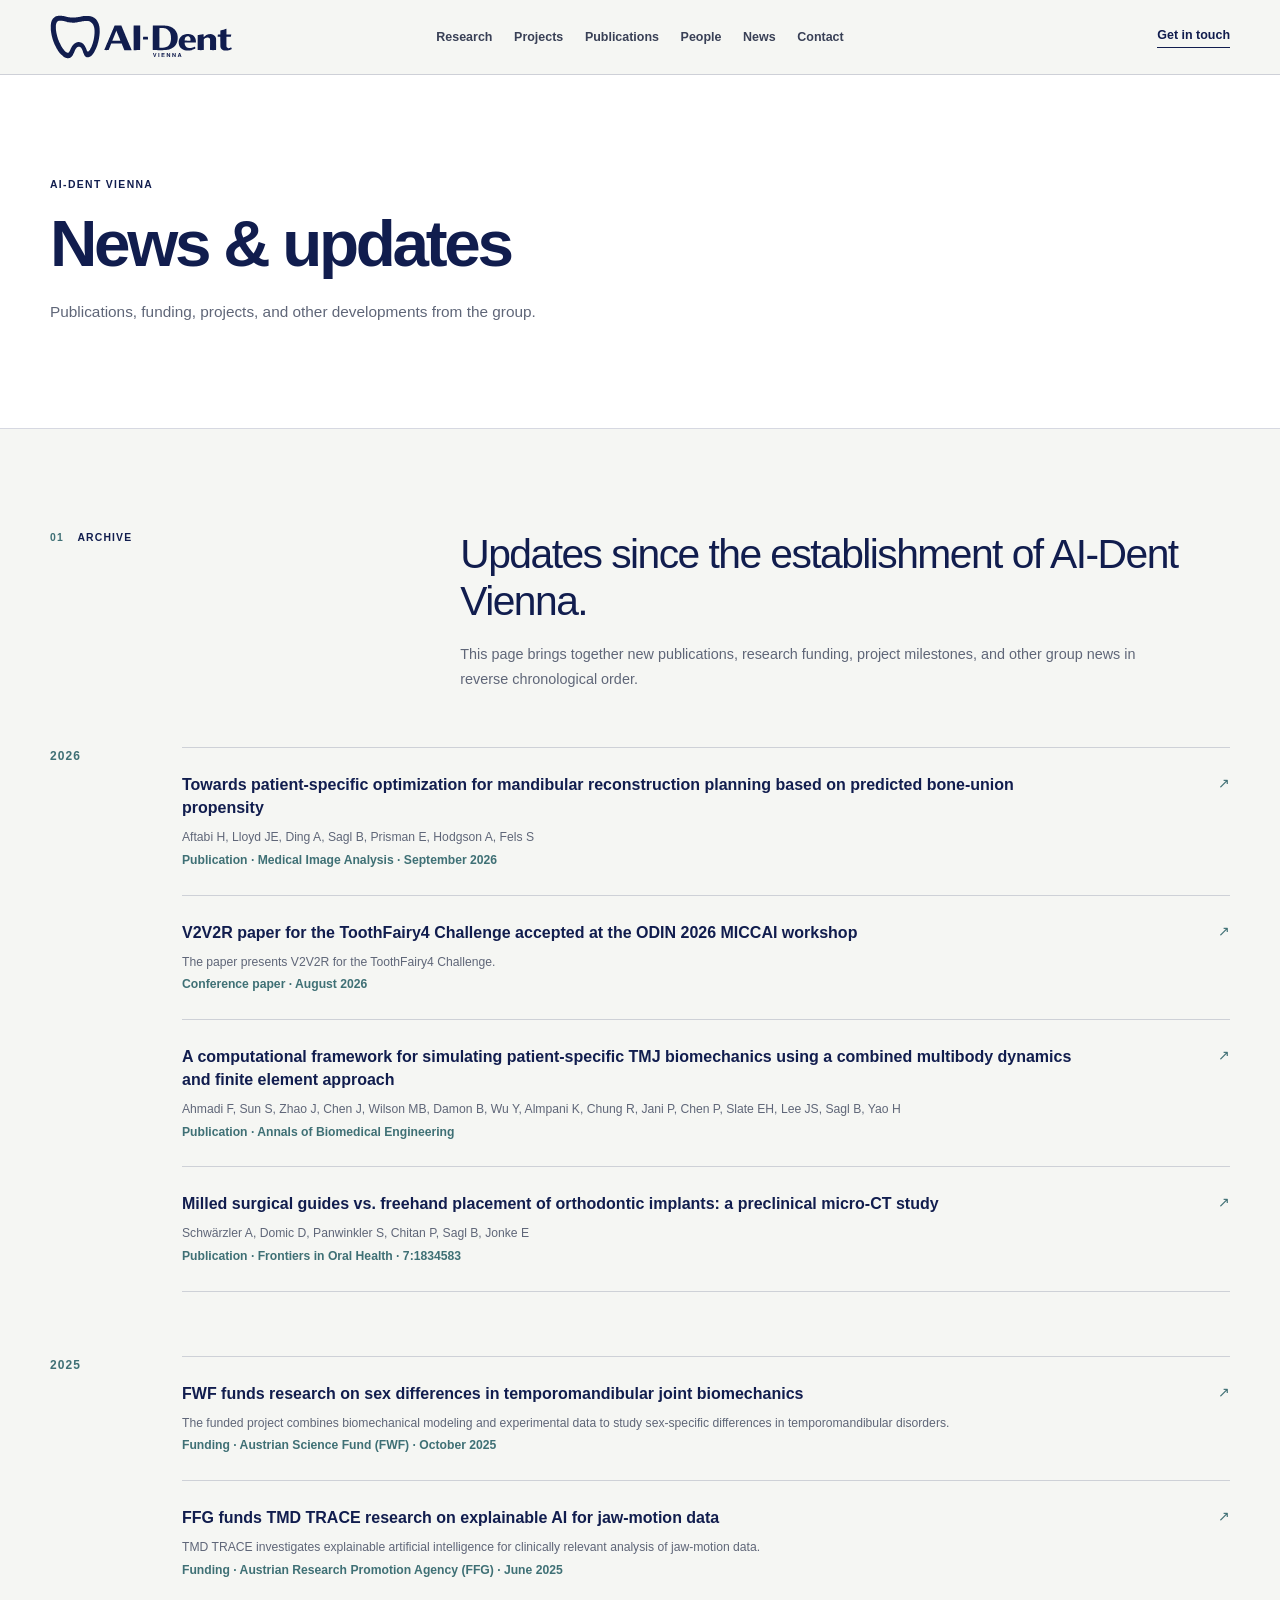
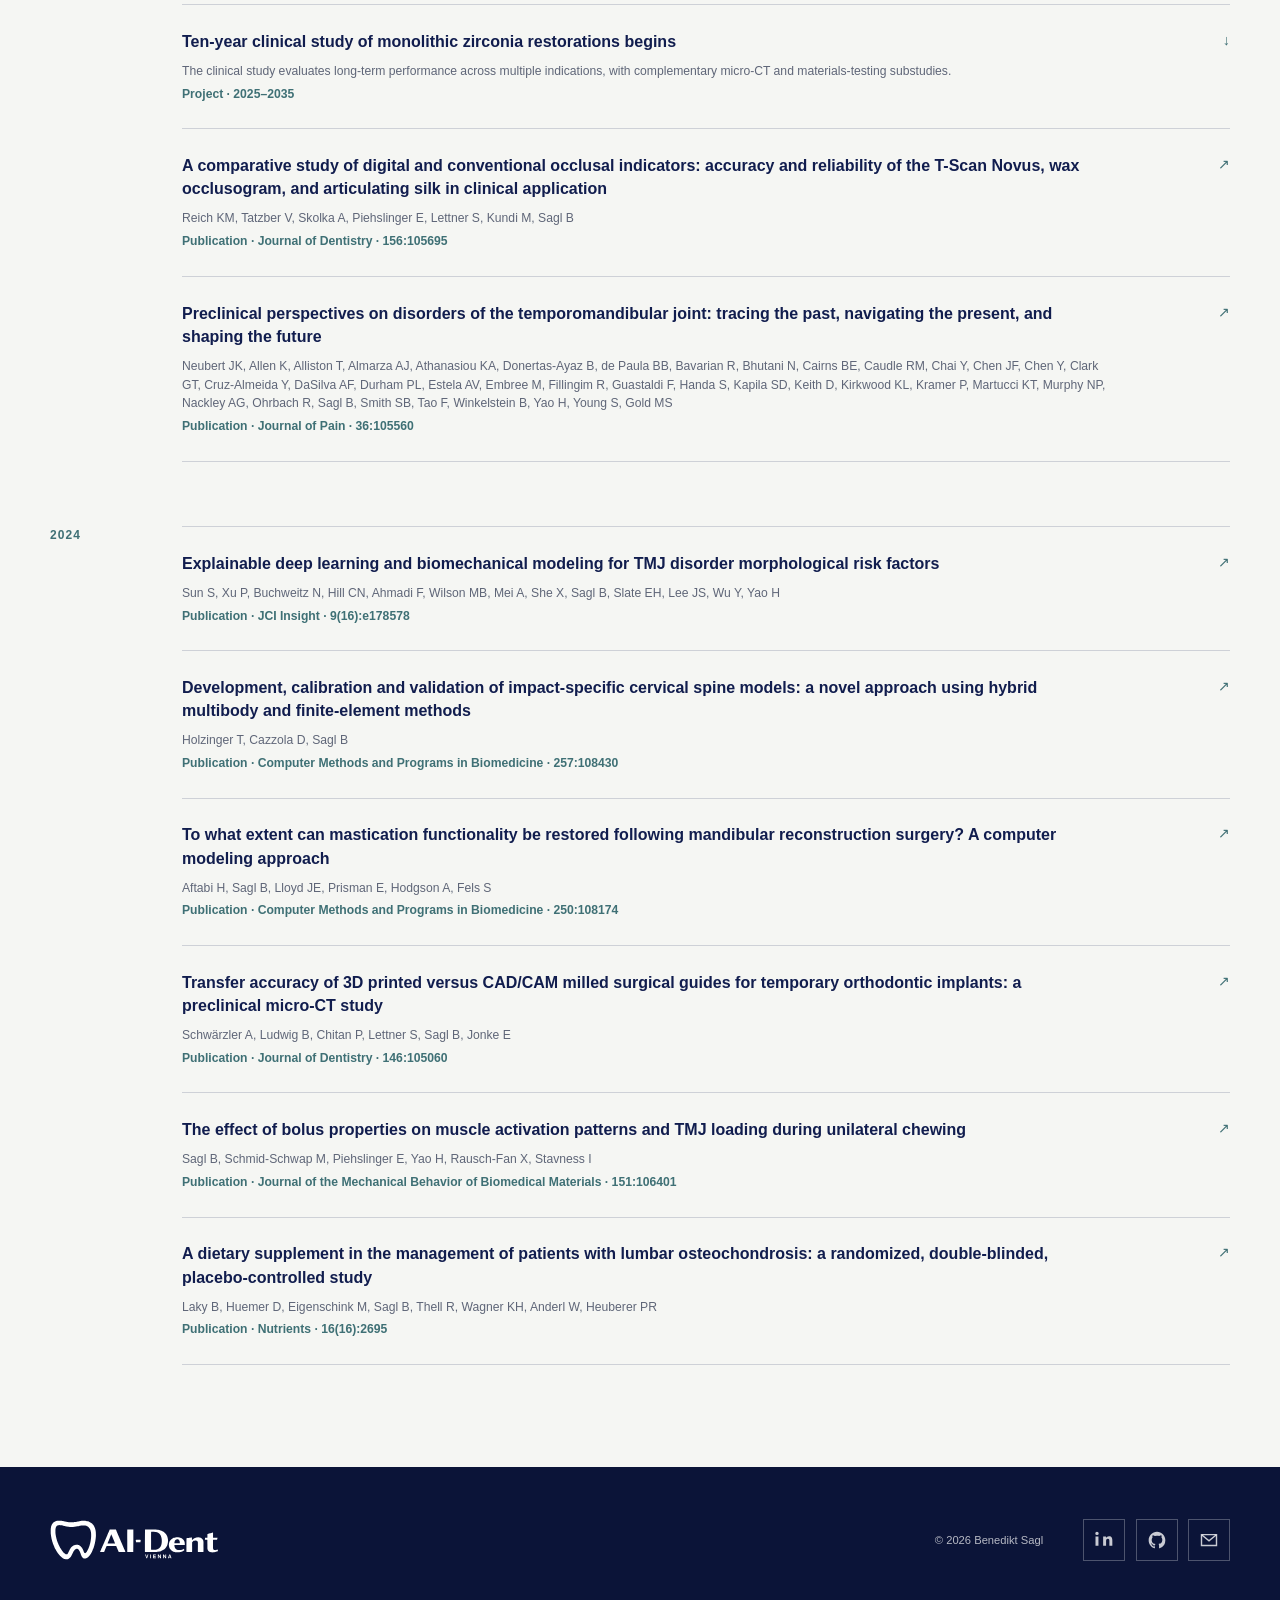
==== news/index.html @ 51242803 "Add files via upload" ====
<!DOCTYPE html>
<html lang="en">
  <head>
    <meta charset="utf-8">
    <meta name="viewport" content="width=device-width, initial-scale=1">
    <link rel="preload" href="../brand/ai-dent-vienna-horizontal-navy.svg" as="image">
    <link rel="preload" href="../brand/ai-dent-vienna-horizontal-white.svg" as="image">
    <link rel="stylesheet" href="../_next/static/chunks/0bwqcjxw25rd7.css">
    <title>News &amp; Updates | AI-Dent Vienna</title>
    <meta name="description" content="Publications, funding, projects, and other updates from AI-Dent Vienna.">
    <link rel="shortcut icon" href="../favicon.svg">
    <link rel="icon" href="../favicon.svg">
    <link rel="apple-touch-icon" href="../favicon.svg">
    <link rel="canonical" href="https://aidentvienna.org/news/">
  </head>
  <body class="antialiased">
    <a class="skip-link" href="#main-content">Skip to content</a>
    <header class="site-header">
      <div class="header-inner">
        <a class="brand-link" href="../" aria-label="AI-Dent Vienna home">
          <img src="../brand/ai-dent-vienna-horizontal-navy.svg" alt="AI-Dent Vienna" width="1260" height="300">
        </a>
        <nav class="desktop-nav" aria-label="Primary navigation">
          <a href="../#research">Research</a>
          <a href="../#projects">Projects</a>
          <a href="../publications/">Publications</a>
          <a href="../#team">People</a>
          <a href="./" aria-current="page">News</a>
          <a href="../#contact">Contact</a>
        </nav>
        <a class="header-contact" href="mailto:benedikt.sagl@meduniwien.ac.at">Get in touch</a>
      </div>
      <nav class="mobile-nav" aria-label="Mobile navigation">
        <a href="../#research">Research</a>
        <a href="../#projects">Projects</a>
        <a href="../publications/">Publications</a>
        <a href="../#team">People</a>
        <a href="./" aria-current="page">News</a>
        <a href="../#contact">Contact</a>
      </nav>
    </header>
    <main id="main-content">
      <section class="subpage-hero">
        <div>
          <p class="eyebrow">AI-Dent Vienna</p>
          <h1>News &amp; updates</h1>
          <p>Publications, funding, projects, and other developments from the group.</p>
        </div>
      </section>
      <section class="bibliography-section">
        <div class="bibliography-heading">
          <div class="section-label">
            <span>01</span>
            <p>Archive</p>
          </div>
          <div>
            <h2>Updates since the establishment of AI-Dent Vienna.</h2>
            <p>This page brings together new publications, research funding, project milestones, and other group news in reverse chronological order.</p>
          </div>
        </div>
        <div class="bibliography-groups">
          <section class="bibliography-year">
            <h2>2026</h2>
            <div>
              <a href="https://www.sciencedirect.com/science/article/pii/S1361841526003506" class="bibliography-item" target="_blank" rel="noreferrer">
                <div>
                  <h3>Towards patient-specific optimization for mandibular reconstruction planning based on predicted bone-union propensity</h3>
                  <p class="bibliography-authors">Aftabi H, Lloyd JE, Ding A, Sagl B, Prisman E, Hodgson A, Fels S</p>
                  <p class="bibliography-venue">Publication · Medical Image Analysis · September 2026</p>
                </div>
                <span aria-hidden="true">↗</span>
              </a>
              <a href="https://github.com/CC-AIDent-Vienna/v2v2R" class="bibliography-item" target="_blank" rel="noreferrer">
                <div>
                  <h3>V2V2R paper for the ToothFairy4 Challenge accepted at the ODIN 2026 MICCAI workshop</h3>
                  <p class="bibliography-authors">The paper presents V2V2R for the ToothFairy4 Challenge.</p>
                  <p class="bibliography-venue">Conference paper · August 2026</p>
                </div>
                <span aria-hidden="true">↗</span>
              </a>
              <a href="https://doi.org/10.1007/s10439-026-04020-0" class="bibliography-item" target="_blank" rel="noreferrer">
                <div>
                  <h3>A computational framework for simulating patient-specific TMJ biomechanics using a combined multibody dynamics and finite element approach</h3>
                  <p class="bibliography-authors">Ahmadi F, Sun S, Zhao J, Chen J, Wilson MB, Damon B, Wu Y, Almpani K, Chung R, Jani P, Chen P, Slate EH, Lee JS, Sagl B, Yao H</p>
                  <p class="bibliography-venue">Publication · Annals of Biomedical Engineering</p>
                </div>
                <span aria-hidden="true">↗</span>
              </a>
              <a href="https://doi.org/10.3389/froh.2026.1834583" class="bibliography-item" target="_blank" rel="noreferrer">
                <div>
                  <h3>Milled surgical guides vs. freehand placement of orthodontic implants: a preclinical micro-CT study</h3>
                  <p class="bibliography-authors">Schwärzler A, Domic D, Panwinkler S, Chitan P, Sagl B, Jonke E</p>
                  <p class="bibliography-venue">Publication · Frontiers in Oral Health · 7:1834583</p>
                </div>
                <span aria-hidden="true">↗</span>
              </a>
            </div>
          </section>
          <section class="bibliography-year">
            <h2>2025</h2>
            <div>
              <a href="https://www.meduniwien.ac.at/web/ueber-uns/news/2025/news-im-oktober-2025/fwf-foerdert-projekt-zu-geschlechterunterschieden-bei-kiefergelenkserkrankungen/" class="bibliography-item" target="_blank" rel="noreferrer">
                <div>
                  <h3>FWF funds research on sex differences in temporomandibular joint biomechanics</h3>
                  <p class="bibliography-authors">The funded project combines biomechanical modeling and experimental data to study sex-specific differences in temporomandibular disorders.</p>
                  <p class="bibliography-venue">Funding · Austrian Science Fund (FWF) · October 2025</p>
                </div>
                <span aria-hidden="true">↗</span>
              </a>
              <a href="https://www.meduniwien.ac.at/web/ueber-uns/news/2025/news-im-juni-2025/benedikt-sagl-erhaelt-foerderung-des-ffg/" class="bibliography-item" target="_blank" rel="noreferrer">
                <div>
                  <h3>FFG funds TMD TRACE research on explainable AI for jaw-motion data</h3>
                  <p class="bibliography-authors">TMD TRACE investigates explainable artificial intelligence for clinically relevant analysis of jaw-motion data.</p>
                  <p class="bibliography-venue">Funding · Austrian Research Promotion Agency (FFG) · June 2025</p>
                </div>
                <span aria-hidden="true">↗</span>
              </a>
              <a href="../#projects" class="bibliography-item">
                <div>
                  <h3>Ten-year clinical study of monolithic zirconia restorations begins</h3>
                  <p class="bibliography-authors">The clinical study evaluates long-term performance across multiple indications, with complementary micro-CT and materials-testing substudies.</p>
                  <p class="bibliography-venue">Project · 2025–2035</p>
                </div>
                <span aria-hidden="true">↓</span>
              </a>
              <a href="https://doi.org/10.1016/j.jdent.2025.105695" class="bibliography-item" target="_blank" rel="noreferrer">
                <div>
                  <h3>A comparative study of digital and conventional occlusal indicators: accuracy and reliability of the T-Scan Novus, wax occlusogram, and articulating silk in clinical application</h3>
                  <p class="bibliography-authors">Reich KM, Tatzber V, Skolka A, Piehslinger E, Lettner S, Kundi M, Sagl B</p>
                  <p class="bibliography-venue">Publication · Journal of Dentistry · 156:105695</p>
                </div>
                <span aria-hidden="true">↗</span>
              </a>
              <a href="https://doi.org/10.1016/j.jpain.2025.105560" class="bibliography-item" target="_blank" rel="noreferrer">
                <div>
                  <h3>Preclinical perspectives on disorders of the temporomandibular joint: tracing the past, navigating the present, and shaping the future</h3>
                  <p class="bibliography-authors">Neubert JK, Allen K, Alliston T, Almarza AJ, Athanasiou KA, Donertas-Ayaz B, de Paula BB, Bavarian R, Bhutani N, Cairns BE, Caudle RM, Chai Y, Chen JF, Chen Y, Clark GT, Cruz-Almeida Y, DaSilva AF, Durham PL, Estela AV, Embree M, Fillingim R, Guastaldi F, Handa S, Kapila SD, Keith D, Kirkwood KL, Kramer P, Martucci KT, Murphy NP, Nackley AG, Ohrbach R, Sagl B, Smith SB, Tao F, Winkelstein B, Yao H, Young S, Gold MS</p>
                  <p class="bibliography-venue">Publication · Journal of Pain · 36:105560</p>
                </div>
                <span aria-hidden="true">↗</span>
              </a>
            </div>
          </section>
          <section class="bibliography-year">
            <h2>2024</h2>
            <div>
              <a href="https://doi.org/10.1172/jci.insight.178578" class="bibliography-item" target="_blank" rel="noreferrer">
                <div>
                  <h3>Explainable deep learning and biomechanical modeling for TMJ disorder morphological risk factors</h3>
                  <p class="bibliography-authors">Sun S, Xu P, Buchweitz N, Hill CN, Ahmadi F, Wilson MB, Mei A, She X, Sagl B, Slate EH, Lee JS, Wu Y, Yao H</p>
                  <p class="bibliography-venue">Publication · JCI Insight · 9(16):e178578</p>
                </div>
                <span aria-hidden="true">↗</span>
              </a>
              <a href="https://doi.org/10.1016/j.cmpb.2024.108430" class="bibliography-item" target="_blank" rel="noreferrer">
                <div>
                  <h3>Development, calibration and validation of impact-specific cervical spine models: a novel approach using hybrid multibody and finite-element methods</h3>
                  <p class="bibliography-authors">Holzinger T, Cazzola D, Sagl B</p>
                  <p class="bibliography-venue">Publication · Computer Methods and Programs in Biomedicine · 257:108430</p>
                </div>
                <span aria-hidden="true">↗</span>
              </a>
              <a href="https://doi.org/10.1016/j.cmpb.2024.108174" class="bibliography-item" target="_blank" rel="noreferrer">
                <div>
                  <h3>To what extent can mastication functionality be restored following mandibular reconstruction surgery? A computer modeling approach</h3>
                  <p class="bibliography-authors">Aftabi H, Sagl B, Lloyd JE, Prisman E, Hodgson A, Fels S</p>
                  <p class="bibliography-venue">Publication · Computer Methods and Programs in Biomedicine · 250:108174</p>
                </div>
                <span aria-hidden="true">↗</span>
              </a>
              <a href="https://doi.org/10.1016/j.jdent.2024.105060" class="bibliography-item" target="_blank" rel="noreferrer">
                <div>
                  <h3>Transfer accuracy of 3D printed versus CAD/CAM milled surgical guides for temporary orthodontic implants: a preclinical micro-CT study</h3>
                  <p class="bibliography-authors">Schwärzler A, Ludwig B, Chitan P, Lettner S, Sagl B, Jonke E</p>
                  <p class="bibliography-venue">Publication · Journal of Dentistry · 146:105060</p>
                </div>
                <span aria-hidden="true">↗</span>
              </a>
              <a href="https://doi.org/10.1016/j.jmbbm.2024.106401" class="bibliography-item" target="_blank" rel="noreferrer">
                <div>
                  <h3>The effect of bolus properties on muscle activation patterns and TMJ loading during unilateral chewing</h3>
                  <p class="bibliography-authors">Sagl B, Schmid-Schwap M, Piehslinger E, Yao H, Rausch-Fan X, Stavness I</p>
                  <p class="bibliography-venue">Publication · Journal of the Mechanical Behavior of Biomedical Materials · 151:106401</p>
                </div>
                <span aria-hidden="true">↗</span>
              </a>
              <a href="https://doi.org/10.3390/nu16162695" class="bibliography-item" target="_blank" rel="noreferrer">
                <div>
                  <h3>A dietary supplement in the management of patients with lumbar osteochondrosis: a randomized, double-blinded, placebo-controlled study</h3>
                  <p class="bibliography-authors">Laky B, Huemer D, Eigenschink M, Sagl B, Thell R, Wagner KH, Anderl W, Heuberer PR</p>
                  <p class="bibliography-venue">Publication · Nutrients · 16(16):2695</p>
                </div>
                <span aria-hidden="true">↗</span>
              </a>
            </div>
          </section>
        </div>
      </section>
    </main>
    <footer class="site-footer">
      <div class="footer-inner">
        <img src="../brand/ai-dent-vienna-horizontal-white.svg" alt="AI-Dent Vienna" width="1260" height="300">
        <p>© 2026 Benedikt Sagl</p>
        <div class="social-links" aria-label="AI-Dent Vienna online">
          <a href="https://www.linkedin.com/in/benedikt-sagl/" class="social-link" target="_blank" rel="noreferrer">
            <svg viewBox="0 0 24 24" aria-hidden="true">
              <path fill="currentColor" d="M5.35 7.65H1.8V19h3.55V7.65ZM3.58 2A2.06 2.06 0 1 0 3.6 6.12 2.06 2.06 0 0 0 3.58 2ZM18.08 7.38a4.08 4.08 0 0 0-3.67 2.02h-.05V7.65h-3.4V19h3.54v-5.62c0-1.48.28-2.92 2.12-2.92 1.82 0 1.84 1.7 1.84 3.02V19H22v-6.23c0-3.06-.66-5.39-3.92-5.39Z"></path>
            </svg>
            <span class="sr-only">Benedikt Sagl on LinkedIn</span>
          </a>
          <a href="https://github.com/CC-AIDent-Vienna" class="social-link" target="_blank" rel="noreferrer">
            <svg viewBox="0 0 24 24" aria-hidden="true">
              <path fill="currentColor" d="M12 2C6.48 2 2 6.6 2 12.27c0 4.53 2.87 8.38 6.84 9.74.5.1.68-.22.68-.49v-1.91c-2.78.62-3.37-1.2-3.37-1.2-.45-1.18-1.11-1.5-1.11-1.5-.91-.64.07-.62.07-.62 1 .08 1.53 1.06 1.53 1.06.9 1.57 2.35 1.12 2.92.85.09-.67.35-1.12.64-1.38-2.22-.26-4.56-1.14-4.56-5.08 0-1.12.39-2.04 1.03-2.76-.1-.26-.45-1.31.1-2.72 0 0 .84-.28 2.75 1.05A9.34 9.34 0 0 1 12 6.97c.85 0 1.69.12 2.49.34 1.91-1.33 2.75-1.05 2.75-1.05.55 1.41.2 2.46.1 2.72.64.72 1.03 1.64 1.03 2.76 0 3.95-2.34 4.82-4.57 5.07.36.32.68.95.68 1.91v2.8c0 .27.18.59.69.49A10.25 10.25 0 0 0 22 12.27C22 6.6 17.52 2 12 2Z"></path>
            </svg>
            <span class="sr-only">AI-Dent Vienna on GitHub</span>
          </a>
          <a href="mailto:benedikt.sagl@meduniwien.ac.at" class="social-link">
            <svg viewBox="0 0 24 24" aria-hidden="true" fill="none">
              <path d="M3 5.5h18v13H3z" stroke="currentColor"></path>
              <path d="m3.5 6 8.5 7 8.5-7" stroke="currentColor"></path>
            </svg>
            <span class="sr-only">Email AI-Dent Vienna</span>
          </a>
        </div>
      </div>
    </footer>
  </body>
</html>
---- _next/static/chunks/0bwqcjxw25rd7.css ----
@layer properties {
  @supports (((-webkit-hyphens:none)) and (not (margin-trim:inline))) or ((-moz-orient:inline) and (not (color:rgb(from red r g b)))) {
    :root,:host {
      --shimmer-angle: 20deg
    }
    *,:before,:after,::backdrop {
      --tw-translate-x: 0;
      --tw-translate-y: 0;
      --tw-translate-z: 0;
      --tw-rotate-x: initial;
      --tw-rotate-y: initial;
      --tw-rotate-z: initial;
      --tw-skew-x: initial;
      --tw-skew-y: initial;
      --tw-scroll-snap-strictness: proximity;
      --tw-space-x-reverse: 0;
      --tw-border-style: solid;
      --tw-leading: initial;
      --tw-font-weight: initial;
      --tw-tracking: initial;
      --tw-ordinal: initial;
      --tw-slashed-zero: initial;
      --tw-numeric-figure: initial;
      --tw-numeric-spacing: initial;
      --tw-numeric-fraction: initial;
      --tw-shadow: 0 0 #0000;
      --tw-shadow-color: initial;
      --tw-shadow-alpha: 100%;
      --tw-inset-shadow: 0 0 #0000;
      --tw-inset-shadow-color: initial;
      --tw-inset-shadow-alpha: 100%;
      --tw-ring-color: initial;
      --tw-ring-shadow: 0 0 #0000;
      --tw-inset-ring-color: initial;
      --tw-inset-ring-shadow: 0 0 #0000;
      --tw-ring-inset: initial;
      --tw-ring-offset-width: 0px;
      --tw-ring-offset-color: #fff;
      --tw-ring-offset-shadow: 0 0 #0000;
      --tw-outline-style: solid;
      --tw-duration: initial;
      --tw-ease: initial;
      --tw-content: "";
      --tw-scale-x: 1;
      --tw-scale-y: 1;
      --tw-scale-z: 1;
      --tw-animation-delay: 0s;
      --tw-animation-direction: normal;
      --tw-animation-duration: initial;
      --tw-animation-fill-mode: none;
      --tw-animation-iteration-count: 1;
      --tw-enter-blur: 0;
      --tw-enter-opacity: 1;
      --tw-enter-rotate: 0;
      --tw-enter-scale: 1;
      --tw-enter-translate-x: 0;
      --tw-enter-translate-y: 0;
      --tw-exit-blur: 0;
      --tw-exit-opacity: 1;
      --tw-exit-rotate: 0;
      --tw-exit-scale: 1;
      --tw-exit-translate-x: 0;
      --tw-exit-translate-y: 0;
      --scroll-fade-t: 0px;
      --scroll-fade-b: 0px;
      --scroll-fade-s: 0px;
      --scroll-fade-e: 0px;
      --scroll-fade-mask: initial;
      --shimmer-image: initial;
      --shimmer-text-fill: initial
    }
  }
}
@layer theme {
  :root,:host {
    --font-sans: ui-sans-serif, system-ui, sans-serif, "Apple Color Emoji", "Segoe UI Emoji", "Segoe UI Symbol", "Noto Color Emoji";
    --font-mono: ui-monospace, SFMono-Regular, Menlo, Monaco, Consolas, "Liberation Mono", "Courier New", monospace;
    --color-black: #000;
    --color-white: #fff;
    --spacing: .25rem;
    --container-xs: 20rem;
    --container-sm: 24rem;
    --container-lg: 32rem;
    --text-xs: .75rem;
    --text-xs--line-height: calc(1 / .75);
    --text-sm: .875rem;
    --text-sm--line-height: calc(1.25 / .875);
    --text-base: 1rem;
    --text-base--line-height: calc(1.5 / 1);
    --text-lg: 1.125rem;
    --text-lg--line-height: calc(1.75 / 1.125);
    --font-weight-normal: 400;
    --font-weight-medium: 500;
    --font-weight-semibold: 600;
    --tracking-tight: -.025em;
    --tracking-widest: .1em;
    --leading-tight: 1.25;
    --leading-snug: 1.375;
    --leading-normal: 1.5;
    --leading-relaxed: 1.625;
    --radius-xs: .125rem;
    --radius-sm: .25rem;
    --radius-md: .375rem;
    --radius-lg: .5rem;
    --radius-xl: .75rem;
    --ease-in-out: cubic-bezier(.4, 0, .2, 1);
    --animate-spin: spin 1s linear infinite;
    --animate-pulse: pulse 2s cubic-bezier(.4, 0, .6, 1) infinite;
    --aspect-video: 16 / 9;
    --default-transition-duration: .15s;
    --default-transition-timing-function: cubic-bezier(.4, 0, .2, 1);
    --default-font-family: var(--font-sans);
    --default-mono-font-family: var(--font-mono)
  }
}
@layer base {
  *,:after,:before,::backdrop {
    box-sizing: border-box;
    border: 0 solid;
    margin: 0;
    padding: 0
  }
  ::file-selector-button {
    box-sizing: border-box;
    border: 0 solid;
    margin: 0;
    padding: 0
  }
  html,:host {
    -webkit-text-size-adjust: 100%;
    tab-size: 4;
    line-height: 1.5;
    font-family: var(--default-font-family,ui-sans-serif, system-ui, sans-serif, "Apple Color Emoji", "Segoe UI Emoji", "Segoe UI Symbol", "Noto Color Emoji");
    font-feature-settings: var(--default-font-feature-settings,normal);
    font-variation-settings: var(--default-font-variation-settings,normal);
    -webkit-tap-highlight-color: transparent
  }
  hr {
    height: 0;
    color: inherit;
    border-top-width: 1px
  }
  abbr:where([title]) {
    -webkit-text-decoration: underline dotted;
    text-decoration: underline dotted
  }
  h1,h2,h3,h4,h5,h6 {
    font-size: inherit;
    font-weight: inherit
  }
  a {
    color: inherit;
    -webkit-text-decoration: inherit;
    -webkit-text-decoration: inherit;
    -webkit-text-decoration: inherit;
    -webkit-text-decoration: inherit;
    text-decoration: inherit
  }
  b,strong {
    font-weight: bolder
  }
  code,kbd,samp,pre {
    font-family: var(--default-mono-font-family,ui-monospace, SFMono-Regular, Menlo, Monaco, Consolas, "Liberation Mono", "Courier New", monospace);
    font-feature-settings: var(--default-mono-font-feature-settings,normal);
    font-variation-settings: var(--default-mono-font-variation-settings,normal);
    font-size: 1em
  }
  small {
    font-size: 80%
  }
  sub,sup {
    vertical-align: baseline;
    font-size: 75%;
    line-height: 0;
    position: relative
  }
  sub {
    bottom: -.25em
  }
  sup {
    top: -.5em
  }
  table {
    text-indent: 0;
    border-color: inherit;
    border-collapse: collapse
  }
  :-moz-focusring {
    outline: auto
  }
  progress {
    vertical-align: baseline
  }
  summary {
    display: list-item
  }
  ol,ul,menu {
    list-style: none
  }
  img,svg,video,canvas,audio,iframe,embed,object {
    vertical-align: middle;
    display: block
  }
  img,video {
    max-width: 100%;
    height: auto
  }
  button,input,select,optgroup,textarea {
    font: inherit;
    font-feature-settings: inherit;
    font-variation-settings: inherit;
    letter-spacing: inherit;
    color: inherit;
    opacity: 1;
    background-color: #0000;
    border-radius: 0
  }
  ::file-selector-button {
    font: inherit;
    font-feature-settings: inherit;
    font-variation-settings: inherit;
    letter-spacing: inherit;
    color: inherit;
    opacity: 1;
    background-color: #0000;
    border-radius: 0
  }
  :where(select:is([multiple],[size])) optgroup {
    font-weight: bolder
  }
  :where(select:is([multiple],[size])) optgroup option {
    padding-inline-start: 20px
  }
  ::file-selector-button {
    margin-inline-end: 4px
  }
  ::placeholder {
    opacity: 1
  }
  @supports (not ((-webkit-appearance:-apple-pay-button))) or (contain-intrinsic-size:1px) {
    ::placeholder {
      color: currentColor
    }
    @supports (color:color-mix(in lab, red, red)) {
      ::placeholder {
        color: color-mix(in oklab, currentcolor 50%, transparent)
      }
    }
  }
  textarea {
    resize: vertical
  }
  ::-webkit-search-decoration {
    -webkit-appearance: none
  }
  ::-webkit-date-and-time-value {
    min-height: 1lh;
    text-align: inherit
  }
  ::-webkit-datetime-edit {
    display: inline-flex
  }
  ::-webkit-datetime-edit-fields-wrapper {
    padding: 0
  }
  ::-webkit-datetime-edit {
    padding-block: 0
  }
  ::-webkit-datetime-edit-year-field {
    padding-block: 0
  }
  ::-webkit-datetime-edit-month-field {
    padding-block: 0
  }
  ::-webkit-datetime-edit-day-field {
    padding-block: 0
  }
  ::-webkit-datetime-edit-hour-field {
    padding-block: 0
  }
  ::-webkit-datetime-edit-minute-field {
    padding-block: 0
  }
  ::-webkit-datetime-edit-second-field {
    padding-block: 0
  }
  ::-webkit-datetime-edit-millisecond-field {
    padding-block: 0
  }
  ::-webkit-datetime-edit-meridiem-field {
    padding-block: 0
  }
  ::-webkit-calendar-picker-indicator {
    line-height: 1
  }
  :-moz-ui-invalid {
    box-shadow: none
  }
  button,input:where([type=button],[type=reset],[type=submit]) {
    appearance: button
  }
  ::file-selector-button {
    appearance: button
  }
  ::-webkit-inner-spin-button {
    height: auto
  }
  ::-webkit-outer-spin-button {
    height: auto
  }
  [hidden]:where(:not([hidden=until-found])) {
    display: none!important
  }
}
@layer components;
@layer utilities {
  .\@container\/card-header {
    container: card-header/inline-size
  }
  .\@container\/field-group {
    container: field-group/inline-size
  }
  .pointer-events-none {
    pointer-events: none
  }
  .invisible {
    visibility: hidden
  }
  .visible {
    visibility: visible
  }
  .sr-only {
    clip-path: inset(50%);
    white-space: nowrap;
    border-width: 0;
    width: 1px;
    height: 1px;
    margin: -1px;
    padding: 0;
    position: absolute;
    overflow: hidden
  }
  .absolute {
    position: absolute
  }
  .fixed {
    position: fixed
  }
  .relative {
    position: relative
  }
  .inset-0 {
    inset: calc(var(--spacing) * 0)
  }
  .inset-x-0 {
    inset-inline: calc(var(--spacing) * 0)
  }
  .inset-y-0 {
    inset-block: calc(var(--spacing) * 0)
  }
  .inset-s-1\/2 {
    inset-inline-start: 50%
  }
  .start {
    inset-inline-start: var(--spacing)
  }
  .end {
    inset-inline-end: var(--spacing)
  }
  .-top-12 {
    top: calc(var(--spacing) * -12)
  }
  .top-0 {
    top: calc(var(--spacing) * 0)
  }
  .top-1\.5 {
    top: calc(var(--spacing) * 1.5)
  }
  .top-1\/2 {
    top: 50%
  }
  .top-3\.5 {
    top: calc(var(--spacing) * 3.5)
  }
  .top-4 {
    top: calc(var(--spacing) * 4)
  }
  .top-\[1px\] {
    top: 1px
  }
  .top-\[50\%\] {
    top: 50%
  }
  .top-\[60\%\] {
    top: 60%
  }
  .top-full {
    top: 100%
  }
  .-right-12 {
    right: calc(var(--spacing) * -12)
  }
  .right-0 {
    right: calc(var(--spacing) * 0)
  }
  .right-1 {
    right: calc(var(--spacing) * 1)
  }
  .right-2 {
    right: calc(var(--spacing) * 2)
  }
  .right-3 {
    right: calc(var(--spacing) * 3)
  }
  .right-3\.5 {
    right: calc(var(--spacing) * 3.5)
  }
  .right-4 {
    right: calc(var(--spacing) * 4)
  }
  .-bottom-12 {
    bottom: calc(var(--spacing) * -12)
  }
  .bottom-0 {
    bottom: calc(var(--spacing) * 0)
  }
  .-left-12 {
    left: calc(var(--spacing) * -12)
  }
  .left-0 {
    left: calc(var(--spacing) * 0)
  }
  .left-1\/2 {
    left: 50%
  }
  .left-2 {
    left: calc(var(--spacing) * 2)
  }
  .left-3 {
    left: calc(var(--spacing) * 3)
  }
  .left-\[50\%\] {
    left: 50%
  }
  .isolate {
    isolation: isolate
  }
  .z-10 {
    z-index: 10
  }
  .z-20 {
    z-index: 20
  }
  .z-50 {
    z-index: 50
  }
  .z-\[1\] {
    z-index: 1
  }
  .order-first {
    order: -9999
  }
  .order-last {
    order: 9999
  }
  .col-start-2 {
    grid-column-start: 2
  }
  .row-span-2 {
    grid-row: span 2/span 2
  }
  .row-start-1 {
    grid-row-start: 1
  }
  .m-0\! {
    margin: calc(var(--spacing) * 0)!important
  }
  .-mx-1 {
    margin-inline: calc(var(--spacing) * -1)
  }
  .mx-2 {
    margin-inline: calc(var(--spacing) * 2)
  }
  .mx-3\.5 {
    margin-inline: calc(var(--spacing) * 3.5)
  }
  .mx-auto {
    margin-inline: auto
  }
  .-my-2 {
    margin-block: calc(var(--spacing) * -2)
  }
  .my-0 {
    margin-block: calc(var(--spacing) * 0)
  }
  .my-0\.5 {
    margin-block: calc(var(--spacing) * .5)
  }
  .my-1 {
    margin-block: calc(var(--spacing) * 1)
  }
  .-mt-4 {
    margin-top: calc(var(--spacing) * -4)
  }
  .mt-0\.5 {
    margin-top: calc(var(--spacing) * .5)
  }
  .mt-1\.5 {
    margin-top: calc(var(--spacing) * 1.5)
  }
  .mt-2 {
    margin-top: calc(var(--spacing) * 2)
  }
  .mt-4 {
    margin-top: calc(var(--spacing) * 4)
  }
  .mt-auto {
    margin-top: auto
  }
  .mb-2 {
    margin-bottom: calc(var(--spacing) * 2)
  }
  .mb-3 {
    margin-bottom: calc(var(--spacing) * 3)
  }
  .-ml-1 {
    margin-left: calc(var(--spacing) * -1)
  }
  .-ml-4 {
    margin-left: calc(var(--spacing) * -4)
  }
  .ml-1 {
    margin-left: calc(var(--spacing) * 1)
  }
  .ml-4 {
    margin-left: calc(var(--spacing) * 4)
  }
  .ml-auto {
    margin-left: auto
  }
  .line-clamp-1 {
    -webkit-line-clamp: 1;
    -webkit-box-orient: vertical;
    display: -webkit-box;
    overflow: hidden
  }
  .line-clamp-2 {
    -webkit-line-clamp: 2;
    -webkit-box-orient: vertical;
    display: -webkit-box;
    overflow: hidden
  }
  .block {
    display: block
  }
  .contents {
    display: contents
  }
  .flex {
    display: flex
  }
  .grid {
    display: grid
  }
  .hidden {
    display: none
  }
  .inline-flex {
    display: inline-flex
  }
  .table {
    display: table
  }
  .table-caption {
    display: table-caption
  }
  .table-cell {
    display: table-cell
  }
  .table-row {
    display: table-row
  }
  .field-sizing-content {
    field-sizing: content
  }
  .aspect-square {
    aspect-ratio: 1
  }
  .aspect-video {
    aspect-ratio: var(--aspect-video)
  }
  .size-\(--cell-size\) {
    width: var(--cell-size);
    height: var(--cell-size)
  }
  .size-2 {
    width: calc(var(--spacing) * 2);
    height: calc(var(--spacing) * 2)
  }
  .size-2\.5 {
    width: calc(var(--spacing) * 2.5);
    height: calc(var(--spacing) * 2.5)
  }
  .size-3 {
    width: calc(var(--spacing) * 3);
    height: calc(var(--spacing) * 3)
  }
  .size-3\.5 {
    width: calc(var(--spacing) * 3.5);
    height: calc(var(--spacing) * 3.5)
  }
  .size-4 {
    width: calc(var(--spacing) * 4);
    height: calc(var(--spacing) * 4)
  }
  .size-6 {
    width: calc(var(--spacing) * 6);
    height: calc(var(--spacing) * 6)
  }
  .size-7 {
    width: calc(var(--spacing) * 7);
    height: calc(var(--spacing) * 7)
  }
  .size-8 {
    width: calc(var(--spacing) * 8);
    height: calc(var(--spacing) * 8)
  }
  .size-9 {
    width: calc(var(--spacing) * 9);
    height: calc(var(--spacing) * 9)
  }
  .size-10 {
    width: calc(var(--spacing) * 10);
    height: calc(var(--spacing) * 10)
  }
  .size-16 {
    width: calc(var(--spacing) * 16);
    height: calc(var(--spacing) * 16)
  }
  .size-auto {
    width: auto;
    height: auto
  }
  .size-full {
    width: 100%;
    height: 100%
  }
  .h-\(--cell-size\) {
    height: var(--cell-size)
  }
  .h-1\.5 {
    height: calc(var(--spacing) * 1.5)
  }
  .h-2 {
    height: calc(var(--spacing) * 2)
  }
  .h-2\.5 {
    height: calc(var(--spacing) * 2.5)
  }
  .h-4 {
    height: calc(var(--spacing) * 4)
  }
  .h-5 {
    height: calc(var(--spacing) * 5)
  }
  .h-6 {
    height: calc(var(--spacing) * 6)
  }
  .h-7 {
    height: calc(var(--spacing) * 7)
  }
  .h-8 {
    height: calc(var(--spacing) * 8)
  }
  .h-9 {
    height: calc(var(--spacing) * 9)
  }
  .h-10 {
    height: calc(var(--spacing) * 10)
  }
  .h-12 {
    height: calc(var(--spacing) * 12)
  }
  .h-\[calc\(--spacing\(5\.5\)\)\] {
    height: calc(calc(var(--spacing) * 5.5))
  }
  .h-\[calc\(100\%-1px\)\] {
    height: calc(100% - 1px)
  }
  .h-\[var\(--radix-navigation-menu-viewport-height\)\] {
    height: var(--radix-navigation-menu-viewport-height)
  }
  .h-\[var\(--radix-select-trigger-height\)\] {
    height: var(--radix-select-trigger-height)
  }
  .h-auto {
    height: auto
  }
  .h-full {
    height: 100%
  }
  .h-max {
    height: max-content
  }
  .h-px {
    height: 1px
  }
  .h-svh {
    height: 100svh
  }
  .max-h-\(--radix-context-menu-content-available-height\) {
    max-height: var(--radix-context-menu-content-available-height)
  }
  .max-h-\(--radix-dropdown-menu-content-available-height\) {
    max-height: var(--radix-dropdown-menu-content-available-height)
  }
  .max-h-\(--radix-select-content-available-height\) {
    max-height: var(--radix-select-content-available-height)
  }
  .max-h-96 {
    max-height: calc(var(--spacing) * 96)
  }
  .max-h-\[300px\] {
    max-height: 300px
  }
  .max-h-\[min\(calc\(--spacing\(96\)---spacing\(9\)\)\,calc\(var\(--available-height\)---spacing\(9\)\)\)\] {
    max-height: min(calc(calc(var(--spacing) * 96) - calc(var(--spacing) * 9)), calc(var(--available-height) - calc(var(--spacing) * 9)))
  }
  .min-h-0 {
    min-height: calc(var(--spacing) * 0)
  }
  .min-h-4 {
    min-height: calc(var(--spacing) * 4)
  }
  .min-h-9 {
    min-height: calc(var(--spacing) * 9)
  }
  .min-h-16 {
    min-height: calc(var(--spacing) * 16)
  }
  .min-h-full {
    min-height: 100%
  }
  .min-h-svh {
    min-height: 100svh
  }
  .w-\(--anchor-width\) {
    width: var(--anchor-width)
  }
  .w-\(--cell-size\) {
    width: var(--cell-size)
  }
  .w-\(--sidebar-width\) {
    width: var(--sidebar-width)
  }
  .w-0 {
    width: calc(var(--spacing) * 0)
  }
  .w-1 {
    width: calc(var(--spacing) * 1)
  }
  .w-2 {
    width: calc(var(--spacing) * 2)
  }
  .w-2\.5 {
    width: calc(var(--spacing) * 2.5)
  }
  .w-3 {
    width: calc(var(--spacing) * 3)
  }
  .w-3\/4 {
    width: 75%
  }
  .w-4 {
    width: calc(var(--spacing) * 4)
  }
  .w-5 {
    width: calc(var(--spacing) * 5)
  }
  .w-9 {
    width: calc(var(--spacing) * 9)
  }
  .w-10 {
    width: calc(var(--spacing) * 10)
  }
  .w-24 {
    width: calc(var(--spacing) * 24)
  }
  .w-64 {
    width: calc(var(--spacing) * 64)
  }
  .w-72 {
    width: calc(var(--spacing) * 72)
  }
  .w-\[100px\] {
    width: 100px
  }
  .w-auto {
    width: auto
  }
  .w-fit {
    width: fit-content
  }
  .w-full {
    width: 100%
  }
  .w-max {
    width: max-content
  }
  .w-px {
    width: 1px
  }
  .max-w-\(--available-width\) {
    max-width: var(--available-width)
  }
  .max-w-\(--skeleton-width\) {
    max-width: var(--skeleton-width)
  }
  .max-w-\[80\%\] {
    max-width: 80%
  }
  .max-w-\[calc\(100\%-2rem\)\] {
    max-width: calc(100% - 2rem)
  }
  .max-w-full {
    max-width: 100%
  }
  .max-w-max {
    max-width: max-content
  }
  .max-w-sm {
    max-width: var(--container-sm)
  }
  .min-w-\(--cell-size\) {
    min-width: var(--cell-size)
  }
  .min-w-0 {
    min-width: calc(var(--spacing) * 0)
  }
  .min-w-5 {
    min-width: calc(var(--spacing) * 5)
  }
  .min-w-8 {
    min-width: calc(var(--spacing) * 8)
  }
  .min-w-9 {
    min-width: calc(var(--spacing) * 9)
  }
  .min-w-10 {
    min-width: calc(var(--spacing) * 10)
  }
  .min-w-16 {
    min-width: calc(var(--spacing) * 16)
  }
  .min-w-40 {
    min-width: calc(var(--spacing) * 40)
  }
  .min-w-\[8rem\] {
    min-width: 8rem
  }
  .min-w-\[12rem\] {
    min-width: 12rem
  }
  .min-w-\[calc\(var\(--anchor-width\)\+--spacing\(7\)\)\] {
    min-width: calc(var(--anchor-width) + calc(var(--spacing) * 7))
  }
  .min-w-\[var\(--radix-select-trigger-width\)\] {
    min-width: var(--radix-select-trigger-width)
  }
  .flex-1 {
    flex: 1
  }
  .shrink-0 {
    flex-shrink: 0
  }
  .grow {
    flex-grow: 1
  }
  .grow-0 {
    flex-grow: 0
  }
  .basis-full {
    flex-basis: 100%
  }
  .caption-bottom {
    caption-side: bottom
  }
  .border-collapse {
    border-collapse: collapse
  }
  .origin-\(--radix-context-menu-content-transform-origin\) {
    transform-origin: var(--radix-context-menu-content-transform-origin)
  }
  .origin-\(--radix-dropdown-menu-content-transform-origin\) {
    transform-origin: var(--radix-dropdown-menu-content-transform-origin)
  }
  .origin-\(--radix-hover-card-content-transform-origin\) {
    transform-origin: var(--radix-hover-card-content-transform-origin)
  }
  .origin-\(--radix-menubar-content-transform-origin\) {
    transform-origin: var(--radix-menubar-content-transform-origin)
  }
  .origin-\(--radix-popover-content-transform-origin\) {
    transform-origin: var(--radix-popover-content-transform-origin)
  }
  .origin-\(--radix-select-content-transform-origin\) {
    transform-origin: var(--radix-select-content-transform-origin)
  }
  .origin-\(--radix-tooltip-content-transform-origin\) {
    transform-origin: var(--radix-tooltip-content-transform-origin)
  }
  .origin-\(--transform-origin\) {
    transform-origin: var(--transform-origin)
  }
  .-translate-x-1\/2 {
    --tw-translate-x: calc(calc(1 / 2 * 100%) * -1);
    translate: var(--tw-translate-x) var(--tw-translate-y)
  }
  .-translate-x-px {
    --tw-translate-x: -1px;
    translate: var(--tw-translate-x) var(--tw-translate-y)
  }
  .translate-x-\[-50\%\] {
    --tw-translate-x: -50%;
    translate: var(--tw-translate-x) var(--tw-translate-y)
  }
  .translate-x-px {
    --tw-translate-x: 1px;
    translate: var(--tw-translate-x) var(--tw-translate-y)
  }
  .-translate-y-1\/2 {
    --tw-translate-y: calc(calc(1 / 2 * 100%) * -1);
    translate: var(--tw-translate-x) var(--tw-translate-y)
  }
  .-translate-y-3\/4 {
    --tw-translate-y: calc(calc(3 / 4 * 100%) * -1);
    translate: var(--tw-translate-x) var(--tw-translate-y)
  }
  .translate-y-0\.5 {
    --tw-translate-y: calc(var(--spacing) * .5);
    translate: var(--tw-translate-x) var(--tw-translate-y)
  }
  .translate-y-3\/4 {
    --tw-translate-y: calc(3 / 4 * 100%);
    translate: var(--tw-translate-x) var(--tw-translate-y)
  }
  .translate-y-\[-50\%\] {
    --tw-translate-y: -50%;
    translate: var(--tw-translate-x) var(--tw-translate-y)
  }
  .translate-y-\[calc\(-50\%_-_2px\)\] {
    --tw-translate-y: calc(-50% - 2px);
    translate: var(--tw-translate-x) var(--tw-translate-y)
  }
  .rotate-45 {
    rotate: 45deg
  }
  .rotate-90 {
    rotate: 90deg
  }
  .transform {
    transform: var(--tw-rotate-x,) var(--tw-rotate-y,) var(--tw-rotate-z,) var(--tw-skew-x,) var(--tw-skew-y,)
  }
  .scroll-fade-x {
    --_scroll-fade-size-s: var(--scroll-fade-s-size,var(--scroll-fade-size,min(12%, calc(var(--spacing) * 10))));
    --_scroll-fade-size-e: var(--scroll-fade-e-size,var(--scroll-fade-size,min(12%, calc(var(--spacing) * 10))));
    --scroll-fade-inline: linear-gradient(to right, transparent 0, #000 var(--scroll-fade-s,0px), #000 calc(100% - var(--scroll-fade-e,0px)), transparent 100%)
  }
  .scroll-fade-x:where([dir=rtl],[dir=rtl] *) {
    --scroll-fade-inline: linear-gradient(to left, transparent 0, #000 var(--scroll-fade-s,0px), #000 calc(100% - var(--scroll-fade-e,0px)), transparent 100%)
  }
  .scroll-fade-x {
    -webkit-mask-image: var(--scroll-fade-mask,var(--scroll-fade-inline));
    -webkit-mask-image: var(--scroll-fade-mask,var(--scroll-fade-inline));
    -webkit-mask-image: var(--scroll-fade-mask,var(--scroll-fade-inline));
    -webkit-mask-image: var(--scroll-fade-mask,var(--scroll-fade-inline));
    mask-image: var(--scroll-fade-mask,var(--scroll-fade-inline));
    -webkit-mask-composite: source-in;
    -webkit-mask-composite: source-in;
    -webkit-mask-composite: source-in;
    -webkit-mask-repeat: no-repeat;
    mask-repeat: no-repeat;
    -webkit-mask-composite: source-in;
    mask-composite: intersect
  }
  @supports (animation-timeline:scroll()) {
    .scroll-fade-x {
      animation: 1ms ease-in-out scroll-fade-reveal-s,1ms ease-in-out scroll-fade-reveal-e;
      animation-timeline: scroll(self inline),scroll(self inline);
      animation-range: 0 var(--scroll-fade-reveal,calc(var(--spacing) * 24)), calc(100% - var(--scroll-fade-reveal,calc(var(--spacing) * 24))) 100%;
      animation-fill-mode: both
    }
  }
  @supports not (animation-timeline:scroll()) {
    .scroll-fade-x {
      --scroll-fade-s: var(--_scroll-fade-size-s);
      --scroll-fade-e: var(--_scroll-fade-size-e)
    }
  }
  .scroll-fade-b {
    --_scroll-fade-size-b: var(--scroll-fade-b-size,var(--scroll-fade-size,min(12%, calc(var(--spacing) * 10))));
    --scroll-fade-mask: linear-gradient(to bottom, #000 0, #000 calc(100% - var(--scroll-fade-b,0px)), transparent 100%);
    -webkit-mask-image: var(--scroll-fade-mask);
    -webkit-mask-image: var(--scroll-fade-mask);
    -webkit-mask-image: var(--scroll-fade-mask);
    -webkit-mask-image: var(--scroll-fade-mask);
    mask-image: var(--scroll-fade-mask);
    -webkit-mask-composite: source-in;
    -webkit-mask-composite: source-in;
    -webkit-mask-composite: source-in;
    -webkit-mask-repeat: no-repeat;
    mask-repeat: no-repeat;
    -webkit-mask-composite: source-in;
    mask-composite: intersect
  }
  @supports (animation-timeline:scroll()) {
    .scroll-fade-b {
      animation: 1ms ease-in-out scroll-fade-reveal-b;
      animation-timeline: scroll(self y);
      animation-range: calc(100% - var(--scroll-fade-reveal,calc(var(--spacing) * 24))) 100%;
      animation-fill-mode: both
    }
  }
  @supports not (animation-timeline:scroll()) {
    .scroll-fade-b {
      --scroll-fade-b: var(--_scroll-fade-size-b)
    }
  }
  .animate-caret-blink {
    animation: 1.25s ease-out infinite caret-blink
  }
  .animate-in {
    animation: enter var(--tw-animation-duration,var(--tw-duration,.15s))var(--tw-ease,ease)var(--tw-animation-delay,0s)var(--tw-animation-iteration-count,1)var(--tw-animation-direction,normal)var(--tw-animation-fill-mode,none)
  }
  .animate-pulse {
    animation: var(--animate-pulse)
  }
  .animate-spin {
    animation: var(--animate-spin)
  }
  .cursor-default {
    cursor: default
  }
  .cursor-text {
    cursor: text
  }
  .touch-none {
    touch-action: none
  }
  .resize-none {
    resize: none
  }
  .snap-x {
    scroll-snap-type: x var(--tw-scroll-snap-strictness)
  }
  .snap-mandatory {
    --tw-scroll-snap-strictness: mandatory
  }
  .scroll-my-1 {
    scroll-margin-block: calc(var(--spacing) * 1)
  }
  .scroll-px-1 {
    scroll-padding-inline: calc(var(--spacing) * 1)
  }
  .scroll-py-1 {
    scroll-padding-block: calc(var(--spacing) * 1)
  }
  .list-disc {
    list-style-type: disc
  }
  .list-none {
    list-style-type: none
  }
  .appearance-none {
    appearance: none
  }
  .auto-rows-min {
    grid-auto-rows: min-content
  }
  .grid-cols-\[0_1fr\] {
    grid-template-columns: 0 1fr
  }
  .grid-rows-\[auto_1fr\] {
    grid-template-rows: auto 1fr
  }
  .grid-rows-\[auto_auto\] {
    grid-template-rows: auto auto
  }
  .flex-col {
    flex-direction: column
  }
  .flex-col-reverse {
    flex-direction: column-reverse
  }
  .flex-row {
    flex-direction: row
  }
  .flex-wrap {
    flex-wrap: wrap
  }
  .place-content-center {
    place-content: center
  }
  .place-items-center {
    place-items: center
  }
  .items-center {
    align-items: center
  }
  .items-end {
    align-items: flex-end
  }
  .items-start {
    align-items: flex-start
  }
  .items-stretch {
    align-items: stretch
  }
  .justify-between {
    justify-content: space-between
  }
  .justify-center {
    justify-content: center
  }
  .justify-start {
    justify-content: flex-start
  }
  .justify-items-start {
    justify-items: start
  }
  .gap-0\.5 {
    gap: calc(var(--spacing) * .5)
  }
  .gap-1 {
    gap: calc(var(--spacing) * 1)
  }
  .gap-1\.5 {
    gap: calc(var(--spacing) * 1.5)
  }
  .gap-2 {
    gap: calc(var(--spacing) * 2)
  }
  .gap-2\.5 {
    gap: calc(var(--spacing) * 2.5)
  }
  .gap-3 {
    gap: calc(var(--spacing) * 3)
  }
  .gap-4 {
    gap: calc(var(--spacing) * 4)
  }
  .gap-6 {
    gap: calc(var(--spacing) * 6)
  }
  .gap-7 {
    gap: calc(var(--spacing) * 7)
  }
  .gap-8 {
    gap: calc(var(--spacing) * 8)
  }
  .gap-\[--spacing\(var\(--gap\)\)\] {
    gap: calc(var(--spacing) * var(--gap))
  }
  :where(.-space-x-2>:not(:last-child)) {
    --tw-space-x-reverse: 0;
    margin-inline-start: calc(calc(var(--spacing) * -2) * var(--tw-space-x-reverse));
    margin-inline-end: calc(calc(var(--spacing) * -2) * calc(1 - var(--tw-space-x-reverse)))
  }
  .gap-y-0\.5 {
    row-gap: calc(var(--spacing) * .5)
  }
  .self-end {
    align-self: flex-end
  }
  .self-start {
    align-self: flex-start
  }
  .self-stretch {
    align-self: stretch
  }
  .justify-self-end {
    justify-self: flex-end
  }
  .truncate {
    text-overflow: ellipsis;
    white-space: nowrap;
    overflow: hidden
  }
  .overflow-auto {
    overflow: auto
  }
  .overflow-hidden {
    overflow: hidden
  }
  .overflow-x-auto {
    overflow-x: auto
  }
  .overflow-x-hidden {
    overflow-x: hidden
  }
  .overflow-y-auto {
    overflow-y: auto
  }
  .overscroll-contain {
    overscroll-behavior: contain
  }
  .overscroll-x-contain {
    overscroll-behavior-x: contain
  }
  .rounded-\[2px\] {
    border-radius: 2px
  }
  .rounded-\[4px\] {
    border-radius: 4px
  }
  .rounded-\[calc\(var\(--radius\)-5px\)\] {
    border-radius: calc(var(--radius) - 5px)
  }
  .rounded-\[inherit\] {
    border-radius: inherit
  }
  .rounded-full {
    border-radius: 3.40282e38px
  }
  .rounded-lg {
    border-radius: var(--radius-lg)
  }
  .rounded-md {
    border-radius: var(--radius-md)
  }
  .rounded-none {
    border-radius: 0
  }
  .rounded-sm {
    border-radius: var(--radius-sm)
  }
  .rounded-xl {
    border-radius: var(--radius-xl)
  }
  .rounded-xs {
    border-radius: var(--radius-xs)
  }
  .rounded-l-md {
    border-top-left-radius: var(--radius-md);
    border-bottom-left-radius: var(--radius-md)
  }
  .rounded-tl-sm {
    border-top-left-radius: var(--radius-sm)
  }
  .rounded-r-md {
    border-top-right-radius: var(--radius-md);
    border-bottom-right-radius: var(--radius-md)
  }
  .border {
    border-style: var(--tw-border-style);
    border-width: 1px
  }
  .border-0 {
    border-style: var(--tw-border-style);
    border-width: 0
  }
  .border-\[1\.5px\] {
    border-style: var(--tw-border-style);
    border-width: 1.5px
  }
  .border-y {
    border-block-style: var(--tw-border-style);
    border-block-width: 1px
  }
  .border-t {
    border-top-style: var(--tw-border-style);
    border-top-width: 1px
  }
  .border-r {
    border-right-style: var(--tw-border-style);
    border-right-width: 1px
  }
  .border-b {
    border-bottom-style: var(--tw-border-style);
    border-bottom-width: 1px
  }
  .border-l {
    border-left-style: var(--tw-border-style);
    border-left-width: 1px
  }
  .border-dashed {
    --tw-border-style: dashed;
    border-style: dashed
  }
  .border-none {
    --tw-border-style: none;
    border-style: none
  }
  .border-\(--color-border\) {
    border-color: var(--color-border)
  }
  .border-transparent {
    border-color: #0000
  }
  .border-t-transparent {
    border-top-color: #0000
  }
  .border-l-transparent {
    border-left-color: #0000
  }
  .bg-\(--color-bg\) {
    background-color: var(--color-bg)
  }
  .bg-\[Canvas\] {
    background-color: canvas
  }
  .bg-black\/50 {
    background-color: #00000080
  }
  @supports (color:color-mix(in lab, red, red)) {
    .bg-black\/50 {
      background-color: color-mix(in oklab, var(--color-black) 50%, transparent)
    }
  }
  .bg-transparent {
    background-color: #0000
  }
  .bg-white {
    background-color: var(--color-white)
  }
  .bg-clip-padding {
    background-clip: padding-box
  }
  .fill-current {
    fill: currentColor
  }
  .p-0 {
    padding: calc(var(--spacing) * 0)
  }
  .p-1 {
    padding: calc(var(--spacing) * 1)
  }
  .p-2 {
    padding: calc(var(--spacing) * 2)
  }
  .p-3 {
    padding: calc(var(--spacing) * 3)
  }
  .p-4 {
    padding: calc(var(--spacing) * 4)
  }
  .p-6 {
    padding: calc(var(--spacing) * 6)
  }
  .p-\[3px\] {
    padding: 3px
  }
  .p-px {
    padding: 1px
  }
  .px-\(--cell-size\) {
    padding-inline: var(--cell-size)
  }
  .px-1 {
    padding-inline: calc(var(--spacing) * 1)
  }
  .px-1\.5 {
    padding-inline: calc(var(--spacing) * 1.5)
  }
  .px-2 {
    padding-inline: calc(var(--spacing) * 2)
  }
  .px-2\.5 {
    padding-inline: calc(var(--spacing) * 2.5)
  }
  .px-3 {
    padding-inline: calc(var(--spacing) * 3)
  }
  .px-4 {
    padding-inline: calc(var(--spacing) * 4)
  }
  .px-6 {
    padding-inline: calc(var(--spacing) * 6)
  }
  .py-0\.5 {
    padding-block: calc(var(--spacing) * .5)
  }
  .py-1 {
    padding-block: calc(var(--spacing) * 1)
  }
  .py-1\.5 {
    padding-block: calc(var(--spacing) * 1.5)
  }
  .py-2 {
    padding-block: calc(var(--spacing) * 2)
  }
  .py-3 {
    padding-block: calc(var(--spacing) * 3)
  }
  .py-4 {
    padding-block: calc(var(--spacing) * 4)
  }
  .py-6 {
    padding-block: calc(var(--spacing) * 6)
  }
  .pt-0 {
    padding-top: calc(var(--spacing) * 0)
  }
  .pt-3 {
    padding-top: calc(var(--spacing) * 3)
  }
  .pt-4 {
    padding-top: calc(var(--spacing) * 4)
  }
  .pr-1 {
    padding-right: calc(var(--spacing) * 1)
  }
  .pr-2 {
    padding-right: calc(var(--spacing) * 2)
  }
  .pr-2\.5 {
    padding-right: calc(var(--spacing) * 2.5)
  }
  .pr-3 {
    padding-right: calc(var(--spacing) * 3)
  }
  .pr-8 {
    padding-right: calc(var(--spacing) * 8)
  }
  .pr-9 {
    padding-right: calc(var(--spacing) * 9)
  }
  .pb-2 {
    padding-bottom: calc(var(--spacing) * 2)
  }
  .pb-3 {
    padding-bottom: calc(var(--spacing) * 3)
  }
  .pb-4 {
    padding-bottom: calc(var(--spacing) * 4)
  }
  .pl-2 {
    padding-left: calc(var(--spacing) * 2)
  }
  .pl-3 {
    padding-left: calc(var(--spacing) * 3)
  }
  .pl-4 {
    padding-left: calc(var(--spacing) * 4)
  }
  .pl-8 {
    padding-left: calc(var(--spacing) * 8)
  }
  .text-center {
    text-align: center
  }
  .text-left {
    text-align: left
  }
  .align-middle {
    vertical-align: middle
  }
  .font-mono {
    font-family: var(--font-mono)
  }
  .font-sans {
    font-family: var(--font-sans)
  }
  .text-base {
    font-size: var(--text-base);
    line-height: var(--tw-leading,var(--text-base--line-height))
  }
  .text-lg {
    font-size: var(--text-lg);
    line-height: var(--tw-leading,var(--text-lg--line-height))
  }
  .text-sm {
    font-size: var(--text-sm);
    line-height: var(--tw-leading,var(--text-sm--line-height))
  }
  .text-sm\/relaxed {
    font-size: var(--text-sm);
    line-height: var(--leading-relaxed)
  }
  .text-xs {
    font-size: var(--text-xs);
    line-height: var(--tw-leading,var(--text-xs--line-height))
  }
  .text-\[0\.8rem\] {
    font-size: .8rem
  }
  .leading-none {
    --tw-leading: 1;
    line-height: 1
  }
  .leading-normal {
    --tw-leading: var(--leading-normal);
    line-height: var(--leading-normal)
  }
  .leading-relaxed {
    --tw-leading: var(--leading-relaxed);
    line-height: var(--leading-relaxed)
  }
  .leading-snug {
    --tw-leading: var(--leading-snug);
    line-height: var(--leading-snug)
  }
  .leading-tight {
    --tw-leading: var(--leading-tight);
    line-height: var(--leading-tight)
  }
  .font-medium {
    --tw-font-weight: var(--font-weight-medium);
    font-weight: var(--font-weight-medium)
  }
  .font-normal {
    --tw-font-weight: var(--font-weight-normal);
    font-weight: var(--font-weight-normal)
  }
  .font-semibold {
    --tw-font-weight: var(--font-weight-semibold);
    font-weight: var(--font-weight-semibold)
  }
  .tracking-tight {
    --tw-tracking: var(--tracking-tight);
    letter-spacing: var(--tracking-tight)
  }
  .tracking-widest {
    --tw-tracking: var(--tracking-widest);
    letter-spacing: var(--tracking-widest)
  }
  .text-balance {
    text-wrap: balance
  }
  .break-words,.wrap-break-word {
    overflow-wrap: break-word
  }
  .whitespace-nowrap {
    white-space: nowrap
  }
  .text-\[CanvasText\] {
    color: canvastext
  }
  .text-current {
    color: currentColor
  }
  .text-white {
    color: var(--color-white)
  }
  .tabular-nums {
    --tw-numeric-spacing: tabular-nums;
    font-variant-numeric: var(--tw-ordinal,) var(--tw-slashed-zero,) var(--tw-numeric-figure,) var(--tw-numeric-spacing,) var(--tw-numeric-fraction,)
  }
  .underline-offset-4 {
    text-underline-offset: 4px
  }
  .antialiased {
    -webkit-font-smoothing: antialiased;
    -moz-osx-font-smoothing: grayscale
  }
  .opacity-0 {
    opacity: 0
  }
  .opacity-50 {
    opacity: .5
  }
  .opacity-60 {
    opacity: .6
  }
  .opacity-70 {
    opacity: .7
  }
  .shadow {
    --tw-shadow: 0 1px 3px 0 var(--tw-shadow-color,#0000001a), 0 1px 2px -1px var(--tw-shadow-color,#0000001a);
    box-shadow: var(--tw-inset-shadow), var(--tw-inset-ring-shadow), var(--tw-ring-offset-shadow), var(--tw-ring-shadow), var(--tw-shadow)
  }
  .shadow-\[0_0_0_1px_var\(--sidebar-border\)\] {
    --tw-shadow: 0 0 0 1px var(--tw-shadow-color,var(--sidebar-border));
    box-shadow: var(--tw-inset-shadow), var(--tw-inset-ring-shadow), var(--tw-ring-offset-shadow), var(--tw-ring-shadow), var(--tw-shadow)
  }
  .shadow-lg {
    --tw-shadow: 0 10px 15px -3px var(--tw-shadow-color,#0000001a), 0 4px 6px -4px var(--tw-shadow-color,#0000001a);
    box-shadow: var(--tw-inset-shadow), var(--tw-inset-ring-shadow), var(--tw-ring-offset-shadow), var(--tw-ring-shadow), var(--tw-shadow)
  }
  .shadow-md {
    --tw-shadow: 0 4px 6px -1px var(--tw-shadow-color,#0000001a), 0 2px 4px -2px var(--tw-shadow-color,#0000001a);
    box-shadow: var(--tw-inset-shadow), var(--tw-inset-ring-shadow), var(--tw-ring-offset-shadow), var(--tw-ring-shadow), var(--tw-shadow)
  }
  .shadow-none {
    --tw-shadow: 0 0 #0000;
    box-shadow: var(--tw-inset-shadow), var(--tw-inset-ring-shadow), var(--tw-ring-offset-shadow), var(--tw-ring-shadow), var(--tw-shadow)
  }
  .shadow-sm {
    --tw-shadow: 0 1px 3px 0 var(--tw-shadow-color,#0000001a), 0 1px 2px -1px var(--tw-shadow-color,#0000001a);
    box-shadow: var(--tw-inset-shadow), var(--tw-inset-ring-shadow), var(--tw-ring-offset-shadow), var(--tw-ring-shadow), var(--tw-shadow)
  }
  .shadow-xl {
    --tw-shadow: 0 20px 25px -5px var(--tw-shadow-color,#0000001a), 0 8px 10px -6px var(--tw-shadow-color,#0000001a);
    box-shadow: var(--tw-inset-shadow), var(--tw-inset-ring-shadow), var(--tw-ring-offset-shadow), var(--tw-ring-shadow), var(--tw-shadow)
  }
  .shadow-xs {
    --tw-shadow: 0 1px 2px 0 var(--tw-shadow-color,#0000000d);
    box-shadow: var(--tw-inset-shadow), var(--tw-inset-ring-shadow), var(--tw-ring-offset-shadow), var(--tw-ring-shadow), var(--tw-shadow)
  }
  .ring-0 {
    --tw-ring-shadow: var(--tw-ring-inset,) 0 0 0 calc(0px + var(--tw-ring-offset-width)) var(--tw-ring-color,currentcolor);
    box-shadow: var(--tw-inset-shadow), var(--tw-inset-ring-shadow), var(--tw-ring-offset-shadow), var(--tw-ring-shadow), var(--tw-shadow)
  }
  .ring-1 {
    --tw-ring-shadow: var(--tw-ring-inset,) 0 0 0 calc(1px + var(--tw-ring-offset-width)) var(--tw-ring-color,currentcolor);
    box-shadow: var(--tw-inset-shadow), var(--tw-inset-ring-shadow), var(--tw-ring-offset-shadow), var(--tw-ring-shadow), var(--tw-shadow)
  }
  .ring-2 {
    --tw-ring-shadow: var(--tw-ring-inset,) 0 0 0 calc(2px + var(--tw-ring-offset-width)) var(--tw-ring-color,currentcolor);
    box-shadow: var(--tw-inset-shadow), var(--tw-inset-ring-shadow), var(--tw-ring-offset-shadow), var(--tw-ring-shadow), var(--tw-shadow)
  }
  .ring-3 {
    --tw-ring-shadow: var(--tw-ring-inset,) 0 0 0 calc(3px + var(--tw-ring-offset-width)) var(--tw-ring-color,currentcolor);
    box-shadow: var(--tw-inset-shadow), var(--tw-inset-ring-shadow), var(--tw-ring-offset-shadow), var(--tw-ring-shadow), var(--tw-shadow)
  }
  .outline-hidden {
    --tw-outline-style: none;
    outline-style: none
  }
  @media (forced-colors:active) {
    .outline-hidden {
      outline-offset: 2px;
      outline: 2px solid #0000
    }
  }
  .outline {
    outline-style: var(--tw-outline-style);
    outline-width: 1px
  }
  .transition {
    transition-property: color,background-color,border-color,outline-color,text-decoration-color,fill,stroke,--tw-gradient-from,--tw-gradient-via,--tw-gradient-to,opacity,box-shadow,transform,translate,scale,rotate,filter,-webkit-backdrop-filter,backdrop-filter,display,content-visibility,overlay,pointer-events;
    transition-timing-function: var(--tw-ease,var(--default-transition-timing-function));
    transition-duration: var(--tw-duration,var(--default-transition-duration))
  }
  .transition-\[color\,box-shadow\] {
    transition-property: color,box-shadow;
    transition-timing-function: var(--tw-ease,var(--default-transition-timing-function));
    transition-duration: var(--tw-duration,var(--default-transition-duration))
  }
  .transition-\[left\,right\,width\] {
    transition-property: left,right,width;
    transition-timing-function: var(--tw-ease,var(--default-transition-timing-function));
    transition-duration: var(--tw-duration,var(--default-transition-duration))
  }
  .transition-\[margin\,opacity\] {
    transition-property: margin,opacity;
    transition-timing-function: var(--tw-ease,var(--default-transition-timing-function));
    transition-duration: var(--tw-duration,var(--default-transition-duration))
  }
  .transition-\[translate\,scale\,opacity\] {
    transition-property: translate,scale,opacity;
    transition-timing-function: var(--tw-ease,var(--default-transition-timing-function));
    transition-duration: var(--tw-duration,var(--default-transition-duration))
  }
  .transition-\[width\,height\,padding\] {
    transition-property: width,height,padding;
    transition-timing-function: var(--tw-ease,var(--default-transition-timing-function));
    transition-duration: var(--tw-duration,var(--default-transition-duration))
  }
  .transition-\[width\] {
    transition-property: width;
    transition-timing-function: var(--tw-ease,var(--default-transition-timing-function));
    transition-duration: var(--tw-duration,var(--default-transition-duration))
  }
  .transition-all {
    transition-property: all;
    transition-timing-function: var(--tw-ease,var(--default-transition-timing-function));
    transition-duration: var(--tw-duration,var(--default-transition-duration))
  }
  .transition-colors {
    transition-property: color,background-color,border-color,outline-color,text-decoration-color,fill,stroke,--tw-gradient-from,--tw-gradient-via,--tw-gradient-to;
    transition-timing-function: var(--tw-ease,var(--default-transition-timing-function));
    transition-duration: var(--tw-duration,var(--default-transition-duration))
  }
  .transition-opacity {
    transition-property: opacity;
    transition-timing-function: var(--tw-ease,var(--default-transition-timing-function));
    transition-duration: var(--tw-duration,var(--default-transition-duration))
  }
  .transition-shadow {
    transition-property: box-shadow;
    transition-timing-function: var(--tw-ease,var(--default-transition-timing-function));
    transition-duration: var(--tw-duration,var(--default-transition-duration))
  }
  .transition-transform {
    transition-property: transform,translate,scale,rotate;
    transition-timing-function: var(--tw-ease,var(--default-transition-timing-function));
    transition-duration: var(--tw-duration,var(--default-transition-duration))
  }
  .transition-none {
    transition-property: none
  }
  .duration-100 {
    --tw-duration: .1s;
    transition-duration: .1s
  }
  .duration-200 {
    --tw-duration: .2s;
    transition-duration: .2s
  }
  .duration-300 {
    --tw-duration: .3s;
    transition-duration: .3s
  }
  .duration-1000 {
    --tw-duration: 1s;
    transition-duration: 1s
  }
  .ease-in-out {
    --tw-ease: var(--ease-in-out);
    transition-timing-function: var(--ease-in-out)
  }
  .ease-linear {
    --tw-ease: linear;
    transition-timing-function: linear
  }
  .contain-content {
    contain: content
  }
  .fade-in-0 {
    --tw-enter-opacity: 0
  }
  .outline-none {
    --tw-outline-style: none;
    outline-style: none
  }
  .select-none {
    -webkit-user-select: none;
    user-select: none
  }
  .zoom-in-95 {
    --tw-enter-scale: .95
  }
  .\[--cell-size\:--spacing\(8\)\] {
    --cell-size: calc(var(--spacing) * 8)
  }
  .\[contain-intrinsic-size\:auto_10rem\] {
    contain-intrinsic-size: auto 10rem
  }
  .\[content-visibility\:auto\] {
    content-visibility: auto
  }
  .running {
    animation-play-state: running
  }
  .group-focus-within\/menu-item\:opacity-100:is(:where(.group\/menu-item):focus-within *) {
    opacity: 1
  }
  @media (hover:hover) {
    .group-hover\/menu-item\:opacity-100:is(:where(.group\/menu-item):hover *) {
      opacity: 1
    }
  }
  .group-has-data-\[sidebar\=menu-action\]\/menu-item\:pr-8:is(:where(.group\/menu-item):has([data-sidebar=menu-action]) *) {
    padding-right: calc(var(--spacing) * 8)
  }
  .group-has-data-\[size\=lg\]\/avatar-group\:size-10:is(:where(.group\/avatar-group):has([data-size=lg]) *) {
    width: calc(var(--spacing) * 10);
    height: calc(var(--spacing) * 10)
  }
  .group-has-data-\[size\=sm\]\/avatar-group\:size-6:is(:where(.group\/avatar-group):has([data-size=sm]) *) {
    width: calc(var(--spacing) * 6);
    height: calc(var(--spacing) * 6)
  }
  .group-has-data-\[slot\=combobox-clear\]\/input-group\:hidden:is(:where(.group\/input-group):has([data-slot=combobox-clear]) *) {
    display: none
  }
  .group-has-data-\[slot\=message-footer\]\/message\:-translate-y-8:is(:where(.group\/message):has([data-slot=message-footer]) *) {
    --tw-translate-y: calc(var(--spacing) * -8);
    translate: var(--tw-translate-x) var(--tw-translate-y)
  }
  .group-has-data-\[variant\=ghost\]\/message\:px-0:is(:where(.group\/message):has([data-variant=ghost]) *) {
    padding-inline: calc(var(--spacing) * 0)
  }
  .group-has-\[\[data-orientation\=horizontal\]\]\/field\:text-balance:is(:where(.group\/field):has([data-orientation=horizontal]) *) {
    text-wrap: balance
  }
  .group-has-\[\[data-slot\=item-description\]\]\/item\:translate-y-0\.5:is(:where(.group\/item):has([data-slot=item-description]) *) {
    --tw-translate-y: calc(var(--spacing) * .5);
    translate: var(--tw-translate-x) var(--tw-translate-y)
  }
  .group-has-\[\[data-slot\=item-description\]\]\/item\:self-start:is(:where(.group\/item):has([data-slot=item-description]) *) {
    align-self: flex-start
  }
  .group-has-\[\>input\]\/input-group\:pt-2\.5:is(:where(.group\/input-group):has(>input) *) {
    padding-top: calc(var(--spacing) * 2.5)
  }
  .group-has-\[\>input\]\/input-group\:pb-2\.5:is(:where(.group\/input-group):has(>input) *) {
    padding-bottom: calc(var(--spacing) * 2.5)
  }
  .group-data-empty\/combobox-content\:flex:is(:where(.group\/combobox-content)[data-empty] *) {
    display: flex
  }
  .group-data-\[align\=end\]\/bubble\:self-end:is(:where(.group\/bubble)[data-align=end] *) {
    align-self: flex-end
  }
  .group-data-\[align\=end\]\/message\:justify-end:is(:where(.group\/message)[data-align=end] *) {
    justify-content: flex-end
  }
  .group-data-\[align\=end\]\/message\:self-end:is(:where(.group\/message)[data-align=end] *) {
    align-self: flex-end
  }
  .group-data-\[collapsible\=icon\]\:-mt-8:is(:where(.group)[data-collapsible=icon] *) {
    margin-top: calc(var(--spacing) * -8)
  }
  .group-data-\[collapsible\=icon\]\:hidden:is(:where(.group)[data-collapsible=icon] *) {
    display: none
  }
  .group-data-\[collapsible\=icon\]\:size-8\!:is(:where(.group)[data-collapsible=icon] *) {
    width: calc(var(--spacing) * 8)!important;
    height: calc(var(--spacing) * 8)!important
  }
  .group-data-\[collapsible\=icon\]\:w-\(--sidebar-width-icon\):is(:where(.group)[data-collapsible=icon] *) {
    width: var(--sidebar-width-icon)
  }
  .group-data-\[collapsible\=icon\]\:w-\[calc\(var\(--sidebar-width-icon\)\+\(--spacing\(4\)\)\)\]:is(:where(.group)[data-collapsible=icon] *) {
    width: calc(var(--sidebar-width-icon) + (calc(var(--spacing) * 4)))
  }
  .group-data-\[collapsible\=icon\]\:w-\[calc\(var\(--sidebar-width-icon\)\+\(--spacing\(4\)\)\+2px\)\]:is(:where(.group)[data-collapsible=icon] *) {
    width: calc(var(--sidebar-width-icon) + (calc(var(--spacing) * 4)) + 2px)
  }
  .group-data-\[collapsible\=icon\]\:overflow-hidden:is(:where(.group)[data-collapsible=icon] *) {
    overflow: hidden
  }
  .group-data-\[collapsible\=icon\]\:p-0\!:is(:where(.group)[data-collapsible=icon] *) {
    padding: calc(var(--spacing) * 0)!important
  }
  .group-data-\[collapsible\=icon\]\:p-2\!:is(:where(.group)[data-collapsible=icon] *) {
    padding: calc(var(--spacing) * 2)!important
  }
  .group-data-\[collapsible\=icon\]\:opacity-0:is(:where(.group)[data-collapsible=icon] *) {
    opacity: 0
  }
  .group-data-\[collapsible\=offcanvas\]\:right-\[calc\(var\(--sidebar-width\)\*-1\)\]:is(:where(.group)[data-collapsible=offcanvas] *) {
    right: calc(var(--sidebar-width) * -1)
  }
  .group-data-\[collapsible\=offcanvas\]\:left-\[calc\(var\(--sidebar-width\)\*-1\)\]:is(:where(.group)[data-collapsible=offcanvas] *) {
    left: calc(var(--sidebar-width) * -1)
  }
  .group-data-\[collapsible\=offcanvas\]\:w-0:is(:where(.group)[data-collapsible=offcanvas] *) {
    width: calc(var(--spacing) * 0)
  }
  .group-data-\[collapsible\=offcanvas\]\:translate-x-0:is(:where(.group)[data-collapsible=offcanvas] *) {
    --tw-translate-x: calc(var(--spacing) * 0);
    translate: var(--tw-translate-x) var(--tw-translate-y)
  }
  .group-data-\[disabled\=true\]\:pointer-events-none:is(:where(.group)[data-disabled=true] *) {
    pointer-events: none
  }
  .group-data-\[disabled\=true\]\:opacity-50:is(:where(.group)[data-disabled=true] *),.group-data-\[disabled\=true\]\/field\:opacity-50:is(:where(.group\/field)[data-disabled=true] *),.group-data-\[disabled\=true\]\/input-group\:opacity-50:is(:where(.group\/input-group)[data-disabled=true] *) {
    opacity: .5
  }
  .group-data-\[focused\=true\]\/day\:relative:is(:where(.group\/day)[data-focused=true] *) {
    position: relative
  }
  .group-data-\[focused\=true\]\/day\:z-10:is(:where(.group\/day)[data-focused=true] *) {
    z-index: 10
  }
  .group-data-\[focused\=true\]\/day\:ring-\[3px\]:is(:where(.group\/day)[data-focused=true] *) {
    --tw-ring-shadow: var(--tw-ring-inset,) 0 0 0 calc(3px + var(--tw-ring-offset-width)) var(--tw-ring-color,currentcolor);
    box-shadow: var(--tw-inset-shadow), var(--tw-inset-ring-shadow), var(--tw-ring-offset-shadow), var(--tw-ring-shadow), var(--tw-shadow)
  }
  .group-data-\[orientation\=horizontal\]\/tabs\:h-9:is(:where(.group\/tabs)[data-orientation=horizontal] *) {
    height: calc(var(--spacing) * 9)
  }
  .group-data-\[orientation\=vertical\]\/attachment\:absolute:is(:where(.group\/attachment)[data-orientation=vertical] *) {
    position: absolute
  }
  .group-data-\[orientation\=vertical\]\/attachment\:top-3:is(:where(.group\/attachment)[data-orientation=vertical] *) {
    top: calc(var(--spacing) * 3)
  }
  .group-data-\[orientation\=vertical\]\/attachment\:right-3:is(:where(.group\/attachment)[data-orientation=vertical] *) {
    right: calc(var(--spacing) * 3)
  }
  .group-data-\[orientation\=vertical\]\/attachment\:w-full:is(:where(.group\/attachment)[data-orientation=vertical] *) {
    width: 100%
  }
  .group-data-\[orientation\=vertical\]\/attachment\:gap-1:is(:where(.group\/attachment)[data-orientation=vertical] *) {
    gap: calc(var(--spacing) * 1)
  }
  .group-data-\[orientation\=vertical\]\/attachment\:px-1:is(:where(.group\/attachment)[data-orientation=vertical] *) {
    padding-inline: calc(var(--spacing) * 1)
  }
  .group-data-\[orientation\=vertical\]\/tabs\:h-fit:is(:where(.group\/tabs)[data-orientation=vertical] *) {
    height: fit-content
  }
  .group-data-\[orientation\=vertical\]\/tabs\:w-full:is(:where(.group\/tabs)[data-orientation=vertical] *) {
    width: 100%
  }
  .group-data-\[orientation\=vertical\]\/tabs\:flex-col:is(:where(.group\/tabs)[data-orientation=vertical] *) {
    flex-direction: column
  }
  .group-data-\[orientation\=vertical\]\/tabs\:justify-start:is(:where(.group\/tabs)[data-orientation=vertical] *) {
    justify-content: flex-start
  }
  .group-data-\[side\=left\]\:-right-4:is(:where(.group)[data-side=left] *) {
    right: calc(var(--spacing) * -4)
  }
  .group-data-\[side\=left\]\:border-r:is(:where(.group)[data-side=left] *) {
    border-right-style: var(--tw-border-style);
    border-right-width: 1px
  }
  .group-data-\[side\=right\]\:left-0:is(:where(.group)[data-side=right] *) {
    left: calc(var(--spacing) * 0)
  }
  .group-data-\[side\=right\]\:rotate-180:is(:where(.group)[data-side=right] *) {
    rotate: 180deg
  }
  .group-data-\[side\=right\]\:border-l:is(:where(.group)[data-side=right] *) {
    border-left-style: var(--tw-border-style);
    border-left-width: 1px
  }
  .group-data-\[size\=default\]\/avatar\:size-2\.5:is(:where(.group\/avatar)[data-size=default] *) {
    width: calc(var(--spacing) * 2.5);
    height: calc(var(--spacing) * 2.5)
  }
  .group-data-\[size\=default\]\/switch\:size-4:is(:where(.group\/switch)[data-size=default] *) {
    width: calc(var(--spacing) * 4);
    height: calc(var(--spacing) * 4)
  }
  .group-data-\[size\=lg\]\/avatar\:size-3:is(:where(.group\/avatar)[data-size=lg] *) {
    width: calc(var(--spacing) * 3);
    height: calc(var(--spacing) * 3)
  }
  .group-data-\[size\=sm\]\/alert-dialog-content\:grid:is(:where(.group\/alert-dialog-content)[data-size=sm] *) {
    display: grid
  }
  .group-data-\[size\=sm\]\/alert-dialog-content\:grid-cols-2:is(:where(.group\/alert-dialog-content)[data-size=sm] *) {
    grid-template-columns: repeat(2,minmax(0,1fr))
  }
  .group-data-\[size\=sm\]\/attachment\:w-8:is(:where(.group\/attachment)[data-size=sm] *) {
    width: calc(var(--spacing) * 8)
  }
  .group-data-\[size\=sm\]\/avatar\:size-2:is(:where(.group\/avatar)[data-size=sm] *) {
    width: calc(var(--spacing) * 2);
    height: calc(var(--spacing) * 2)
  }
  .group-data-\[size\=sm\]\/avatar\:text-xs:is(:where(.group\/avatar)[data-size=sm] *) {
    font-size: var(--text-xs);
    line-height: var(--tw-leading,var(--text-xs--line-height))
  }
  .group-data-\[size\=sm\]\/switch\:size-3:is(:where(.group\/switch)[data-size=sm] *) {
    width: calc(var(--spacing) * 3);
    height: calc(var(--spacing) * 3)
  }
  .group-data-\[size\=xs\]\/attachment\:w-7:is(:where(.group\/attachment)[data-size=xs] *) {
    width: calc(var(--spacing) * 7)
  }
  .group-data-\[size\=xs\]\/attachment\:rounded-md:is(:where(.group\/attachment)[data-size=xs] *) {
    border-radius: var(--radius-md)
  }
  .group-data-\[state\=done\]\/attachment\:opacity-100:is(:where(.group\/attachment)[data-state=done] *),.group-data-\[state\=idle\]\/attachment\:opacity-100:is(:where(.group\/attachment)[data-state=idle] *) {
    opacity: 1
  }
  .group-data-\[state\=open\]\:rotate-180:is(:where(.group)[data-state=open] *) {
    rotate: 180deg
  }
  .group-data-\[state\=processing\]\/attachment\:shimmer:is(:where(.group\/attachment)[data-state=processing] *) {
    --_spread: var(--shimmer-spread,calc(3ch + 40px));
    --_base: currentColor;
    --_highlight: var(--shimmer-color,oklch(from currentColor l c h / calc(alpha* .2)));
    background-image: var(--shimmer-image,linear-gradient(calc(90deg + var(--shimmer-angle)), var(--_base) calc(50% - var(--_spread)), var(--_highlight) calc(50% - var(--_spread) * .5), var(--_highlight) 50%, var(--_highlight) calc(50% + var(--_spread) * .5), var(--_base) calc(50% + var(--_spread))))
  }
  @supports (color:color-mix(in lab, red, red)) {
    .group-data-\[state\=processing\]\/attachment\:shimmer:is(:where(.group\/attachment)[data-state=processing] *) {
      background-image: var(--shimmer-image,linear-gradient(calc(90deg + var(--shimmer-angle)), var(--_base) calc(50% - var(--_spread)), color-mix(in oklch, var(--_highlight), var(--_base) 50%) calc(50% - var(--_spread) * .5), var(--_highlight) 50%, color-mix(in oklch, var(--_highlight), var(--_base) 50%) calc(50% + var(--_spread) * .5), var(--_base) calc(50% + var(--_spread))))
    }
  }
  .group-data-\[state\=processing\]\/attachment\:shimmer:is(:where(.group\/attachment)[data-state=processing] *) {
    background-repeat: no-repeat;
    background-size: calc(200% + var(--_spread) * 2) 100%;
    -webkit-text-fill-color: var(--shimmer-text-fill,transparent);
    animation: tw-shimmer var(--shimmer-duration,2s) linear infinite;
    background-position: 0 0;
    -webkit-background-clip: text;
    background-clip: text
  }
  @media (prefers-color-scheme:dark) {
    .group-data-\[state\=processing\]\/attachment\:shimmer:is(:where(.group\/attachment)[data-state=processing] *) {
      --_highlight: var(--shimmer-color,oklch(from currentColor max(.8, calc(l + .4)) c h / calc(alpha + .4)))
    }
  }
  .group-data-\[state\=processing\]\/attachment\:shimmer:is(:where(.group\/attachment)[data-state=processing] *):where([dir=rtl],[dir=rtl] *) {
    animation-direction: reverse
  }
  .group-data-\[state\=uploading\]\/attachment\:shimmer:is(:where(.group\/attachment)[data-state=uploading] *) {
    --_spread: var(--shimmer-spread,calc(3ch + 40px));
    --_base: currentColor;
    --_highlight: var(--shimmer-color,oklch(from currentColor l c h / calc(alpha* .2)));
    background-image: var(--shimmer-image,linear-gradient(calc(90deg + var(--shimmer-angle)), var(--_base) calc(50% - var(--_spread)), var(--_highlight) calc(50% - var(--_spread) * .5), var(--_highlight) 50%, var(--_highlight) calc(50% + var(--_spread) * .5), var(--_base) calc(50% + var(--_spread))))
  }
  @supports (color:color-mix(in lab, red, red)) {
    .group-data-\[state\=uploading\]\/attachment\:shimmer:is(:where(.group\/attachment)[data-state=uploading] *) {
      background-image: var(--shimmer-image,linear-gradient(calc(90deg + var(--shimmer-angle)), var(--_base) calc(50% - var(--_spread)), color-mix(in oklch, var(--_highlight), var(--_base) 50%) calc(50% - var(--_spread) * .5), var(--_highlight) 50%, color-mix(in oklch, var(--_highlight), var(--_base) 50%) calc(50% + var(--_spread) * .5), var(--_base) calc(50% + var(--_spread))))
    }
  }
  .group-data-\[state\=uploading\]\/attachment\:shimmer:is(:where(.group\/attachment)[data-state=uploading] *) {
    background-repeat: no-repeat;
    background-size: calc(200% + var(--_spread) * 2) 100%;
    -webkit-text-fill-color: var(--shimmer-text-fill,transparent);
    animation: tw-shimmer var(--shimmer-duration,2s) linear infinite;
    background-position: 0 0;
    -webkit-background-clip: text;
    background-clip: text
  }
  @media (prefers-color-scheme:dark) {
    .group-data-\[state\=uploading\]\/attachment\:shimmer:is(:where(.group\/attachment)[data-state=uploading] *) {
      --_highlight: var(--shimmer-color,oklch(from currentColor max(.8, calc(l + .4)) c h / calc(alpha + .4)))
    }
  }
  .group-data-\[state\=uploading\]\/attachment\:shimmer:is(:where(.group\/attachment)[data-state=uploading] *):where([dir=rtl],[dir=rtl] *) {
    animation-direction: reverse
  }
  .group-data-\[variant\=floating\]\:rounded-lg:is(:where(.group)[data-variant=floating] *) {
    border-radius: var(--radius-lg)
  }
  .group-data-\[variant\=floating\]\:border:is(:where(.group)[data-variant=floating] *) {
    border-style: var(--tw-border-style);
    border-width: 1px
  }
  .group-data-\[variant\=floating\]\:shadow-sm:is(:where(.group)[data-variant=floating] *) {
    --tw-shadow: 0 1px 3px 0 var(--tw-shadow-color,#0000001a), 0 1px 2px -1px var(--tw-shadow-color,#0000001a);
    box-shadow: var(--tw-inset-shadow), var(--tw-inset-ring-shadow), var(--tw-ring-offset-shadow), var(--tw-ring-shadow), var(--tw-shadow)
  }
  .group-data-\[variant\=line\]\/tabs-list\:bg-transparent:is(:where(.group\/tabs-list)[data-variant=line] *) {
    background-color: #0000
  }
  .group-data-\[variant\=outline\]\/field-group\:-mb-2:is(:where(.group\/field-group)[data-variant=outline] *) {
    margin-bottom: calc(var(--spacing) * -2)
  }
  .group-data-\[variant\=separator\]\/marker\:flex-none:is(:where(.group\/marker)[data-variant=separator] *) {
    flex: none
  }
  .group-data-\[variant\=separator\]\/marker\:text-center:is(:where(.group\/marker)[data-variant=separator] *) {
    text-align: center
  }
  .group-data-\[vaul-drawer-direction\=bottom\]\/drawer-content\:block:is(:where(.group\/drawer-content)[data-vaul-drawer-direction=bottom] *) {
    display: block
  }
  .group-data-\[vaul-drawer-direction\=bottom\]\/drawer-content\:text-center:is(:where(.group\/drawer-content)[data-vaul-drawer-direction=bottom] *),.group-data-\[vaul-drawer-direction\=top\]\/drawer-content\:text-center:is(:where(.group\/drawer-content)[data-vaul-drawer-direction=top] *) {
    text-align: center
  }
  .group-data-\[viewport\=false\]\/navigation-menu\:top-full:is(:where(.group\/navigation-menu)[data-viewport=false] *) {
    top: 100%
  }
  .group-data-\[viewport\=false\]\/navigation-menu\:mt-1\.5:is(:where(.group\/navigation-menu)[data-viewport=false] *) {
    margin-top: calc(var(--spacing) * 1.5)
  }
  .group-data-\[viewport\=false\]\/navigation-menu\:overflow-hidden:is(:where(.group\/navigation-menu)[data-viewport=false] *) {
    overflow: hidden
  }
  .group-data-\[viewport\=false\]\/navigation-menu\:rounded-md:is(:where(.group\/navigation-menu)[data-viewport=false] *) {
    border-radius: var(--radius-md)
  }
  .group-data-\[viewport\=false\]\/navigation-menu\:border:is(:where(.group\/navigation-menu)[data-viewport=false] *) {
    border-style: var(--tw-border-style);
    border-width: 1px
  }
  .group-data-\[viewport\=false\]\/navigation-menu\:shadow:is(:where(.group\/navigation-menu)[data-viewport=false] *) {
    --tw-shadow: 0 1px 3px 0 var(--tw-shadow-color,#0000001a), 0 1px 2px -1px var(--tw-shadow-color,#0000001a);
    box-shadow: var(--tw-inset-shadow), var(--tw-inset-ring-shadow), var(--tw-ring-offset-shadow), var(--tw-ring-shadow), var(--tw-shadow)
  }
  .group-data-\[viewport\=false\]\/navigation-menu\:duration-200:is(:where(.group\/navigation-menu)[data-viewport=false] *) {
    --tw-duration: .2s;
    transition-duration: .2s
  }
  .peer-disabled\:cursor-not-allowed:is(:where(.peer):disabled~*) {
    cursor: not-allowed
  }
  .peer-disabled\:opacity-50:is(:where(.peer):disabled~*) {
    opacity: .5
  }
  .peer-data-\[size\=default\]\/menu-button\:top-1\.5:is(:where(.peer\/menu-button)[data-size=default]~*) {
    top: calc(var(--spacing) * 1.5)
  }
  .peer-data-\[size\=lg\]\/menu-button\:top-2\.5:is(:where(.peer\/menu-button)[data-size=lg]~*) {
    top: calc(var(--spacing) * 2.5)
  }
  .peer-data-\[size\=sm\]\/menu-button\:top-1:is(:where(.peer\/menu-button)[data-size=sm]~*) {
    top: calc(var(--spacing) * 1)
  }
  .file\:inline-flex::file-selector-button {
    display: inline-flex
  }
  .file\:h-7::file-selector-button {
    height: calc(var(--spacing) * 7)
  }
  .file\:border-0::file-selector-button {
    border-style: var(--tw-border-style);
    border-width: 0
  }
  .file\:bg-transparent::file-selector-button {
    background-color: #0000
  }
  .file\:text-sm::file-selector-button {
    font-size: var(--text-sm);
    line-height: var(--tw-leading,var(--text-sm--line-height))
  }
  .file\:font-medium::file-selector-button {
    --tw-font-weight: var(--font-weight-medium);
    font-weight: var(--font-weight-medium)
  }
  .before\:mr-1:before {
    content: var(--tw-content);
    margin-right: calc(var(--spacing) * 1)
  }
  .before\:h-px:before {
    content: var(--tw-content);
    height: 1px
  }
  .before\:min-w-0:before {
    content: var(--tw-content);
    min-width: calc(var(--spacing) * 0)
  }
  .before\:flex-1:before {
    content: var(--tw-content);
    flex: 1
  }
  .after\:absolute:after {
    content: var(--tw-content);
    position: absolute
  }
  .after\:-inset-2:after {
    content: var(--tw-content);
    inset: calc(var(--spacing) * -2)
  }
  .after\:inset-y-0:after {
    content: var(--tw-content);
    inset-block: calc(var(--spacing) * 0)
  }
  .after\:left-1\/2:after {
    content: var(--tw-content);
    left: 50%
  }
  .after\:ml-1:after {
    content: var(--tw-content);
    margin-left: calc(var(--spacing) * 1)
  }
  .after\:h-px:after {
    content: var(--tw-content);
    height: 1px
  }
  .after\:w-1:after {
    content: var(--tw-content);
    width: calc(var(--spacing) * 1)
  }
  .after\:w-\[2px\]:after {
    content: var(--tw-content);
    width: 2px
  }
  .after\:min-w-0:after {
    content: var(--tw-content);
    min-width: calc(var(--spacing) * 0)
  }
  .after\:flex-1:after {
    content: var(--tw-content);
    flex: 1
  }
  .after\:-translate-x-1\/2:after {
    content: var(--tw-content);
    --tw-translate-x: calc(calc(1 / 2 * 100%) * -1);
    translate: var(--tw-translate-x) var(--tw-translate-y)
  }
  .after\:opacity-0:after {
    content: var(--tw-content);
    opacity: 0
  }
  .after\:transition-opacity:after {
    content: var(--tw-content);
    transition-property: opacity;
    transition-timing-function: var(--tw-ease,var(--default-transition-timing-function));
    transition-duration: var(--tw-duration,var(--default-transition-duration))
  }
  .group-data-\[collapsible\=offcanvas\]\:after\:left-full:is(:where(.group)[data-collapsible=offcanvas] *):after {
    content: var(--tw-content);
    left: 100%
  }
  .group-data-\[orientation\=horizontal\]\/tabs\:after\:inset-x-0:is(:where(.group\/tabs)[data-orientation=horizontal] *):after {
    content: var(--tw-content);
    inset-inline: calc(var(--spacing) * 0)
  }
  .group-data-\[orientation\=horizontal\]\/tabs\:after\:bottom-\[-5px\]:is(:where(.group\/tabs)[data-orientation=horizontal] *):after {
    content: var(--tw-content);
    bottom: -5px
  }
  .group-data-\[orientation\=horizontal\]\/tabs\:after\:h-0\.5:is(:where(.group\/tabs)[data-orientation=horizontal] *):after {
    content: var(--tw-content);
    height: calc(var(--spacing) * .5)
  }
  .group-data-\[orientation\=vertical\]\/tabs\:after\:inset-y-0:is(:where(.group\/tabs)[data-orientation=vertical] *):after {
    content: var(--tw-content);
    inset-block: calc(var(--spacing) * 0)
  }
  .group-data-\[orientation\=vertical\]\/tabs\:after\:-right-1:is(:where(.group\/tabs)[data-orientation=vertical] *):after {
    content: var(--tw-content);
    right: calc(var(--spacing) * -1)
  }
  .group-data-\[orientation\=vertical\]\/tabs\:after\:w-0\.5:is(:where(.group\/tabs)[data-orientation=vertical] *):after {
    content: var(--tw-content);
    width: calc(var(--spacing) * .5)
  }
  .first\:rounded-l-md:first-child {
    border-top-left-radius: var(--radius-md);
    border-bottom-left-radius: var(--radius-md)
  }
  .first\:border-l:first-child {
    border-left-style: var(--tw-border-style);
    border-left-width: 1px
  }
  .last\:mt-0:last-child {
    margin-top: calc(var(--spacing) * 0)
  }
  .last\:rounded-r-md:last-child {
    border-top-right-radius: var(--radius-md);
    border-bottom-right-radius: var(--radius-md)
  }
  .last\:border-b-0:last-child {
    border-bottom-style: var(--tw-border-style);
    border-bottom-width: 0
  }
  .focus-within\:ring-1:focus-within {
    --tw-ring-shadow: var(--tw-ring-inset,) 0 0 0 calc(1px + var(--tw-ring-offset-width)) var(--tw-ring-color,currentcolor);
    box-shadow: var(--tw-inset-shadow), var(--tw-inset-ring-shadow), var(--tw-ring-offset-shadow), var(--tw-ring-shadow), var(--tw-shadow)
  }
  .focus-within\:ring-\[3px\]:focus-within {
    --tw-ring-shadow: var(--tw-ring-inset,) 0 0 0 calc(3px + var(--tw-ring-offset-width)) var(--tw-ring-color,currentcolor);
    box-shadow: var(--tw-inset-shadow), var(--tw-inset-ring-shadow), var(--tw-ring-offset-shadow), var(--tw-ring-shadow), var(--tw-shadow)
  }
  @media (hover:hover) {
    .hover\:underline:hover {
      text-decoration-line: underline
    }
    .hover\:opacity-100:hover {
      opacity: 1
    }
    .hover\:shadow-\[0_0_0_1px_var\(--sidebar-accent\)\]:hover {
      --tw-shadow: 0 0 0 1px var(--tw-shadow-color,var(--sidebar-accent));
      box-shadow: var(--tw-inset-shadow), var(--tw-inset-ring-shadow), var(--tw-ring-offset-shadow), var(--tw-ring-shadow), var(--tw-shadow)
    }
    .hover\:ring-4:hover {
      --tw-ring-shadow: var(--tw-ring-inset,) 0 0 0 calc(4px + var(--tw-ring-offset-width)) var(--tw-ring-color,currentcolor);
      box-shadow: var(--tw-inset-shadow), var(--tw-inset-ring-shadow), var(--tw-ring-offset-shadow), var(--tw-ring-shadow), var(--tw-shadow)
    }
  }
  .focus\:z-10:focus {
    z-index: 10
  }
  .focus\:ring-2:focus {
    --tw-ring-shadow: var(--tw-ring-inset,) 0 0 0 calc(2px + var(--tw-ring-offset-width)) var(--tw-ring-color,currentcolor);
    box-shadow: var(--tw-inset-shadow), var(--tw-inset-ring-shadow), var(--tw-ring-offset-shadow), var(--tw-ring-shadow), var(--tw-shadow)
  }
  .focus\:ring-offset-2:focus {
    --tw-ring-offset-width: 2px;
    --tw-ring-offset-shadow: var(--tw-ring-inset,) 0 0 0 var(--tw-ring-offset-width) var(--tw-ring-offset-color)
  }
  .focus\:outline-hidden:focus {
    --tw-outline-style: none;
    outline-style: none
  }
  @media (forced-colors:active) {
    .focus\:outline-hidden:focus {
      outline-offset: 2px;
      outline: 2px solid #0000
    }
  }
  .focus-visible\:z-10:focus-visible {
    z-index: 10
  }
  .focus-visible\:ring-0:focus-visible {
    --tw-ring-shadow: var(--tw-ring-inset,) 0 0 0 calc(0px + var(--tw-ring-offset-width)) var(--tw-ring-color,currentcolor);
    box-shadow: var(--tw-inset-shadow), var(--tw-inset-ring-shadow), var(--tw-ring-offset-shadow), var(--tw-ring-shadow), var(--tw-shadow)
  }
  .focus-visible\:ring-1:focus-visible {
    --tw-ring-shadow: var(--tw-ring-inset,) 0 0 0 calc(1px + var(--tw-ring-offset-width)) var(--tw-ring-color,currentcolor);
    box-shadow: var(--tw-inset-shadow), var(--tw-inset-ring-shadow), var(--tw-ring-offset-shadow), var(--tw-ring-shadow), var(--tw-shadow)
  }
  .focus-visible\:ring-2:focus-visible {
    --tw-ring-shadow: var(--tw-ring-inset,) 0 0 0 calc(2px + var(--tw-ring-offset-width)) var(--tw-ring-color,currentcolor);
    box-shadow: var(--tw-inset-shadow), var(--tw-inset-ring-shadow), var(--tw-ring-offset-shadow), var(--tw-ring-shadow), var(--tw-shadow)
  }
  .focus-visible\:ring-4:focus-visible {
    --tw-ring-shadow: var(--tw-ring-inset,) 0 0 0 calc(4px + var(--tw-ring-offset-width)) var(--tw-ring-color,currentcolor);
    box-shadow: var(--tw-inset-shadow), var(--tw-inset-ring-shadow), var(--tw-ring-offset-shadow), var(--tw-ring-shadow), var(--tw-shadow)
  }
  .focus-visible\:ring-\[3px\]:focus-visible {
    --tw-ring-shadow: var(--tw-ring-inset,) 0 0 0 calc(3px + var(--tw-ring-offset-width)) var(--tw-ring-color,currentcolor);
    box-shadow: var(--tw-inset-shadow), var(--tw-inset-ring-shadow), var(--tw-ring-offset-shadow), var(--tw-ring-shadow), var(--tw-shadow)
  }
  .focus-visible\:ring-offset-1:focus-visible {
    --tw-ring-offset-width: 1px;
    --tw-ring-offset-shadow: var(--tw-ring-inset,) 0 0 0 var(--tw-ring-offset-width) var(--tw-ring-offset-color)
  }
  .focus-visible\:outline-hidden:focus-visible {
    --tw-outline-style: none;
    outline-style: none
  }
  @media (forced-colors:active) {
    .focus-visible\:outline-hidden:focus-visible {
      outline-offset: 2px;
      outline: 2px solid #0000
    }
  }
  .focus-visible\:outline-1:focus-visible {
    outline-style: var(--tw-outline-style);
    outline-width: 1px
  }
  .disabled\:pointer-events-none:disabled {
    pointer-events: none
  }
  .disabled\:cursor-not-allowed:disabled {
    cursor: not-allowed
  }
  .disabled\:opacity-50:disabled {
    opacity: .5
  }
  :where([data-side=left]) .in-data-\[side\=left\]\:cursor-w-resize {
    cursor: w-resize
  }
  :where([data-side=right]) .in-data-\[side\=right\]\:cursor-e-resize {
    cursor: e-resize
  }
  .has-focus\:ring-\[3px\]:has(:focus) {
    --tw-ring-shadow: var(--tw-ring-inset,) 0 0 0 calc(3px + var(--tw-ring-offset-width)) var(--tw-ring-color,currentcolor);
    box-shadow: var(--tw-inset-shadow), var(--tw-inset-ring-shadow), var(--tw-ring-offset-shadow), var(--tw-ring-shadow), var(--tw-shadow)
  }
  .has-disabled\:pointer-events-none:has(:disabled) {
    pointer-events: none
  }
  .has-disabled\:cursor-not-allowed:has(:disabled) {
    cursor: not-allowed
  }
  .has-disabled\:opacity-50:has(:disabled) {
    opacity: .5
  }
  .has-aria-invalid\:ring-\[3px\]:has([aria-invalid=true]) {
    --tw-ring-shadow: var(--tw-ring-inset,) 0 0 0 calc(3px + var(--tw-ring-offset-width)) var(--tw-ring-color,currentcolor);
    box-shadow: var(--tw-inset-shadow), var(--tw-inset-ring-shadow), var(--tw-ring-offset-shadow), var(--tw-ring-shadow), var(--tw-shadow)
  }
  .has-data-\[slot\=alert-dialog-media\]\:grid-rows-\[auto_auto_1fr\]:has([data-slot=alert-dialog-media]) {
    grid-template-rows: auto auto 1fr
  }
  .has-data-\[slot\=alert-dialog-media\]\:gap-x-6:has([data-slot=alert-dialog-media]) {
    column-gap: calc(var(--spacing) * 6)
  }
  .has-data-\[slot\=attachment-content\]\:w-30:has([data-slot=attachment-content]) {
    width: calc(var(--spacing) * 30)
  }
  .has-data-\[slot\=attachment-content\]\:px-1\.5:has([data-slot=attachment-content]) {
    padding-inline: calc(var(--spacing) * 1.5)
  }
  .has-data-\[slot\=attachment-content\]\:px-2:has([data-slot=attachment-content]) {
    padding-inline: calc(var(--spacing) * 2)
  }
  .has-data-\[slot\=attachment-content\]\:px-2\.5:has([data-slot=attachment-content]) {
    padding-inline: calc(var(--spacing) * 2.5)
  }
  .has-data-\[slot\=attachment-content\]\:py-1:has([data-slot=attachment-content]) {
    padding-block: calc(var(--spacing) * 1)
  }
  .has-data-\[slot\=attachment-content\]\:py-1\.5:has([data-slot=attachment-content]) {
    padding-block: calc(var(--spacing) * 1.5)
  }
  .has-data-\[slot\=attachment-content\]\:py-2:has([data-slot=attachment-content]) {
    padding-block: calc(var(--spacing) * 2)
  }
  .has-data-\[slot\=attachment-media\]\:p-1:has([data-slot=attachment-media]) {
    padding: calc(var(--spacing) * 1)
  }
  .has-data-\[slot\=attachment-media\]\:p-1\.5:has([data-slot=attachment-media]) {
    padding: calc(var(--spacing) * 1.5)
  }
  .has-data-\[slot\=attachment-media\]\:p-2:has([data-slot=attachment-media]) {
    padding: calc(var(--spacing) * 2)
  }
  .has-data-\[slot\=card-action\]\:grid-cols-\[1fr_auto\]:has([data-slot=card-action]) {
    grid-template-columns: 1fr auto
  }
  .has-data-\[slot\=combobox-chip\]\:px-1\.5:has([data-slot=combobox-chip]) {
    padding-inline: calc(var(--spacing) * 1.5)
  }
  .has-data-\[slot\=combobox-chip-remove\]\:pr-0:has([data-slot=combobox-chip-remove]) {
    padding-right: calc(var(--spacing) * 0)
  }
  .has-\[\[data-slot\=input-group-control\]\:focus-visible\]\:ring-\[3px\]:has([data-slot=input-group-control]:focus-visible) {
    --tw-ring-shadow: var(--tw-ring-inset,) 0 0 0 calc(3px + var(--tw-ring-offset-width)) var(--tw-ring-color,currentcolor);
    box-shadow: var(--tw-inset-shadow), var(--tw-inset-ring-shadow), var(--tw-ring-offset-shadow), var(--tw-ring-shadow), var(--tw-shadow)
  }
  .has-\[button\]\:p-0:has(:is(button)) {
    padding: calc(var(--spacing) * 0)
  }
  .has-\[select\:disabled\]\:opacity-50:has(:is(select:disabled)) {
    opacity: .5
  }
  .has-\[\>\[data-align\=block-end\]\]\:h-auto:has(>[data-align=block-end]) {
    height: auto
  }
  .has-\[\>\[data-align\=block-end\]\]\:flex-col:has(>[data-align=block-end]) {
    flex-direction: column
  }
  .has-\[\>\[data-align\=block-start\]\]\:h-auto:has(>[data-align=block-start]) {
    height: auto
  }
  .has-\[\>\[data-align\=block-start\]\]\:flex-col:has(>[data-align=block-start]) {
    flex-direction: column
  }
  .has-\[\>\[data-slot\=button-group\]\]\:gap-2:has(>[data-slot=button-group]) {
    gap: calc(var(--spacing) * 2)
  }
  .has-\[\>\[data-slot\=checkbox-group\]\]\:gap-3:has(>[data-slot=checkbox-group]) {
    gap: calc(var(--spacing) * 3)
  }
  .has-\[\>\[data-slot\=field-content\]\]\:items-start:has(>[data-slot=field-content]) {
    align-items: flex-start
  }
  .has-\[\>\[data-slot\=field\]\]\:w-full:has(>[data-slot=field]) {
    width: 100%
  }
  .has-\[\>\[data-slot\=field\]\]\:flex-col:has(>[data-slot=field]) {
    flex-direction: column
  }
  .has-\[\>\[data-slot\=field\]\]\:rounded-md:has(>[data-slot=field]) {
    border-radius: var(--radius-md)
  }
  .has-\[\>\[data-slot\=field\]\]\:border:has(>[data-slot=field]) {
    border-style: var(--tw-border-style);
    border-width: 1px
  }
  .has-\[\>\[data-slot\=radio-group\]\]\:gap-3:has(>[data-slot=radio-group]) {
    gap: calc(var(--spacing) * 3)
  }
  .has-\[\>button\]\:mr-\[-0\.45rem\]:has(>button) {
    margin-right: -.45rem
  }
  .has-\[\>button\]\:ml-\[-0\.45rem\]:has(>button) {
    margin-left: -.45rem
  }
  .has-\[\>kbd\]\:mr-\[-0\.35rem\]:has(>kbd) {
    margin-right: -.35rem
  }
  .has-\[\>kbd\]\:ml-\[-0\.35rem\]:has(>kbd) {
    margin-left: -.35rem
  }
  .has-\[\>svg\]\:grid-cols-\[calc\(var\(--spacing\)\*4\)_1fr\]:has(>svg) {
    grid-template-columns: calc(var(--spacing) * 4) 1fr
  }
  .has-\[\>svg\]\:gap-x-3:has(>svg) {
    column-gap: calc(var(--spacing) * 3)
  }
  .has-\[\>svg\]\:p-0:has(>svg) {
    padding: calc(var(--spacing) * 0)
  }
  .has-\[\>svg\]\:px-1\.5:has(>svg) {
    padding-inline: calc(var(--spacing) * 1.5)
  }
  .has-\[\>svg\]\:px-2:has(>svg) {
    padding-inline: calc(var(--spacing) * 2)
  }
  .has-\[\>svg\]\:px-2\.5:has(>svg) {
    padding-inline: calc(var(--spacing) * 2.5)
  }
  .has-\[\>svg\]\:px-3:has(>svg) {
    padding-inline: calc(var(--spacing) * 3)
  }
  .has-\[\>svg\]\:px-4:has(>svg) {
    padding-inline: calc(var(--spacing) * 4)
  }
  .has-\[\>textarea\]\:h-auto:has(>textarea) {
    height: auto
  }
  .aria-disabled\:pointer-events-none[aria-disabled=true] {
    pointer-events: none
  }
  .aria-disabled\:opacity-50[aria-disabled=true] {
    opacity: .5
  }
  .aria-\[orientation\=horizontal\]\:h-px[aria-orientation=horizontal] {
    height: 1px
  }
  .aria-\[orientation\=horizontal\]\:w-full[aria-orientation=horizontal] {
    width: 100%
  }
  .aria-\[orientation\=horizontal\]\:after\:left-0[aria-orientation=horizontal]:after {
    content: var(--tw-content);
    left: calc(var(--spacing) * 0)
  }
  .aria-\[orientation\=horizontal\]\:after\:h-1[aria-orientation=horizontal]:after {
    content: var(--tw-content);
    height: calc(var(--spacing) * 1)
  }
  .aria-\[orientation\=horizontal\]\:after\:w-full[aria-orientation=horizontal]:after {
    content: var(--tw-content);
    width: 100%
  }
  .aria-\[orientation\=horizontal\]\:after\:translate-x-0[aria-orientation=horizontal]:after {
    content: var(--tw-content);
    --tw-translate-x: calc(var(--spacing) * 0);
    translate: var(--tw-translate-x) var(--tw-translate-y)
  }
  .aria-\[orientation\=horizontal\]\:after\:-translate-y-1\/2[aria-orientation=horizontal]:after {
    content: var(--tw-content);
    --tw-translate-y: calc(calc(1 / 2 * 100%) * -1);
    translate: var(--tw-translate-x) var(--tw-translate-y)
  }
  .aria-\[orientation\=vertical\]\:flex-col[aria-orientation=vertical] {
    flex-direction: column
  }
  .data-empty\:p-0[data-empty] {
    padding: calc(var(--spacing) * 0)
  }
  .data-pressed\:bg-transparent[data-pressed] {
    background-color: #0000
  }
  :is(.group-data-\[align\=end\]\/message\:\*\:data-slot\:self-end:is(:where(.group\/message)[data-align=end] *)>*)[data-slot] {
    align-self: flex-end
  }
  .data-\[active\=false\]\:pointer-events-none[data-active=false] {
    pointer-events: none
  }
  .data-\[active\=false\]\:scale-95[data-active=false] {
    --tw-scale-x: 95%;
    --tw-scale-y: 95%;
    --tw-scale-z: 95%;
    scale: var(--tw-scale-x) var(--tw-scale-y)
  }
  .data-\[active\=false\]\:opacity-0[data-active=false] {
    opacity: 0
  }
  .data-\[active\=false\]\:duration-400[data-active=false] {
    --tw-duration: .4s;
    transition-duration: .4s
  }
  .data-\[active\=false\]\:ease-\[cubic-bezier\(0\.7\,0\,0\.84\,0\)\][data-active=false] {
    --tw-ease: cubic-bezier(.7,0,.84,0);
    transition-timing-function: cubic-bezier(.7,0,.84,0)
  }
  .data-\[active\=true\]\:z-10[data-active=true] {
    z-index: 10
  }
  .data-\[active\=true\]\:translate-y-0[data-active=true] {
    --tw-translate-y: calc(var(--spacing) * 0);
    translate: var(--tw-translate-x) var(--tw-translate-y)
  }
  .data-\[active\=true\]\:scale-100[data-active=true] {
    --tw-scale-x: 100%;
    --tw-scale-y: 100%;
    --tw-scale-z: 100%;
    scale: var(--tw-scale-x) var(--tw-scale-y)
  }
  .data-\[active\=true\]\:font-medium[data-active=true] {
    --tw-font-weight: var(--font-weight-medium);
    font-weight: var(--font-weight-medium)
  }
  .data-\[active\=true\]\:opacity-100[data-active=true] {
    opacity: 1
  }
  .data-\[active\=true\]\:ring-\[3px\][data-active=true] {
    --tw-ring-shadow: var(--tw-ring-inset,) 0 0 0 calc(3px + var(--tw-ring-offset-width)) var(--tw-ring-color,currentcolor);
    box-shadow: var(--tw-inset-shadow), var(--tw-inset-ring-shadow), var(--tw-ring-offset-shadow), var(--tw-ring-shadow), var(--tw-shadow)
  }
  .data-\[active\=true\]\:ease-\[cubic-bezier\(0\.23\,1\,0\.32\,1\)\][data-active=true] {
    --tw-ease: cubic-bezier(.23,1,.32,1);
    transition-timing-function: cubic-bezier(.23,1,.32,1)
  }
  .data-\[align\=end\]\:flex-row-reverse[data-align=end] {
    flex-direction: row-reverse
  }
  .data-\[align\=end\]\:self-end[data-align=end] {
    align-self: flex-end
  }
  .data-\[chips\=true\]\:min-w-\(--anchor-width\)[data-chips=true] {
    min-width: var(--anchor-width)
  }
  .data-\[direction\=end\]\:bottom-4[data-direction=end] {
    bottom: calc(var(--spacing) * 4)
  }
  .data-\[direction\=end\]\:data-\[active\=false\]\:translate-y-full[data-direction=end][data-active=false] {
    --tw-translate-y: 100%;
    translate: var(--tw-translate-x) var(--tw-translate-y)
  }
  .data-\[direction\=start\]\:top-4[data-direction=start] {
    top: calc(var(--spacing) * 4)
  }
  .data-\[direction\=start\]\:data-\[active\=false\]\:-translate-y-full[data-direction=start][data-active=false] {
    --tw-translate-y: -100%;
    translate: var(--tw-translate-x) var(--tw-translate-y)
  }
  .data-\[disabled\]\:pointer-events-none[data-disabled] {
    pointer-events: none
  }
  .data-\[disabled\]\:opacity-50[data-disabled] {
    opacity: .5
  }
  .data-\[disabled\=true\]\:pointer-events-none[data-disabled=true] {
    pointer-events: none
  }
  .data-\[disabled\=true\]\:opacity-50[data-disabled=true] {
    opacity: .5
  }
  .data-\[inset\]\:pl-8[data-inset] {
    padding-left: calc(var(--spacing) * 8)
  }
  .data-\[motion\=from-end\]\:slide-in-from-right-52[data-motion=from-end] {
    --tw-enter-translate-x: calc(52*var(--spacing))
  }
  .data-\[motion\=from-start\]\:slide-in-from-left-52[data-motion=from-start] {
    --tw-enter-translate-x: calc(52*var(--spacing)*-1)
  }
  .data-\[motion\=to-end\]\:slide-out-to-right-52[data-motion=to-end] {
    --tw-exit-translate-x: calc(52*var(--spacing))
  }
  .data-\[motion\=to-start\]\:slide-out-to-left-52[data-motion=to-start] {
    --tw-exit-translate-x: calc(52*var(--spacing)*-1)
  }
  .data-\[motion\^\=from-\]\:animate-in[data-motion^=from-] {
    animation: enter var(--tw-animation-duration,var(--tw-duration,.15s))var(--tw-ease,ease)var(--tw-animation-delay,0s)var(--tw-animation-iteration-count,1)var(--tw-animation-direction,normal)var(--tw-animation-fill-mode,none)
  }
  .data-\[motion\^\=from-\]\:fade-in[data-motion^=from-] {
    --tw-enter-opacity: 0
  }
  .data-\[motion\^\=to-\]\:animate-out[data-motion^=to-] {
    animation: exit var(--tw-animation-duration,var(--tw-duration,.15s))var(--tw-ease,ease)var(--tw-animation-delay,0s)var(--tw-animation-iteration-count,1)var(--tw-animation-direction,normal)var(--tw-animation-fill-mode,none)
  }
  .data-\[motion\^\=to-\]\:fade-out[data-motion^=to-] {
    --tw-exit-opacity: 0
  }
  .data-\[orientation\=horizontal\]\:h-1\.5[data-orientation=horizontal] {
    height: calc(var(--spacing) * 1.5)
  }
  .data-\[orientation\=horizontal\]\:h-full[data-orientation=horizontal] {
    height: 100%
  }
  .data-\[orientation\=horizontal\]\:h-px[data-orientation=horizontal] {
    height: 1px
  }
  .data-\[orientation\=horizontal\]\:w-full[data-orientation=horizontal] {
    width: 100%
  }
  .data-\[orientation\=horizontal\]\:flex-col[data-orientation=horizontal] {
    flex-direction: column
  }
  .data-\[orientation\=vertical\]\:h-auto[data-orientation=vertical] {
    height: auto
  }
  .data-\[orientation\=vertical\]\:h-full[data-orientation=vertical] {
    height: 100%
  }
  .data-\[orientation\=vertical\]\:min-h-44[data-orientation=vertical] {
    min-height: calc(var(--spacing) * 44)
  }
  .data-\[orientation\=vertical\]\:w-1\.5[data-orientation=vertical] {
    width: calc(var(--spacing) * 1.5)
  }
  .data-\[orientation\=vertical\]\:w-auto[data-orientation=vertical] {
    width: auto
  }
  .data-\[orientation\=vertical\]\:w-full[data-orientation=vertical] {
    width: 100%
  }
  .data-\[orientation\=vertical\]\:w-px[data-orientation=vertical] {
    width: 1px
  }
  .data-\[orientation\=vertical\]\:flex-col[data-orientation=vertical] {
    flex-direction: column
  }
  .data-\[range-end\=true\]\:rounded-md[data-range-end=true] {
    border-radius: var(--radius-md)
  }
  .data-\[range-end\=true\]\:rounded-r-md[data-range-end=true] {
    border-top-right-radius: var(--radius-md);
    border-bottom-right-radius: var(--radius-md)
  }
  .data-\[range-middle\=true\]\:rounded-none[data-range-middle=true] {
    border-radius: 0
  }
  .data-\[range-start\=true\]\:rounded-md[data-range-start=true] {
    border-radius: var(--radius-md)
  }
  .data-\[range-start\=true\]\:rounded-l-md[data-range-start=true] {
    border-top-left-radius: var(--radius-md);
    border-bottom-left-radius: var(--radius-md)
  }
  .data-\[selected\=true\]\:rounded-none[data-selected=true] {
    border-radius: 0
  }
  .data-\[side\=bottom\]\:translate-y-1[data-side=bottom] {
    --tw-translate-y: calc(var(--spacing) * 1);
    translate: var(--tw-translate-x) var(--tw-translate-y)
  }
  .data-\[side\=bottom\]\:slide-in-from-top-2[data-side=bottom] {
    --tw-enter-translate-y: calc(2*var(--spacing)*-1)
  }
  .data-\[side\=left\]\:-translate-x-1[data-side=left] {
    --tw-translate-x: calc(var(--spacing) * -1);
    translate: var(--tw-translate-x) var(--tw-translate-y)
  }
  .data-\[side\=left\]\:slide-in-from-right-2[data-side=left] {
    --tw-enter-translate-x: calc(2*var(--spacing))
  }
  .data-\[side\=right\]\:translate-x-1[data-side=right] {
    --tw-translate-x: calc(var(--spacing) * 1);
    translate: var(--tw-translate-x) var(--tw-translate-y)
  }
  .data-\[side\=right\]\:slide-in-from-left-2[data-side=right] {
    --tw-enter-translate-x: calc(2*var(--spacing)*-1)
  }
  .data-\[side\=top\]\:-translate-y-1[data-side=top] {
    --tw-translate-y: calc(var(--spacing) * -1);
    translate: var(--tw-translate-x) var(--tw-translate-y)
  }
  .data-\[side\=top\]\:slide-in-from-bottom-2[data-side=top] {
    --tw-enter-translate-y: calc(2*var(--spacing))
  }
  .data-\[size\=default\]\:h-9[data-size=default] {
    height: calc(var(--spacing) * 9)
  }
  .data-\[size\=default\]\:h-\[1\.15rem\][data-size=default] {
    height: 1.15rem
  }
  .data-\[size\=default\]\:w-8[data-size=default] {
    width: calc(var(--spacing) * 8)
  }
  .data-\[size\=lg\]\:size-10[data-size=lg] {
    width: calc(var(--spacing) * 10);
    height: calc(var(--spacing) * 10)
  }
  .data-\[size\=sm\]\:size-6[data-size=sm] {
    width: calc(var(--spacing) * 6);
    height: calc(var(--spacing) * 6)
  }
  .data-\[size\=sm\]\:h-3\.5[data-size=sm] {
    height: calc(var(--spacing) * 3.5)
  }
  .data-\[size\=sm\]\:h-8[data-size=sm] {
    height: calc(var(--spacing) * 8)
  }
  .data-\[size\=sm\]\:w-6[data-size=sm] {
    width: calc(var(--spacing) * 6)
  }
  .data-\[size\=sm\]\:max-w-xs[data-size=sm] {
    max-width: var(--container-xs)
  }
  .data-\[size\=sm\]\:py-1[data-size=sm] {
    padding-block: calc(var(--spacing) * 1)
  }
  :is(.\*\:data-\[slot\=attachment\]\:flex-none>*)[data-slot=attachment] {
    flex: none
  }
  :is(.\*\:data-\[slot\=attachment\]\:snap-start>*)[data-slot=attachment] {
    scroll-snap-align: start
  }
  :is(.\*\:data-\[slot\=avatar\]\:ring-2>*)[data-slot=avatar] {
    --tw-ring-shadow: var(--tw-ring-inset,) 0 0 0 calc(2px + var(--tw-ring-offset-width)) var(--tw-ring-color,currentcolor);
    box-shadow: var(--tw-inset-shadow), var(--tw-inset-ring-shadow), var(--tw-ring-offset-shadow), var(--tw-ring-shadow), var(--tw-shadow)
  }
  :is(.\*\:data-\[slot\=bubble-content\]\:rounded-none>*)[data-slot=bubble-content] {
    border-radius: 0
  }
  :is(.\*\:data-\[slot\=bubble-content\]\:bg-\[oklch\(from_var\(--primary\)_0\.93_calc\(c\*0\.4\)_h\)\]>*)[data-slot=bubble-content] {
    background-color: oklch(from var(--primary) .93 calc(c * .4) h)
  }
  :is(.\*\:data-\[slot\=bubble-content\]\:bg-transparent>*)[data-slot=bubble-content] {
    background-color: #0000
  }
  :is(.\*\:data-\[slot\=bubble-content\]\:p-0>*)[data-slot=bubble-content] {
    padding: calc(var(--spacing) * 0)
  }
  .data-\[slot\=checkbox-group\]\:gap-3[data-slot=checkbox-group] {
    gap: calc(var(--spacing) * 3)
  }
  :is(.\*\*\:data-\[slot\=command-input-wrapper\]\:h-12 *)[data-slot=command-input-wrapper] {
    height: calc(var(--spacing) * 12)
  }
  :is(.\*\:data-\[slot\=input-group\]\:m-1>*)[data-slot=input-group] {
    margin: calc(var(--spacing) * 1)
  }
  :is(.\*\:data-\[slot\=input-group\]\:mb-0>*)[data-slot=input-group] {
    margin-bottom: calc(var(--spacing) * 0)
  }
  :is(.\*\:data-\[slot\=input-group\]\:h-8>*)[data-slot=input-group] {
    height: calc(var(--spacing) * 8)
  }
  :is(.\*\:data-\[slot\=input-group\]\:shadow-none>*)[data-slot=input-group] {
    --tw-shadow: 0 0 #0000;
    box-shadow: var(--tw-inset-shadow), var(--tw-inset-ring-shadow), var(--tw-ring-offset-shadow), var(--tw-ring-shadow), var(--tw-shadow)
  }
  :is(.\*\*\:data-\[slot\=navigation-menu-link\]\:focus\:ring-0 *)[data-slot=navigation-menu-link]:focus {
    --tw-ring-shadow: var(--tw-ring-inset,) 0 0 0 calc(0px + var(--tw-ring-offset-width)) var(--tw-ring-color,currentcolor);
    box-shadow: var(--tw-inset-shadow), var(--tw-inset-ring-shadow), var(--tw-ring-offset-shadow), var(--tw-ring-shadow), var(--tw-shadow)
  }
  :is(.\*\*\:data-\[slot\=navigation-menu-link\]\:focus\:outline-none *)[data-slot=navigation-menu-link]:focus {
    --tw-outline-style: none;
    outline-style: none
  }
  :is(.\*\:data-\[slot\=select-value\]\:line-clamp-1>*)[data-slot=select-value] {
    -webkit-line-clamp: 1;
    -webkit-box-orient: vertical;
    display: -webkit-box;
    overflow: hidden
  }
  :is(.\*\:data-\[slot\=select-value\]\:flex>*)[data-slot=select-value] {
    display: flex
  }
  :is(.\*\:data-\[slot\=select-value\]\:items-center>*)[data-slot=select-value] {
    align-items: center
  }
  :is(.\*\:data-\[slot\=select-value\]\:gap-2>*)[data-slot=select-value] {
    gap: calc(var(--spacing) * 2)
  }
  :is(.group-data-\[orientation\=vertical\]\/attachment\:\*\:data-\[slot\=spinner\]\:size-6\!:is(:where(.group\/attachment)[data-orientation=vertical] *)>*)[data-slot=spinner] {
    width: calc(var(--spacing) * 6)!important;
    height: calc(var(--spacing) * 6)!important
  }
  .data-\[spacing\=0\]\:rounded-none[data-spacing="0"] {
    border-radius: 0
  }
  .data-\[spacing\=0\]\:shadow-none[data-spacing="0"] {
    --tw-shadow: 0 0 #0000;
    box-shadow: var(--tw-inset-shadow), var(--tw-inset-ring-shadow), var(--tw-ring-offset-shadow), var(--tw-ring-shadow), var(--tw-shadow)
  }
  .data-\[spacing\=0\]\:first\:rounded-l-md[data-spacing="0"]:first-child {
    border-top-left-radius: var(--radius-md);
    border-bottom-left-radius: var(--radius-md)
  }
  .data-\[spacing\=0\]\:last\:rounded-r-md[data-spacing="0"]:last-child {
    border-top-right-radius: var(--radius-md);
    border-bottom-right-radius: var(--radius-md)
  }
  .group-data-\[variant\=default\]\/tabs-list\:data-\[state\=active\]\:shadow-sm:is(:where(.group\/tabs-list)[data-variant=default] *)[data-state=active] {
    --tw-shadow: 0 1px 3px 0 var(--tw-shadow-color,#0000001a), 0 1px 2px -1px var(--tw-shadow-color,#0000001a);
    box-shadow: var(--tw-inset-shadow), var(--tw-inset-ring-shadow), var(--tw-ring-offset-shadow), var(--tw-ring-shadow), var(--tw-shadow)
  }
  .group-data-\[variant\=line\]\/tabs-list\:data-\[state\=active\]\:bg-transparent:is(:where(.group\/tabs-list)[data-variant=line] *)[data-state=active] {
    background-color: #0000
  }
  .group-data-\[variant\=line\]\/tabs-list\:data-\[state\=active\]\:shadow-none:is(:where(.group\/tabs-list)[data-variant=line] *)[data-state=active] {
    --tw-shadow: 0 0 #0000;
    box-shadow: var(--tw-inset-shadow), var(--tw-inset-ring-shadow), var(--tw-ring-offset-shadow), var(--tw-ring-shadow), var(--tw-shadow)
  }
  .group-data-\[variant\=line\]\/tabs-list\:data-\[state\=active\]\:after\:opacity-100:is(:where(.group\/tabs-list)[data-variant=line] *)[data-state=active]:after {
    content: var(--tw-content);
    opacity: 1
  }
  .data-\[state\=checked\]\:translate-x-\[calc\(100\%-2px\)\][data-state=checked] {
    --tw-translate-x: calc(100% - 2px);
    translate: var(--tw-translate-x) var(--tw-translate-y)
  }
  .data-\[state\=closed\]\:animate-accordion-up[data-state=closed] {
    animation: accordion-up var(--tw-animation-duration,var(--tw-duration,.2s))var(--tw-ease,ease-out)var(--tw-animation-delay,0s)var(--tw-animation-iteration-count,1)var(--tw-animation-direction,normal)var(--tw-animation-fill-mode,none)
  }
  .data-\[state\=closed\]\:animate-out[data-state=closed] {
    animation: exit var(--tw-animation-duration,var(--tw-duration,.15s))var(--tw-ease,ease)var(--tw-animation-delay,0s)var(--tw-animation-iteration-count,1)var(--tw-animation-direction,normal)var(--tw-animation-fill-mode,none)
  }
  .data-\[state\=closed\]\:duration-300[data-state=closed] {
    --tw-duration: .3s;
    transition-duration: .3s
  }
  .data-\[state\=closed\]\:fade-out-0[data-state=closed] {
    --tw-exit-opacity: 0
  }
  .data-\[state\=closed\]\:zoom-out-95[data-state=closed] {
    --tw-exit-scale: .95
  }
  .data-\[state\=closed\]\:slide-out-to-bottom[data-state=closed] {
    --tw-exit-translate-y: 100%
  }
  .data-\[state\=closed\]\:slide-out-to-left[data-state=closed] {
    --tw-exit-translate-x: -100%
  }
  .data-\[state\=closed\]\:slide-out-to-right[data-state=closed] {
    --tw-exit-translate-x: 100%
  }
  .data-\[state\=closed\]\:slide-out-to-top[data-state=closed] {
    --tw-exit-translate-y: -100%
  }
  .group-data-\[viewport\=false\]\/navigation-menu\:data-\[state\=closed\]\:animate-out:is(:where(.group\/navigation-menu)[data-viewport=false] *)[data-state=closed] {
    animation: exit var(--tw-animation-duration,var(--tw-duration,.15s))var(--tw-ease,ease)var(--tw-animation-delay,0s)var(--tw-animation-iteration-count,1)var(--tw-animation-direction,normal)var(--tw-animation-fill-mode,none)
  }
  .group-data-\[viewport\=false\]\/navigation-menu\:data-\[state\=closed\]\:fade-out-0:is(:where(.group\/navigation-menu)[data-viewport=false] *)[data-state=closed] {
    --tw-exit-opacity: 0
  }
  .group-data-\[viewport\=false\]\/navigation-menu\:data-\[state\=closed\]\:zoom-out-95:is(:where(.group\/navigation-menu)[data-viewport=false] *)[data-state=closed] {
    --tw-exit-scale: .95
  }
  .data-\[state\=hidden\]\:animate-out[data-state=hidden] {
    animation: exit var(--tw-animation-duration,var(--tw-duration,.15s))var(--tw-ease,ease)var(--tw-animation-delay,0s)var(--tw-animation-iteration-count,1)var(--tw-animation-direction,normal)var(--tw-animation-fill-mode,none)
  }
  .data-\[state\=hidden\]\:fade-out[data-state=hidden] {
    --tw-exit-opacity: 0
  }
  .data-\[state\=idle\]\:border-dashed[data-state=idle] {
    --tw-border-style: dashed;
    border-style: dashed
  }
  .data-\[state\=open\]\:animate-accordion-down[data-state=open] {
    animation: accordion-down var(--tw-animation-duration,var(--tw-duration,.2s))var(--tw-ease,ease-out)var(--tw-animation-delay,0s)var(--tw-animation-iteration-count,1)var(--tw-animation-direction,normal)var(--tw-animation-fill-mode,none)
  }
  .data-\[state\=open\]\:animate-in[data-state=open] {
    animation: enter var(--tw-animation-duration,var(--tw-duration,.15s))var(--tw-ease,ease)var(--tw-animation-delay,0s)var(--tw-animation-iteration-count,1)var(--tw-animation-direction,normal)var(--tw-animation-fill-mode,none)
  }
  .data-\[state\=open\]\:opacity-100[data-state=open] {
    opacity: 1
  }
  .data-\[state\=open\]\:duration-500[data-state=open] {
    --tw-duration: .5s;
    transition-duration: .5s
  }
  .data-\[state\=open\]\:fade-in-0[data-state=open] {
    --tw-enter-opacity: 0
  }
  .data-\[state\=open\]\:zoom-in-90[data-state=open] {
    --tw-enter-scale: .9
  }
  .data-\[state\=open\]\:zoom-in-95[data-state=open] {
    --tw-enter-scale: .95
  }
  .data-\[state\=open\]\:slide-in-from-bottom[data-state=open] {
    --tw-enter-translate-y: 100%
  }
  .data-\[state\=open\]\:slide-in-from-left[data-state=open] {
    --tw-enter-translate-x: -100%
  }
  .data-\[state\=open\]\:slide-in-from-right[data-state=open] {
    --tw-enter-translate-x: 100%
  }
  .data-\[state\=open\]\:slide-in-from-top[data-state=open] {
    --tw-enter-translate-y: -100%
  }
  .group-data-\[viewport\=false\]\/navigation-menu\:data-\[state\=open\]\:animate-in:is(:where(.group\/navigation-menu)[data-viewport=false] *)[data-state=open] {
    animation: enter var(--tw-animation-duration,var(--tw-duration,.15s))var(--tw-ease,ease)var(--tw-animation-delay,0s)var(--tw-animation-iteration-count,1)var(--tw-animation-direction,normal)var(--tw-animation-fill-mode,none)
  }
  .group-data-\[viewport\=false\]\/navigation-menu\:data-\[state\=open\]\:fade-in-0:is(:where(.group\/navigation-menu)[data-viewport=false] *)[data-state=open] {
    --tw-enter-opacity: 0
  }
  .group-data-\[viewport\=false\]\/navigation-menu\:data-\[state\=open\]\:zoom-in-95:is(:where(.group\/navigation-menu)[data-viewport=false] *)[data-state=open] {
    --tw-enter-scale: .95
  }
  .data-\[state\=unchecked\]\:translate-x-0[data-state=unchecked] {
    --tw-translate-x: calc(var(--spacing) * 0);
    translate: var(--tw-translate-x) var(--tw-translate-y)
  }
  .data-\[state\=visible\]\:animate-in[data-state=visible] {
    animation: enter var(--tw-animation-duration,var(--tw-duration,.15s))var(--tw-ease,ease)var(--tw-animation-delay,0s)var(--tw-animation-iteration-count,1)var(--tw-animation-direction,normal)var(--tw-animation-fill-mode,none)
  }
  .data-\[state\=visible\]\:fade-in[data-state=visible] {
    --tw-enter-opacity: 0
  }
  .data-\[variant\=ghost\]\:max-w-full[data-variant=ghost] {
    max-width: 100%
  }
  .data-\[variant\=label\]\:text-sm[data-variant=label] {
    font-size: var(--text-sm);
    line-height: var(--tw-leading,var(--text-sm--line-height))
  }
  .data-\[variant\=legend\]\:text-base[data-variant=legend] {
    font-size: var(--text-base);
    line-height: var(--tw-leading,var(--text-base--line-height))
  }
  .data-\[variant\=line\]\:rounded-none[data-variant=line] {
    border-radius: 0
  }
  .data-\[spacing\=0\]\:data-\[variant\=outline\]\:border-l-0[data-spacing="0"][data-variant=outline] {
    border-left-style: var(--tw-border-style);
    border-left-width: 0
  }
  .data-\[spacing\=0\]\:data-\[variant\=outline\]\:first\:border-l[data-spacing="0"][data-variant=outline]:first-child {
    border-left-style: var(--tw-border-style);
    border-left-width: 1px
  }
  .data-\[spacing\=default\]\:data-\[variant\=outline\]\:shadow-xs[data-spacing=default][data-variant=outline] {
    --tw-shadow: 0 1px 2px 0 var(--tw-shadow-color,#0000000d);
    box-shadow: var(--tw-inset-shadow), var(--tw-inset-ring-shadow), var(--tw-ring-offset-shadow), var(--tw-ring-shadow), var(--tw-shadow)
  }
  .data-\[vaul-drawer-direction\=bottom\]\:inset-x-0[data-vaul-drawer-direction=bottom] {
    inset-inline: calc(var(--spacing) * 0)
  }
  .data-\[vaul-drawer-direction\=bottom\]\:bottom-0[data-vaul-drawer-direction=bottom] {
    bottom: calc(var(--spacing) * 0)
  }
  .data-\[vaul-drawer-direction\=bottom\]\:mt-24[data-vaul-drawer-direction=bottom] {
    margin-top: calc(var(--spacing) * 24)
  }
  .data-\[vaul-drawer-direction\=bottom\]\:max-h-\[80vh\][data-vaul-drawer-direction=bottom] {
    max-height: 80vh
  }
  .data-\[vaul-drawer-direction\=bottom\]\:rounded-t-lg[data-vaul-drawer-direction=bottom] {
    border-top-left-radius: var(--radius-lg);
    border-top-right-radius: var(--radius-lg)
  }
  .data-\[vaul-drawer-direction\=bottom\]\:border-t[data-vaul-drawer-direction=bottom] {
    border-top-style: var(--tw-border-style);
    border-top-width: 1px
  }
  .data-\[vaul-drawer-direction\=left\]\:inset-y-0[data-vaul-drawer-direction=left] {
    inset-block: calc(var(--spacing) * 0)
  }
  .data-\[vaul-drawer-direction\=left\]\:left-0[data-vaul-drawer-direction=left] {
    left: calc(var(--spacing) * 0)
  }
  .data-\[vaul-drawer-direction\=left\]\:w-3\/4[data-vaul-drawer-direction=left] {
    width: 75%
  }
  .data-\[vaul-drawer-direction\=left\]\:border-r[data-vaul-drawer-direction=left] {
    border-right-style: var(--tw-border-style);
    border-right-width: 1px
  }
  .data-\[vaul-drawer-direction\=right\]\:inset-y-0[data-vaul-drawer-direction=right] {
    inset-block: calc(var(--spacing) * 0)
  }
  .data-\[vaul-drawer-direction\=right\]\:right-0[data-vaul-drawer-direction=right] {
    right: calc(var(--spacing) * 0)
  }
  .data-\[vaul-drawer-direction\=right\]\:w-3\/4[data-vaul-drawer-direction=right] {
    width: 75%
  }
  .data-\[vaul-drawer-direction\=right\]\:border-l[data-vaul-drawer-direction=right] {
    border-left-style: var(--tw-border-style);
    border-left-width: 1px
  }
  .data-\[vaul-drawer-direction\=top\]\:inset-x-0[data-vaul-drawer-direction=top] {
    inset-inline: calc(var(--spacing) * 0)
  }
  .data-\[vaul-drawer-direction\=top\]\:top-0[data-vaul-drawer-direction=top] {
    top: calc(var(--spacing) * 0)
  }
  .data-\[vaul-drawer-direction\=top\]\:mb-24[data-vaul-drawer-direction=top] {
    margin-bottom: calc(var(--spacing) * 24)
  }
  .data-\[vaul-drawer-direction\=top\]\:max-h-\[80vh\][data-vaul-drawer-direction=top] {
    max-height: 80vh
  }
  .data-\[vaul-drawer-direction\=top\]\:rounded-b-lg[data-vaul-drawer-direction=top] {
    border-bottom-right-radius: var(--radius-lg);
    border-bottom-left-radius: var(--radius-lg)
  }
  .data-\[vaul-drawer-direction\=top\]\:border-b[data-vaul-drawer-direction=top] {
    border-bottom-style: var(--tw-border-style);
    border-bottom-width: 1px
  }
  .nth-last-2\:-mt-1:nth-last-child(2) {
    margin-top: calc(var(--spacing) * -1)
  }
  @media (min-width:40rem) {
    .sm\:block {
      display: block
    }
    .sm\:flex {
      display: flex
    }
    .sm\:max-w-lg {
      max-width: var(--container-lg)
    }
    .sm\:max-w-sm {
      max-width: var(--container-sm)
    }
    .sm\:flex-row {
      flex-direction: row
    }
    .sm\:justify-end {
      justify-content: flex-end
    }
    .sm\:gap-2\.5 {
      gap: calc(var(--spacing) * 2.5)
    }
    .sm\:pr-2\.5 {
      padding-right: calc(var(--spacing) * 2.5)
    }
    .sm\:pl-2\.5 {
      padding-left: calc(var(--spacing) * 2.5)
    }
    .sm\:text-left {
      text-align: left
    }
    .sm\:group-data-\[size\=default\]\/alert-dialog-content\:row-span-2:is(:where(.group\/alert-dialog-content)[data-size=default] *) {
      grid-row: span 2/span 2
    }
    .sm\:group-data-\[size\=default\]\/alert-dialog-content\:place-items-start:is(:where(.group\/alert-dialog-content)[data-size=default] *) {
      place-items: start
    }
    .sm\:group-data-\[size\=default\]\/alert-dialog-content\:text-left:is(:where(.group\/alert-dialog-content)[data-size=default] *) {
      text-align: left
    }
    .sm\:group-data-\[size\=default\]\/alert-dialog-content\:group-has-data-\[slot\=alert-dialog-media\]\/alert-dialog-content\:col-start-2:is(:where(.group\/alert-dialog-content)[data-size=default] *):is(:where(.group\/alert-dialog-content):has([data-slot=alert-dialog-media]) *) {
      grid-column-start: 2
    }
    .sm\:group-data-\[size\=default\]\/alert-dialog-content\:has-data-\[slot\=alert-dialog-media\]\:grid-rows-\[auto_1fr\]:is(:where(.group\/alert-dialog-content)[data-size=default] *):has([data-slot=alert-dialog-media]) {
      grid-template-rows: auto 1fr
    }
    .data-\[size\=default\]\:sm\:max-w-lg[data-size=default] {
      max-width: var(--container-lg)
    }
    .data-\[vaul-drawer-direction\=left\]\:sm\:max-w-sm[data-vaul-drawer-direction=left],.data-\[vaul-drawer-direction\=right\]\:sm\:max-w-sm[data-vaul-drawer-direction=right] {
      max-width: var(--container-sm)
    }
  }
  @media (min-width:48rem) {
    .md\:absolute {
      position: absolute
    }
    .md\:block {
      display: block
    }
    .md\:flex {
      display: flex
    }
    .md\:w-\[var\(--radix-navigation-menu-viewport-width\)\] {
      width: var(--radix-navigation-menu-viewport-width)
    }
    .md\:w-auto {
      width: auto
    }
    .md\:flex-row {
      flex-direction: row
    }
    .md\:gap-1\.5 {
      gap: calc(var(--spacing) * 1.5)
    }
    .md\:p-12 {
      padding: calc(var(--spacing) * 12)
    }
    .md\:text-left {
      text-align: left
    }
    .md\:text-sm {
      font-size: var(--text-sm);
      line-height: var(--tw-leading,var(--text-sm--line-height))
    }
    .md\:opacity-0 {
      opacity: 0
    }
    .md\:peer-data-\[variant\=inset\]\:m-2:is(:where(.peer)[data-variant=inset]~*) {
      margin: calc(var(--spacing) * 2)
    }
    .md\:peer-data-\[variant\=inset\]\:ml-0:is(:where(.peer)[data-variant=inset]~*) {
      margin-left: calc(var(--spacing) * 0)
    }
    .md\:peer-data-\[variant\=inset\]\:rounded-xl:is(:where(.peer)[data-variant=inset]~*) {
      border-radius: var(--radius-xl)
    }
    .md\:peer-data-\[variant\=inset\]\:shadow-sm:is(:where(.peer)[data-variant=inset]~*) {
      --tw-shadow: 0 1px 3px 0 var(--tw-shadow-color,#0000001a), 0 1px 2px -1px var(--tw-shadow-color,#0000001a);
      box-shadow: var(--tw-inset-shadow), var(--tw-inset-ring-shadow), var(--tw-ring-offset-shadow), var(--tw-ring-shadow), var(--tw-shadow)
    }
    .md\:peer-data-\[variant\=inset\]\:peer-data-\[state\=collapsed\]\:ml-2:is(:where(.peer)[data-variant=inset]~*):is(:where(.peer)[data-state=collapsed]~*) {
      margin-left: calc(var(--spacing) * 2)
    }
    .md\:after\:hidden:after {
      content: var(--tw-content);
      display: none
    }
  }
  @container field-group (min-width:28rem) {
    .\@md\/field-group\:flex-row {
      flex-direction: row
    }
    .\@md\/field-group\:items-center {
      align-items: center
    }
    .\@md\/field-group\:has-\[\>\[data-slot\=field-content\]\]\:items-start:has(>[data-slot=field-content]) {
      align-items: flex-start
    }
  }
  .rtl\:translate-x-1\/2:where(:is(:lang(ae),:lang(ar),:lang(arc),:lang(bcc),:lang(bqi),:lang(ckb),:lang(dv),:lang(fa),:lang(glk),:lang(he),:lang(ku),:lang(mzn),:lang(nqo),:lang(pnb),:lang(ps),:lang(sd),:lang(ug),:lang(ur),:lang(yi)),[dir=rtl],[dir=rtl] *) {
    --tw-translate-x: calc(1 / 2 * 100%);
    translate: var(--tw-translate-x) var(--tw-translate-y)
  }
  @media (prefers-color-scheme:dark) {
    .dark\:bg-transparent {
      background-color: #0000
    }
    :is(.dark\:\*\:data-\[slot\=bubble-content\]\:bg-\[oklch\(from_var\(--primary\)_0\.3_calc\(c\*0\.4\)_h\)\]>*)[data-slot=bubble-content] {
      background-color: oklch(from var(--primary) .3 calc(c * .4) h)
    }
    .dark\:group-data-\[variant\=line\]\/tabs-list\:data-\[state\=active\]\:border-transparent:is(:where(.group\/tabs-list)[data-variant=line] *)[data-state=active] {
      border-color: #0000
    }
    .dark\:group-data-\[variant\=line\]\/tabs-list\:data-\[state\=active\]\:bg-transparent:is(:where(.group\/tabs-list)[data-variant=line] *)[data-state=active] {
      background-color: #0000
    }
  }
  @media (pointer:coarse) {
    .pointer-coarse\:size-5 {
      width: calc(var(--spacing) * 5);
      height: calc(var(--spacing) * 5)
    }
    .pointer-coarse\:px-3 {
      padding-inline: calc(var(--spacing) * 3)
    }
    .pointer-coarse\:py-2 {
      padding-block: calc(var(--spacing) * 2)
    }
    .pointer-coarse\:text-sm {
      font-size: var(--text-sm);
      line-height: var(--tw-leading,var(--text-sm--line-height))
    }
  }
  .data-open\:animate-in:where([data-state=open]),.data-open\:animate-in:where([data-open]:not([data-open=false])) {
    animation: enter var(--tw-animation-duration,var(--tw-duration,.15s))var(--tw-ease,ease)var(--tw-animation-delay,0s)var(--tw-animation-iteration-count,1)var(--tw-animation-direction,normal)var(--tw-animation-fill-mode,none)
  }
  .data-open\:fade-in-0:where([data-state=open]),.data-open\:fade-in-0:where([data-open]:not([data-open=false])) {
    --tw-enter-opacity: 0
  }
  .data-open\:zoom-in-95:where([data-state=open]),.data-open\:zoom-in-95:where([data-open]:not([data-open=false])) {
    --tw-enter-scale: .95
  }
  .data-closed\:animate-out:where([data-state=closed]),.data-closed\:animate-out:where([data-closed]:not([data-closed=false])) {
    animation: exit var(--tw-animation-duration,var(--tw-duration,.15s))var(--tw-ease,ease)var(--tw-animation-delay,0s)var(--tw-animation-iteration-count,1)var(--tw-animation-direction,normal)var(--tw-animation-fill-mode,none)
  }
  .data-closed\:fade-out-0:where([data-state=closed]),.data-closed\:fade-out-0:where([data-closed]:not([data-closed=false])) {
    --tw-exit-opacity: 0
  }
  .data-closed\:zoom-out-95:where([data-state=closed]),.data-closed\:zoom-out-95:where([data-closed]:not([data-closed=false])) {
    --tw-exit-scale: .95
  }
  .\[\&_\.recharts-dot\[stroke\=\'\#fff\'\]\]\:stroke-transparent .recharts-dot[stroke=\#fff] {
    stroke: #0000
  }
  .\[\&_\.recharts-layer\]\:outline-hidden .recharts-layer {
    --tw-outline-style: none;
    outline-style: none
  }
  @media (forced-colors:active) {
    .\[\&_\.recharts-layer\]\:outline-hidden .recharts-layer {
      outline-offset: 2px;
      outline: 2px solid #0000
    }
  }
  .\[\&_\.recharts-sector\]\:outline-hidden .recharts-sector {
    --tw-outline-style: none;
    outline-style: none
  }
  @media (forced-colors:active) {
    .\[\&_\.recharts-sector\]\:outline-hidden .recharts-sector {
      outline-offset: 2px;
      outline: 2px solid #0000
    }
  }
  .\[\&_\.recharts-sector\[stroke\=\'\#fff\'\]\]\:stroke-transparent .recharts-sector[stroke=\#fff] {
    stroke: #0000
  }
  .\[\&_\.recharts-surface\]\:outline-hidden .recharts-surface {
    --tw-outline-style: none;
    outline-style: none
  }
  @media (forced-colors:active) {
    .\[\&_\.recharts-surface\]\:outline-hidden .recharts-surface {
      outline-offset: 2px;
      outline: 2px solid #0000
    }
  }
  .\[\&_\[cmdk-group-heading\]\]\:px-2 [cmdk-group-heading] {
    padding-inline: calc(var(--spacing) * 2)
  }
  .\[\&_\[cmdk-group-heading\]\]\:py-1\.5 [cmdk-group-heading] {
    padding-block: calc(var(--spacing) * 1.5)
  }
  .\[\&_\[cmdk-group-heading\]\]\:text-xs [cmdk-group-heading] {
    font-size: var(--text-xs);
    line-height: var(--tw-leading,var(--text-xs--line-height))
  }
  .\[\&_\[cmdk-group-heading\]\]\:font-medium [cmdk-group-heading] {
    --tw-font-weight: var(--font-weight-medium);
    font-weight: var(--font-weight-medium)
  }
  .\[\&_\[cmdk-group\]\]\:px-2 [cmdk-group] {
    padding-inline: calc(var(--spacing) * 2)
  }
  .\[\&_\[cmdk-group\]\:not\(\[hidden\]\)_\~\[cmdk-group\]\]\:pt-0 [cmdk-group]:not([hidden])~[cmdk-group] {
    padding-top: calc(var(--spacing) * 0)
  }
  .\[\&_\[cmdk-input-wrapper\]_svg\]\:h-5 [cmdk-input-wrapper] svg {
    height: calc(var(--spacing) * 5)
  }
  .\[\&_\[cmdk-input-wrapper\]_svg\]\:w-5 [cmdk-input-wrapper] svg {
    width: calc(var(--spacing) * 5)
  }
  .\[\&_\[cmdk-input\]\]\:h-12 [cmdk-input] {
    height: calc(var(--spacing) * 12)
  }
  .\[\&_\[cmdk-item\]\]\:px-2 [cmdk-item] {
    padding-inline: calc(var(--spacing) * 2)
  }
  .\[\&_\[cmdk-item\]\]\:py-3 [cmdk-item] {
    padding-block: calc(var(--spacing) * 3)
  }
  .\[\&_\[cmdk-item\]_svg\]\:h-5 [cmdk-item] svg {
    height: calc(var(--spacing) * 5)
  }
  .\[\&_\[cmdk-item\]_svg\]\:w-5 [cmdk-item] svg {
    width: calc(var(--spacing) * 5)
  }
  .\[\&_img\]\:size-full img {
    width: 100%;
    height: 100%
  }
  .\[\&_img\]\:object-cover img {
    object-fit: cover
  }
  .\[\&_p\]\:leading-relaxed p {
    --tw-leading: var(--leading-relaxed);
    line-height: var(--leading-relaxed)
  }
  .\[\&_svg\]\:pointer-events-none svg {
    pointer-events: none
  }
  .\[\&_svg\]\:shrink-0 svg {
    flex-shrink: 0
  }
  .data-\[direction\=start\]\:\[\&_svg\]\:rotate-180[data-direction=start] svg {
    rotate: 180deg
  }
  .\[\&_svg\:not\(\[class\*\=\'size-\'\]\)\]\:size-3 svg:not([class*=size-]) {
    width: calc(var(--spacing) * 3);
    height: calc(var(--spacing) * 3)
  }
  .\[\&_svg\:not\(\[class\*\=\'size-\'\]\)\]\:size-4 svg:not([class*=size-]) {
    width: calc(var(--spacing) * 4);
    height: calc(var(--spacing) * 4)
  }
  .\[\&_svg\:not\(\[class\*\=\'size-\'\]\)\]\:size-6 svg:not([class*=size-]),.group-data-\[orientation\=vertical\]\/attachment\:\[\&_svg\:not\(\[class\*\=\'size-\'\]\)\]\:size-6:is(:where(.group\/attachment)[data-orientation=vertical] *) svg:not([class*=size-]) {
    width: calc(var(--spacing) * 6);
    height: calc(var(--spacing) * 6)
  }
  .group-data-\[size\=xs\]\/attachment\:\[\&_svg\:not\(\[class\*\=\'size-\'\]\)\]\:size-3\.5:is(:where(.group\/attachment)[data-size=xs] *) svg:not([class*=size-]) {
    width: calc(var(--spacing) * 3.5);
    height: calc(var(--spacing) * 3.5)
  }
  .\[\&_tr\]\:border-b tr {
    border-bottom-style: var(--tw-border-style);
    border-bottom-width: 1px
  }
  .\[\&_tr\:last-child\]\:border-0 tr:last-child {
    border-style: var(--tw-border-style);
    border-width: 0
  }
  .\[\&\+\[data-slot\=item-content\]\]\:flex-none+[data-slot=item-content] {
    flex: none
  }
  .\[\&\:first-child\[data-selected\=true\]_button\]\:rounded-l-md:first-child[data-selected=true] button {
    border-top-left-radius: var(--radius-md);
    border-bottom-left-radius: var(--radius-md)
  }
  .\[\&\:has\(\[role\=checkbox\]\)\]\:pr-0:has([role=checkbox]) {
    padding-right: calc(var(--spacing) * 0)
  }
  .\[\.border-b\]\:pb-3.border-b {
    padding-bottom: calc(var(--spacing) * 3)
  }
  .\[\.border-b\]\:pb-6.border-b {
    padding-bottom: calc(var(--spacing) * 6)
  }
  .\[\.border-t\]\:pt-3.border-t {
    padding-top: calc(var(--spacing) * 3)
  }
  .\[\.border-t\]\:pt-6.border-t {
    padding-top: calc(var(--spacing) * 6)
  }
  :is(.rtl\:\*\*\:\[\.rdp-button\\_next\>svg\]\:rotate-180:where(:is(:lang(ae),:lang(ar),:lang(arc),:lang(bcc),:lang(bqi),:lang(ckb),:lang(dv),:lang(fa),:lang(glk),:lang(he),:lang(ku),:lang(mzn),:lang(nqo),:lang(pnb),:lang(ps),:lang(sd),:lang(ug),:lang(ur),:lang(yi)),[dir=rtl],[dir=rtl] *) *):is(.rdp-button_next>svg),:is(.rtl\:\*\*\:\[\.rdp-button\\_previous\>svg\]\:rotate-180:where(:is(:lang(ae),:lang(ar),:lang(arc),:lang(bcc),:lang(bqi),:lang(ckb),:lang(dv),:lang(fa),:lang(glk),:lang(he),:lang(ku),:lang(mzn),:lang(nqo),:lang(pnb),:lang(ps),:lang(sd),:lang(ug),:lang(ur),:lang(yi)),[dir=rtl],[dir=rtl] *) *):is(.rdp-button_previous>svg) {
    rotate: 180deg
  }
  .\[a\]\:underline:is(a) {
    text-decoration-line: underline
  }
  .\[a\]\:underline-offset-3:is(a) {
    text-underline-offset: 3px
  }
  .\[a\]\:transition-colors:is(a) {
    transition-property: color,background-color,border-color,outline-color,text-decoration-color,fill,stroke,--tw-gradient-from,--tw-gradient-via,--tw-gradient-to;
    transition-timing-function: var(--tw-ease,var(--default-transition-timing-function));
    transition-duration: var(--tw-duration,var(--default-transition-duration))
  }
  :is(.\*\:\[a\]\:underline>*):is(a) {
    text-decoration-line: underline
  }
  :is(.\*\:\[a\]\:underline-offset-3>*):is(a) {
    text-underline-offset: 3px
  }
  .\[button\]\:text-left:is(button) {
    text-align: left
  }
  .\[button\,a\]\:transition-colors:is(button,a) {
    transition-property: color,background-color,border-color,outline-color,text-decoration-color,fill,stroke,--tw-gradient-from,--tw-gradient-via,--tw-gradient-to;
    transition-timing-function: var(--tw-ease,var(--default-transition-timing-function));
    transition-duration: var(--tw-duration,var(--default-transition-duration))
  }
  .\[button\,a\]\:outline-none:is(button,a) {
    --tw-outline-style: none;
    outline-style: none
  }
  .\[button\,a\]\:focus-visible\:ring-3:is(button,a):focus-visible {
    --tw-ring-shadow: var(--tw-ring-inset,) 0 0 0 calc(3px + var(--tw-ring-offset-width)) var(--tw-ring-color,currentcolor);
    box-shadow: var(--tw-inset-shadow), var(--tw-inset-ring-shadow), var(--tw-ring-offset-shadow), var(--tw-ring-shadow), var(--tw-shadow)
  }
  :is(.\*\:\[img\]\:aspect-square>*):is(img) {
    aspect-ratio: 1
  }
  :is(.\*\:\[img\]\:w-full>*):is(img) {
    width: 100%
  }
  :is(.\*\:\[img\]\:object-cover>*):is(img) {
    object-fit: cover
  }
  :is(.\*\:\[span\]\:last\:flex>*):is(span):last-child {
    display: flex
  }
  :is(.\*\:\[span\]\:last\:items-center>*):is(span):last-child {
    align-items: center
  }
  :is(.\*\:\[span\]\:last\:gap-2>*):is(span):last-child {
    gap: calc(var(--spacing) * 2)
  }
  :is(.\*\:\[svg\:not\(\[class\*\=\'size-\'\]\)\]\:size-8>*):is(svg:not([class*=size-])) {
    width: calc(var(--spacing) * 8);
    height: calc(var(--spacing) * 8)
  }
  .\[\&\:last-child\[data-selected\=true\]_button\]\:rounded-r-md:last-child[data-selected=true] button {
    border-top-right-radius: var(--radius-md);
    border-bottom-right-radius: var(--radius-md)
  }
  .\[\&\:nth-child\(2\)\[data-selected\=true\]_button\]\:rounded-l-md:nth-child(2)[data-selected=true] button {
    border-top-left-radius: var(--radius-md);
    border-bottom-left-radius: var(--radius-md)
  }
  .\[\&\>\*\]\:w-full>* {
    width: 100%
  }
  .\[\&\>\*\]\:focus-visible\:relative>:focus-visible {
    position: relative
  }
  .\[\&\>\*\]\:focus-visible\:z-10>:focus-visible {
    z-index: 10
  }
  .\[\&\>\*\]\:data-\[slot\=field\]\:p-4>[data-slot=field] {
    padding: calc(var(--spacing) * 4)
  }
  @container field-group (min-width:28rem) {
    .\@md\/field-group\:\[\&\>\*\]\:w-auto>* {
      width: auto
    }
  }
  .\[\&\>\*\:not\(\:first-child\)\]\:rounded-t-none>:not(:first-child) {
    border-top-left-radius: 0;
    border-top-right-radius: 0
  }
  .\[\&\>\*\:not\(\:first-child\)\]\:rounded-l-none>:not(:first-child) {
    border-top-left-radius: 0;
    border-bottom-left-radius: 0
  }
  .\[\&\>\*\:not\(\:first-child\)\]\:border-t-0>:not(:first-child) {
    border-top-style: var(--tw-border-style);
    border-top-width: 0
  }
  .\[\&\>\*\:not\(\:first-child\)\]\:border-l-0>:not(:first-child) {
    border-left-style: var(--tw-border-style);
    border-left-width: 0
  }
  .\[\&\>\*\:not\(\:last-child\)\]\:rounded-r-none>:not(:last-child) {
    border-top-right-radius: 0;
    border-bottom-right-radius: 0
  }
  .\[\&\>\*\:not\(\:last-child\)\]\:rounded-b-none>:not(:last-child) {
    border-bottom-right-radius: 0;
    border-bottom-left-radius: 0
  }
  .\[\&\>\.sr-only\]\:w-auto>.sr-only {
    width: auto
  }
  .\[\&\>\[data-slot\=bubble-content\]\:is\(button\,a\)\:hover\]\:bg-\[color-mix\(in_oklch\,var\(--muted\)\,var\(--foreground\)_5\%\)\]>[data-slot=bubble-content]:is(button,a):hover {
    background-color: var(--muted)
  }
  @supports (color:color-mix(in lab, red, red)) {
    .\[\&\>\[data-slot\=bubble-content\]\:is\(button\,a\)\:hover\]\:bg-\[color-mix\(in_oklch\,var\(--muted\)\,var\(--foreground\)_5\%\)\]>[data-slot=bubble-content]:is(button,a):hover {
      background-color: color-mix(in oklch,var(--muted),var(--foreground) 5%)
    }
  }
  .\[\&\>\[data-slot\=bubble-content\]\:is\(button\,a\)\:hover\]\:bg-\[color-mix\(in_oklch\,var\(--secondary\)\,var\(--foreground\)_5\%\)\]>[data-slot=bubble-content]:is(button,a):hover {
    background-color: var(--secondary)
  }
  @supports (color:color-mix(in lab, red, red)) {
    .\[\&\>\[data-slot\=bubble-content\]\:is\(button\,a\)\:hover\]\:bg-\[color-mix\(in_oklch\,var\(--secondary\)\,var\(--foreground\)_5\%\)\]>[data-slot=bubble-content]:is(button,a):hover {
      background-color: color-mix(in oklch,var(--secondary),var(--foreground) 5%)
    }
  }
  .\[\&\>\[data-slot\=bubble-content\]\:is\(button\,a\)\:hover\]\:bg-\[oklch\(from_var\(--primary\)_0\.88_calc\(c\*0\.5\)_h\)\]>[data-slot=bubble-content]:is(button,a):hover {
    background-color: oklch(from var(--primary) .88 calc(c * .5) h)
  }
  @media (prefers-color-scheme:dark) {
    .dark\:\[\&\>\[data-slot\=bubble-content\]\:is\(button\,a\)\:hover\]\:bg-\[oklch\(from_var\(--primary\)_0\.35_calc\(c\*0\.5\)_h\)\]>[data-slot=bubble-content]:is(button,a):hover {
      background-color: oklch(from var(--primary) .35 calc(c * .5) h)
    }
  }
  .\[\&\>\[data-slot\=field-group\]\]\:gap-4>[data-slot=field-group] {
    gap: calc(var(--spacing) * 4)
  }
  .\[\&\>\[data-slot\=field-label\]\]\:flex-auto>[data-slot=field-label] {
    flex: auto
  }
  @container field-group (min-width:28rem) {
    .\@md\/field-group\:\[\&\>\[data-slot\=field-label\]\]\:flex-auto>[data-slot=field-label] {
      flex: auto
    }
  }
  .has-\[select\[aria-hidden\=true\]\:last-child\]\:\[\&\>\[data-slot\=select-trigger\]\:last-of-type\]\:rounded-r-md:has(:is(select[aria-hidden=true]:last-child))>[data-slot=select-trigger]:last-of-type {
    border-top-right-radius: var(--radius-md);
    border-bottom-right-radius: var(--radius-md)
  }
  .\[\&\>\[data-slot\=select-trigger\]\:not\(\[class\*\=\'w-\'\]\)\]\:w-fit>[data-slot=select-trigger]:not([class*=w-]) {
    width: fit-content
  }
  .\[\&\>\[role\=checkbox\]\]\:translate-y-\[2px\]>[role=checkbox] {
    --tw-translate-y: 2px;
    translate: var(--tw-translate-x) var(--tw-translate-y)
  }
  :is(.has-\[\>\[data-slot\=field-content\]\]\:\[\&\>\[role\=checkbox\]\,\[role\=radio\]\]\:mt-px:has(>[data-slot=field-content])>[role=checkbox],.has-\[\>\[data-slot\=field-content\]\]\:\[\&\>\[role\=checkbox\]\,\[role\=radio\]\]\:mt-px:has(>[data-slot=field-content]) [role=radio]) {
    margin-top: 1px
  }
  @container field-group (min-width:28rem) {
    :is(.\@md\/field-group\:has-\[\>\[data-slot\=field-content\]\]\:\[\&\>\[role\=checkbox\]\,\[role\=radio\]\]\:mt-px:has(>[data-slot=field-content])>[role=checkbox],.\@md\/field-group\:has-\[\>\[data-slot\=field-content\]\]\:\[\&\>\[role\=checkbox\]\,\[role\=radio\]\]\:mt-px:has(>[data-slot=field-content]) [role=radio]) {
      margin-top: 1px
    }
  }
  .\[\&\>a\]\:underline>a {
    text-decoration-line: underline
  }
  .\[\&\>a\]\:underline-offset-4>a {
    text-underline-offset: 4px
  }
  .\[\&\>button\]\:hidden>button {
    display: none
  }
  .\[\&\>input\]\:flex-1>input {
    flex: 1
  }
  .has-\[\>\[data-align\=block-end\]\]\:\[\&\>input\]\:pt-3:has(>[data-align=block-end])>input {
    padding-top: calc(var(--spacing) * 3)
  }
  .has-\[\>\[data-align\=block-start\]\]\:\[\&\>input\]\:pb-3:has(>[data-align=block-start])>input {
    padding-bottom: calc(var(--spacing) * 3)
  }
  .has-\[\>\[data-align\=inline-end\]\]\:\[\&\>input\]\:pr-2:has(>[data-align=inline-end])>input {
    padding-right: calc(var(--spacing) * 2)
  }
  .has-\[\>\[data-align\=inline-start\]\]\:\[\&\>input\]\:pl-2:has(>[data-align=inline-start])>input {
    padding-left: calc(var(--spacing) * 2)
  }
  .\[\&\>kbd\]\:rounded-\[calc\(var\(--radius\)-5px\)\]>kbd {
    border-radius: calc(var(--radius) - 5px)
  }
  .\[\&\>span\]\:text-xs>span {
    font-size: var(--text-xs);
    line-height: var(--tw-leading,var(--text-xs--line-height))
  }
  .\[\&\>span\]\:opacity-70>span {
    opacity: .7
  }
  .\[\&\>span\:last-child\]\:truncate>span:last-child {
    text-overflow: ellipsis;
    white-space: nowrap;
    overflow: hidden
  }
  .\[\&\>svg\]\:pointer-events-none>svg {
    pointer-events: none
  }
  .\[\&\>svg\]\:size-3>svg {
    width: calc(var(--spacing) * 3);
    height: calc(var(--spacing) * 3)
  }
  .\[\&\>svg\]\:size-3\.5>svg {
    width: calc(var(--spacing) * 3.5);
    height: calc(var(--spacing) * 3.5)
  }
  .\[\&\>svg\]\:size-4>svg {
    width: calc(var(--spacing) * 4);
    height: calc(var(--spacing) * 4)
  }
  .\[\&\>svg\]\:h-2\.5>svg {
    height: calc(var(--spacing) * 2.5)
  }
  .\[\&\>svg\]\:h-3>svg {
    height: calc(var(--spacing) * 3)
  }
  .\[\&\>svg\]\:w-2\.5>svg {
    width: calc(var(--spacing) * 2.5)
  }
  .\[\&\>svg\]\:w-3>svg {
    width: calc(var(--spacing) * 3)
  }
  .\[\&\>svg\]\:shrink-0>svg {
    flex-shrink: 0
  }
  .\[\&\>svg\]\:translate-y-0\.5>svg {
    --tw-translate-y: calc(var(--spacing) * .5);
    translate: var(--tw-translate-x) var(--tw-translate-y)
  }
  .\[\&\>svg\]\:text-current>svg {
    color: currentColor
  }
  .group-has-data-\[size\=lg\]\/avatar-group\:\[\&\>svg\]\:size-5:is(:where(.group\/avatar-group):has([data-size=lg]) *)>svg {
    width: calc(var(--spacing) * 5);
    height: calc(var(--spacing) * 5)
  }
  .group-has-data-\[size\=sm\]\/avatar-group\:\[\&\>svg\]\:size-3:is(:where(.group\/avatar-group):has([data-size=sm]) *)>svg {
    width: calc(var(--spacing) * 3);
    height: calc(var(--spacing) * 3)
  }
  .group-data-\[size\=default\]\/avatar\:\[\&\>svg\]\:size-2:is(:where(.group\/avatar)[data-size=default] *)>svg,.group-data-\[size\=lg\]\/avatar\:\[\&\>svg\]\:size-2:is(:where(.group\/avatar)[data-size=lg] *)>svg {
    width: calc(var(--spacing) * 2);
    height: calc(var(--spacing) * 2)
  }
  .group-data-\[size\=sm\]\/avatar\:\[\&\>svg\]\:hidden:is(:where(.group\/avatar)[data-size=sm] *)>svg {
    display: none
  }
  .\[\&\>svg\:not\(\[class\*\=\'size-\'\]\)\]\:size-3\.5>svg:not([class*=size-]) {
    width: calc(var(--spacing) * 3.5);
    height: calc(var(--spacing) * 3.5)
  }
  .\[\&\>svg\:not\(\[class\*\=\'size-\'\]\)\]\:size-4>svg:not([class*=size-]) {
    width: calc(var(--spacing) * 4);
    height: calc(var(--spacing) * 4)
  }
  .\[\&\>tr\]\:last\:border-b-0>tr:last-child {
    border-bottom-style: var(--tw-border-style);
    border-bottom-width: 0
  }
  .\[\&\[aria-orientation\=horizontal\]\>div\]\:rotate-90[aria-orientation=horizontal]>div {
    rotate: 90deg
  }
  .\[\&\[data-state\=open\]\>svg\]\:rotate-180[data-state=open]>svg {
    rotate: 180deg
  }
  [data-side=left][data-collapsible=offcanvas] .\[\[data-side\=left\]\[data-collapsible\=offcanvas\]_\&\]\:-right-2 {
    right: calc(var(--spacing) * -2)
  }
  [data-side=left][data-state=collapsed] .\[\[data-side\=left\]\[data-state\=collapsed\]_\&\]\:cursor-e-resize {
    cursor: e-resize
  }
  [data-side=right][data-collapsible=offcanvas] .\[\[data-side\=right\]\[data-collapsible\=offcanvas\]_\&\]\:-left-2 {
    left: calc(var(--spacing) * -2)
  }
  [data-side=right][data-state=collapsed] .\[\[data-side\=right\]\[data-state\=collapsed\]_\&\]\:cursor-w-resize {
    cursor: w-resize
  }
  [data-slot=card-content] .\[\[data-slot\=card-content\]_\&\]\:bg-transparent,[data-slot=popover-content] .\[\[data-slot\=popover-content\]_\&\]\:bg-transparent {
    background-color: #0000
  }
  [data-variant=legend]+.\[\[data-variant\=legend\]\+\&\]\:-mt-1\.5 {
    margin-top: calc(var(--spacing) * -1.5)
  }
  @media (hover:hover) {
    a.\[a\&\]\:hover\:underline:hover {
      text-decoration-line: underline
    }
  }
}
@property --tw-animation-delay {
  syntax: "*";
  inherits: false;
  initial-value: 0s
}
@property --tw-animation-direction {
  syntax: "*";
  inherits: false;
  initial-value: normal
}
@property --tw-animation-duration {
  syntax: "*";
  inherits: false
}
@property --tw-animation-fill-mode {
  syntax: "*";
  inherits: false;
  initial-value: none
}
@property --tw-animation-iteration-count {
  syntax: "*";
  inherits: false;
  initial-value: 1
}
@property --tw-enter-blur {
  syntax: "*";
  inherits: false;
  initial-value: 0
}
@property --tw-enter-opacity {
  syntax: "*";
  inherits: false;
  initial-value: 1
}
@property --tw-enter-rotate {
  syntax: "*";
  inherits: false;
  initial-value: 0
}
@property --tw-enter-scale {
  syntax: "*";
  inherits: false;
  initial-value: 1
}
@property --tw-enter-translate-x {
  syntax: "*";
  inherits: false;
  initial-value: 0
}
@property --tw-enter-translate-y {
  syntax: "*";
  inherits: false;
  initial-value: 0
}
@property --tw-exit-blur {
  syntax: "*";
  inherits: false;
  initial-value: 0
}
@property --tw-exit-opacity {
  syntax: "*";
  inherits: false;
  initial-value: 1
}
@property --tw-exit-rotate {
  syntax: "*";
  inherits: false;
  initial-value: 0
}
@property --tw-exit-scale {
  syntax: "*";
  inherits: false;
  initial-value: 1
}
@property --tw-exit-translate-x {
  syntax: "*";
  inherits: false;
  initial-value: 0
}
@property --tw-exit-translate-y {
  syntax: "*";
  inherits: false;
  initial-value: 0
}
@property --scroll-fade-t {
  syntax: "<length-percentage>";
  inherits: false;
  initial-value: 0
}
@property --scroll-fade-b {
  syntax: "<length-percentage>";
  inherits: false;
  initial-value: 0
}
@property --scroll-fade-s {
  syntax: "<length-percentage>";
  inherits: false;
  initial-value: 0
}
@property --scroll-fade-e {
  syntax: "<length-percentage>";
  inherits: false;
  initial-value: 0
}
@property --scroll-fade-mask {
  syntax: "*";
  inherits: false
}
@property --shimmer-angle {
  syntax: "<angle>";
  inherits: true;
  initial-value: 20deg
}
@property --shimmer-image {
  syntax: "*";
  inherits: false
}
@property --shimmer-text-fill {
  syntax: "*";
  inherits: false
}
@media (prefers-reduced-motion:reduce) {
  .shimmer {
    -webkit-text-fill-color: currentColor;
    background-image: none;
    animation: none
  }
}
:root {
  --navy: #111d4e;
  --navy-deep: #0b1438;
  --ink: #181d2d;
  --paper: #f5f6f3;
  --white: #fff;
  --accent: #3f7075;
  --muted: #5f6678;
  --line: #111d4e2b;
  --max-width: 1180px
}
* {
  box-sizing: border-box
}
html {
  scroll-behavior: smooth;
  scroll-padding-top: 82px
}
body {
  background: var(--paper);
  color: var(--ink);
  -webkit-font-smoothing: antialiased;
  text-rendering: optimizelegibility;
  margin: 0;
  font-family: Arial,Helvetica,sans-serif
}
a {
  color: inherit;
  text-decoration: none
}
img {
  max-width: 100%;
  display: block
}
.skip-link {
  z-index: 100;
  background: var(--white);
  border: 1px solid var(--navy);
  color: var(--navy);
  padding: .7rem 1rem;
  font-weight: 700;
  position: fixed;
  top: 1rem;
  left: 1rem;
  transform: translateY(-200%)
}
.skip-link:focus {
  transform: translateY(0)
}
.site-header {
  z-index: 40;
  border-bottom: 1px solid var(--line);
  -webkit-backdrop-filter: blur(12px);
  backdrop-filter: blur(12px);
  background: #f5f6f3f5;
  position: sticky;
  top: 0
}
.header-inner {
  width: min(calc(100% - 3rem), var(--max-width));
  grid-template-columns: 1fr auto 1fr;
  align-items: center;
  gap: 1.6rem;
  min-height: 74px;
  margin: 0 auto;
  display: grid
}
.brand-link {
  width: 184px
}
.desktop-nav {
  color: #394056;
  align-items: center;
  gap: 1.35rem;
  font-size: .78rem;
  font-weight: 600;
  display: flex
}
.mobile-nav {
  display: none
}
.header-contact {
  border-bottom: 1px solid var(--navy);
  color: var(--navy);
  justify-self: end;
  padding-bottom: .2rem;
  font-size: .78rem;
  font-weight: 700
}
.desktop-nav a,.header-contact,.hero-links a,.contact-links a,.footer-inner a,.text-link,.open-source-row a {
  transition: color .15s,border-color .15s
}
.desktop-nav a:hover,.header-contact:hover,.hero-links a:hover,.contact-links a:hover,.footer-inner a:hover,.text-link:hover,.open-source-row a:hover {
  color: var(--accent);
  border-color: var(--accent)
}
.eyebrow {
  color: var(--navy);
  letter-spacing: .13em;
  text-transform: uppercase;
  margin: 0 0 1.15rem;
  font-size: .65rem;
  font-weight: 700;
  line-height: 1.45
}
.hero {
  border-bottom: 1px solid var(--line);
  background: var(--white)
}
.hero-inner {
  width: min(calc(100% - 3rem), var(--max-width));
  grid-template-columns: minmax(0,.92fr) minmax(440px,1.08fr);
  align-items: center;
  gap: clamp(3rem,7vw,6.5rem);
  margin: 0 auto;
  padding: clamp(4rem,7vw,6.5rem) 0;
  display: grid
}
.hero-copy {
  max-width: 550px
}
.hero h1 {
  color: var(--navy);
  letter-spacing: -.05em;
  margin: 0;
  font-size: clamp(3rem,5.7vw,4.25rem);
  font-weight: 600;
  line-height: 1
}
.hero-statement {
  max-width: 520px;
  color: var(--navy);
  letter-spacing: -.018em;
  margin: 1.35rem 0 0;
  font-size: clamp(1.2rem,2.1vw,1.55rem);
  font-weight: 400;
  line-height: 1.35
}
.hero-intro {
  max-width: 555px;
  color: var(--muted);
  margin: 1.5rem 0 0;
  font-size: .94rem;
  line-height: 1.72
}
.hero-links {
  flex-wrap: wrap;
  gap: 1.75rem;
  margin-top: 1.8rem;
  display: flex
}
.hero-links a {
  border-bottom: 1px solid var(--line);
  color: var(--navy);
  gap: .7rem;
  padding-bottom: .32rem;
  font-size: .76rem;
  font-weight: 700;
  display: inline-flex
}
.hero-photo {
  border-left: 4px solid var(--navy);
  background: var(--navy);
  margin: 0;
  position: relative
}
.hero-photo img {
  aspect-ratio: 3/2;
  object-fit: cover;
  width: 100%
}
.hero-photo figcaption {
  color: #ffffffbf;
  letter-spacing: .04em;
  padding: .75rem 1rem;
  font-size: .64rem
}
.overview-section,.research-section,.publications-section,.contact-section,.opportunities-section,.updates-grid {
  width: min(calc(100% - 3rem), var(--max-width));
  margin: 0 auto
}
.overview-section,.research-section,.publications-section,.contact-section,.updates-grid {
  padding: clamp(4.5rem,8vw,7rem) 0
}
.overview-section {
  grid-template-columns: .55fr 2fr;
  gap: clamp(2rem,7vw,7rem);
  display: grid
}
.section-label {
  color: var(--navy);
  letter-spacing: .11em;
  text-transform: uppercase;
  align-items: flex-start;
  gap: .85rem;
  font-size: .65rem;
  font-weight: 700;
  line-height: 1.4;
  display: flex
}
.section-label span {
  color: var(--accent)
}
.section-label p {
  margin: 0
}
.overview-content h2,.section-heading h2,.updates-grid h2,.opportunities-section h2,.contact-section h2 {
  color: var(--navy);
  letter-spacing: -.038em;
  margin: 0;
  font-size: clamp(1.8rem,3.5vw,2.55rem);
  font-weight: 500;
  line-height: 1.15
}
.overview-content h2 {
  max-width: 760px
}
.overview-text {
  grid-template-columns: 1fr 1fr;
  gap: 2.5rem;
  max-width: 830px;
  margin-top: 2.25rem;
  display: grid
}
.overview-text p {
  color: var(--muted);
  margin: 0;
  font-size: .93rem;
  line-height: 1.76
}
.research-section {
  border-top: 1px solid var(--line)
}
.section-heading {
  grid-template-columns: .75fr 1.8fr;
  align-items: start;
  gap: clamp(2rem,7vw,7rem);
  margin-bottom: 3rem;
  display: grid
}
.section-heading h2 {
  max-width: 710px
}
.research-grid {
  border-top: 1px solid var(--line);
  border-bottom: 1px solid var(--line);
  grid-template-columns: repeat(3,minmax(0,1fr));
  display: grid
}
.research-item {
  border-right: 1px solid var(--line);
  min-height: 285px;
  padding: 2rem 2.1rem
}
.research-item:first-child {
  padding-left: 0
}
.research-item:last-child {
  border-right: 0;
  padding-right: 0
}
.item-number {
  color: var(--accent);
  letter-spacing: .1em;
  margin-bottom: 1.35rem;
  font-size: .65rem;
  font-weight: 700;
  display: block
}
.research-item h3 {
  color: var(--navy);
  letter-spacing: -.025em;
  margin: 0;
  font-size: clamp(1.25rem,2vw,1.55rem);
  font-weight: 500;
  line-height: 1.22
}
.research-item p {
  color: var(--muted);
  margin: 1.15rem 0 0;
  font-size: .88rem;
  line-height: 1.7
}
.projects-section {
  background: var(--navy);
  color: var(--white)
}
.projects-inner {
  width: min(calc(100% - 3rem), var(--max-width));
  margin: 0 auto;
  padding: clamp(4.5rem,8vw,7rem) 0
}
.projects-heading h2 {
  color: var(--white)
}
.section-label-light {
  color: #ffffffbd
}
.section-label-light span {
  color: #9bc6c2
}
.projects-list {
  border-top: 1px solid #ffffff3b
}
.project-item {
  border-bottom: 1px solid #ffffff3b;
  grid-template-columns: minmax(200px,.72fr) 1.8fr 28px;
  gap: 2.5rem;
  padding: 2.35rem 0;
  transition: background .16s;
  display: grid;
  position: relative
}
.project-item:not(.project-item-static):hover {
  background: #ffffff0b
}
.project-meta {
  color: #ffffff94;
  letter-spacing: .07em;
  text-transform: uppercase;
  flex-direction: column;
  gap: .45rem;
  font-size: .66rem;
  font-weight: 700;
  line-height: 1.48;
  display: flex
}
.project-copy h3 {
  letter-spacing: -.025em;
  margin: 0;
  font-size: clamp(1.35rem,2.4vw,1.8rem);
  font-weight: 500;
  line-height: 1.2
}
.project-copy p {
  color: #ffffffab;
  max-width: 760px;
  margin: .9rem 0 0;
  font-size: .88rem;
  line-height: 1.7
}
.project-arrow {
  color: #9bc6c2;
  justify-self: end;
  font-size: 1.05rem
}
.project-item-static {
  grid-template-columns: minmax(200px,.72fr) 1.8fr 28px
}
.open-source-row {
  color: #ffffffad;
  justify-content: space-between;
  align-items: center;
  gap: 2rem;
  margin-top: 1.7rem;
  font-size: .75rem;
  line-height: 1.6;
  display: flex
}
.open-source-row p {
  margin: 0
}
.open-source-row p span {
  color: #9bc6c2;
  font-weight: 700
}
.open-source-row div {
  white-space: nowrap;
  gap: 1.4rem;
  display: flex
}
.open-source-row a {
  border-bottom: 1px solid #ffffff40;
  padding-bottom: .2rem;
  font-weight: 700
}
.publications-section {
  background: var(--paper)
}
.publications-heading {
  margin-bottom: 2.7rem
}
.section-intro {
  max-width: 680px;
  color: var(--muted);
  margin: 1rem 0 0;
  font-size: .91rem;
  line-height: 1.72
}
.publication-list {
  border-top: 1px solid var(--line)
}
.publication-item {
  border-bottom: 1px solid var(--line);
  grid-template-columns: 80px 1fr 18px;
  align-items: start;
  gap: 2rem;
  padding: 1.65rem 0;
  display: grid
}
.publication-item>span:first-child {
  color: var(--accent);
  letter-spacing: .08em;
  font-size: .67rem;
  font-weight: 700
}
.publication-arrow {
  color: var(--accent);
  justify-self: end;
  font-size: .9rem
}
.publication-link:hover h3 {
  color: var(--accent)
}
.publication-item h3 {
  max-width: 900px;
  color: var(--navy);
  margin: 0;
  font-size: 1.03rem;
  font-weight: 600;
  line-height: 1.45
}
.publication-item p {
  color: var(--muted);
  margin: .55rem 0 0;
  font-size: .78rem;
  line-height: 1.55
}
.text-link {
  border-bottom: 1px solid var(--line);
  color: var(--navy);
  gap: .65rem;
  margin-top: 1.6rem;
  padding-bottom: .28rem;
  font-size: .76rem;
  font-weight: 700;
  display: inline-flex
}
.team-section {
  border-top: 1px solid var(--line);
  background: var(--white)
}
.team-inner {
  width: min(calc(100% - 3rem), var(--max-width));
  margin: 0 auto;
  padding: clamp(4.5rem,8vw,7rem) 0
}
.team-heading {
  margin-bottom: 3rem
}
.team-heading h2 {
  color: var(--navy)
}
.team-grid {
  border-top: 1px solid var(--line);
  grid-template-columns: repeat(2,minmax(0,1fr));
  display: grid
}
.person-card {
  border-bottom: 1px solid var(--line);
  grid-template-columns: 96px 1fr;
  align-items: center;
  gap: 1.35rem;
  min-height: 160px;
  padding: 1rem 2rem 1rem 0;
  display: grid;
  position: relative
}
.person-card:nth-child(odd) {
  border-right: 1px solid var(--line)
}
.person-card:nth-child(2n) {
  padding-left: 2rem
}
.person-card img {
  object-fit: cover;
  border: 1px solid #111d4e1a;
  width: 96px;
  height: 128px;
}
.person-card img[src$=christian-hauer\.png],.person-card img[src$=patrick-chitan\.png] {
  object-position: center 22%
}
.person-card-link {
  padding-right: 3.25rem;
  transition: background .15s
}
.person-card-link:hover {
  background: #111d4e06
}
.person-card-link:hover h3 {
  color: var(--accent)
}
.person-card-arrow {
  color: var(--accent);
  font-size: .9rem;
  position: absolute;
  right: 1.5rem
}
.person-card h3 {
  color: var(--navy);
  letter-spacing: -.012em;
  margin: 0;
  font-size: .98rem;
  font-weight: 600;
  line-height: 1.35;
  transition: color .15s
}
.person-role {
  color: var(--muted);
  letter-spacing: .07em;
  text-transform: uppercase;
  margin: .4rem 0 0;
  font-size: .68rem;
  font-weight: 700
}
.person-background {
  color: var(--muted);
  margin: .28rem 0 0;
  font-size: .76rem;
  line-height: 1.45
}
.former-members {
  margin-top: 3rem;
}

.former-members h3 {
  color: var(--navy);
  letter-spacing: .07em;
  text-transform: uppercase;
  margin: 0 0 1rem;
  font-size: .68rem;
  font-weight: 700;
  line-height: 1.5;
}

.former-members-list {
  border-top: 1px solid var(--line);
  grid-template-columns: repeat(4, minmax(0, 1fr));
  margin: 0;
  padding: 0;
  list-style: none;
  display: grid;
}

.former-members-list li {
  border-bottom: 1px solid var(--line);
  flex-direction: column;
  justify-content: center;
  min-width: 0;
  padding: 1rem 1.35rem;
  display: flex;
}

.former-members-list li:not(:last-child) {
  border-right: 1px solid var(--line);
}

.former-members-list li:first-child {
  padding-left: 0;
}

.former-members-list li:last-child {
  padding-right: 0;
}

.former-member-name {
  color: var(--navy);
  font-size: .82rem;
  font-weight: 600;
  line-height: 1.45;
}

.former-member-details {
  color: var(--muted);
  margin-top: .3rem;
  font-size: .76rem;
  line-height: 1.55;
}
.profile-hero {
  border-bottom: 1px solid var(--line);
  background: var(--white)
}
.profile-hero-inner,.cv-section {
  width: min(calc(100% - 3rem), var(--max-width));
  margin: 0 auto
}
.profile-hero-inner {
  grid-template-columns: 1fr 260px;
  align-items: center;
  gap: clamp(3rem,8vw,8rem);
  min-height: 460px;
  padding: clamp(4.5rem,8vw,7rem) 0;
  display: grid
}
.profile-back-link {
  border-bottom: 1px solid var(--line);
  color: var(--navy);
  margin-bottom: 2.7rem;
  padding-bottom: .25rem;
  font-size: .72rem;
  font-weight: 700;
  display: inline-block
}
.profile-heading .eyebrow {
  margin-bottom: 1rem
}
.profile-heading h1 {
  color: var(--navy);
  letter-spacing: -.05em;
  margin: 0;
  font-size: clamp(2.8rem,5.5vw,4.1rem);
  font-weight: 600;
  line-height: 1
}
.profile-heading>p:last-of-type {
  color: var(--muted);
  margin: 1.3rem 0 0;
  font-size: .92rem;
  line-height: 1.65
}
.profile-links {
  flex-wrap: wrap;
  gap: 1.35rem;
  margin-top: 1.7rem;
  display: flex
}
.profile-links a {
  border-bottom: 1px solid var(--line);
  color: var(--navy);
  align-items: center;
  padding-bottom: .25rem;
  font-size: .72rem;
  font-weight: 700;
  transition: color .15s,border-color .15s;
  display: inline-flex
}
.profile-links a:hover,.profile-back-link:hover {
  color: var(--accent);
  border-color: var(--accent)
}
.profile-portrait {
  aspect-ratio: 4/5;
  border: 1px solid var(--line);
  object-fit: cover;
  width: 260px
}
.cv-section {
  grid-template-columns: .55fr 2fr;
  gap: clamp(2rem,7vw,7rem);
  padding: clamp(4.5rem,8vw,7rem) 0;
  display: grid
}
.cv-content h2 {
  color: var(--navy);
  letter-spacing: -.038em;
  margin: 0 0 2.4rem;
  font-size: clamp(1.8rem,3.5vw,2.55rem);
  font-weight: 500;
  line-height: 1.15
}
.cv-list {
  border-top: 1px solid var(--line)
}
.cv-entry {
  border-bottom: 1px solid var(--line);
  grid-template-columns: 140px 1fr;
  gap: 2rem;
  padding: 1.35rem 0;
  display: grid
}
.cv-entry p {
  margin: 0
}
.cv-period {
  color: var(--accent);
  letter-spacing: .04em;
  font-size: .7rem;
  font-weight: 700;
  line-height: 1.5
}
.cv-entry h3 {
  color: var(--navy);
  margin: 0;
  font-size: .94rem;
  font-weight: 600;
  line-height: 1.4
}
.cv-entry div p {
  color: var(--muted);
  margin-top: .3rem;
  font-size: .8rem;
  line-height: 1.5
}
.subpage-hero {
  border-bottom: 1px solid var(--line);
  background: var(--white)
}
.subpage-hero>div {
  width: min(calc(100% - 3rem), var(--max-width));
  margin: 0 auto;
  padding: clamp(4.5rem,8vw,7rem) 0
}
.subpage-hero h1 {
  color: var(--navy);
  letter-spacing: -.05em;
  margin: 0;
  font-size: clamp(2.8rem,5.5vw,4.1rem);
  font-weight: 600;
  line-height: 1
}
.subpage-hero>div>p:last-child {
  max-width: 720px;
  color: var(--muted);
  margin: 1.4rem 0 0;
  font-size: .96rem;
  line-height: 1.72
}
.bibliography-section,.earlier-publications-inner {
  width: min(calc(100% - 3rem), var(--max-width));
  margin: 0 auto;
  padding: clamp(4.5rem,8vw,7rem) 0
}
.bibliography-heading {
  grid-template-columns: .75fr 1.8fr;
  align-items: start;
  gap: clamp(2rem,7vw,7rem);
  margin-bottom: 3.5rem;
  display: grid
}
.bibliography-heading h2 {
  max-width: 760px;
  color: var(--navy);
  letter-spacing: -.038em;
  margin: 0;
  font-size: clamp(1.8rem,3.5vw,2.55rem);
  font-weight: 500;
  line-height: 1.15
}
.bibliography-heading>div:last-child>p {
  max-width: 720px;
  color: var(--muted);
  margin: 1.1rem 0 0;
  font-size: .9rem;
  line-height: 1.7
}
.bibliography-groups {
  gap: 4rem;
  display: grid
}
.bibliography-year {
  grid-template-columns: 100px 1fr;
  gap: 2rem;
  display: grid
}
.bibliography-year>h2 {
  color: var(--accent);
  letter-spacing: .09em;
  margin: 0;
  font-size: .75rem;
  font-weight: 700
}
.bibliography-year>div,.earlier-publication-list {
  border-top: 1px solid var(--line)
}
.bibliography-item {
  border-bottom: 1px solid var(--line);
  grid-template-columns: 1fr 18px;
  align-items: start;
  gap: 2rem;
  padding: 1.55rem 0;
  display: grid
}
.bibliography-item h3 {
  max-width: 900px;
  color: var(--navy);
  margin: 0;
  font-size: 1rem;
  font-weight: 600;
  line-height: 1.45
}
.bibliography-item>span {
  color: var(--accent);
  justify-self: end;
  font-size: .9rem
}
.bibliography-authors,.bibliography-venue {
  max-width: 930px;
  color: var(--muted);
  margin: .55rem 0 0;
  font-size: .76rem;
  line-height: 1.55
}
.bibliography-venue {
  color: var(--accent);
  margin-top: .25rem;
  font-weight: 600
}
.bibliography-item:hover h3 {
  color: var(--accent)
}
.earlier-publications-section {
  background: var(--navy);
  color: var(--white)
}
.earlier-publications-section .bibliography-heading h2 {
  color: var(--white)
}
.earlier-publications-section .bibliography-heading>div:last-child>p,.earlier-publications-section .bibliography-authors {
  color: #ffffffa8
}
.earlier-publications-section .bibliography-item h3 {
  color: var(--white)
}
.earlier-publications-section .bibliography-venue,.earlier-publications-section .bibliography-item>span {
  color: #9bc6c2
}
.earlier-publications-section .earlier-publication-list,.earlier-publications-section .bibliography-item {
  border-color: #ffffff3b
}
.earlier-publications-section .bibliography-item:hover h3 {
  color: #9bc6c2
}
.updates-section {
  border-top: 1px solid var(--line);
  background: var(--paper)
}
.updates-grid {
  grid-template-columns: 1.15fr .85fr;
  gap: clamp(4rem,8vw,8rem);
  display: grid
}
.compact-label {
  margin-bottom: 1.3rem
}
.updates-grid h2 {
  font-size: clamp(1.65rem,3vw,2.2rem)
}
.news-list,.collaborator-list {
  border-top: 1px solid var(--line);
  margin-top: 2rem
}
.news-item {
  border-bottom: 1px solid var(--line);
  grid-template-columns: 95px 1fr 18px;
  align-items: start;
  gap: 1.1rem;
  padding: 1.2rem 0;
  display: grid
}
.news-item>span {
  color: var(--accent);
  font-size: .65rem;
  font-weight: 700;
  line-height: 1.45
}
.news-item>span:last-child {
  justify-self: end
}
.news-item h3 {
  color: var(--navy);
  margin: 0;
  font-size: .9rem;
  font-weight: 600;
  line-height: 1.45
}
.news-item:hover h3 {
  color: var(--accent)
}
.collaborator-item {
  border-bottom: 1px solid var(--line);
  padding: .9rem 0
}
.collaborator-item h3 {
  color: var(--navy);
  margin: 0;
  font-size: .88rem;
  font-weight: 600;
  line-height: 1.4
}
.collaborator-item p {
  color: var(--muted);
  margin: .28rem 0 0;
  font-size: .73rem;
  line-height: 1.45
}
.opportunities-section {
  border-top: 1px solid var(--line);
  border-bottom: 1px solid var(--line);
  grid-template-columns: .55fr 1.45fr auto;
  align-items: start;
  gap: clamp(2rem,6vw,6rem);
  padding: clamp(3.5rem,6vw,5rem) 0;
  display: grid
}
.opportunities-section h2 {
  font-size: clamp(1.55rem,2.8vw,2.1rem)
}
.opportunities-section>div:nth-child(2) p {
  max-width: 690px;
  color: var(--muted);
  margin: 1rem 0 0;
  font-size: .88rem;
  line-height: 1.7
}
.opportunities-section .text-link {
  white-space: nowrap;
  margin-top: .25rem
}
.contact-section {
  grid-template-columns: 1.2fr .8fr;
  align-items: end;
  gap: 6rem;
  display: grid
}
.contact-section h2 {
  font-size: clamp(1.8rem,3.5vw,2.4rem)
}
.contact-label {
  margin-bottom: 1.2rem
}
.contact-section>div>p:last-child {
  color: var(--muted);
  margin: 1.1rem 0 0;
  font-size: .86rem;
  line-height: 1.72
}
.contact-links {
  display: grid
}
.contact-links a {
  border-bottom: 1px solid var(--line);
  color: var(--navy);
  justify-content: space-between;
  gap: 1rem;
  padding: .9rem 0;
  font-size: .79rem;
  font-weight: 600;
  display: flex
}
.site-footer {
  background: var(--navy-deep);
  color: #ffffffb3
}
.footer-inner {
  width: min(calc(100% - 3rem), var(--max-width));
  grid-template-columns: 1fr auto auto;
  align-items: center;
  gap: 2.5rem;
  min-height: 145px;
  margin: 0 auto;
  font-size: .7rem;
  display: grid
}
.footer-inner img {
  width: 170px
}
.footer-inner p {
  margin: 0
}
.footer-inner a {
  color: #ffffffc7;
  font-weight: 700
}
.social-links {
  align-items: center;
  gap: .65rem;
  display: flex
}
.social-link {
  color: #ffffffd1;
  border: 1px solid #ffffff45;
  place-items: center;
  width: 42px;
  height: 42px;
  transition: border-color .15s,color .15s,background .15s;
  display: grid
}
.social-link:hover {
  color: #9bc6c2;
  background: #ffffff0d;
  border-color: #9bc6c2
}
.social-link svg {
  stroke-width: 1.7px;
  width: 20px;
  height: 20px
}
.sr-only {
  clip: rect(0, 0, 0, 0);
  white-space: nowrap;
  border: 0;
  width: 1px;
  height: 1px;
  margin: -1px;
  padding: 0;
  position: absolute;
  overflow: hidden
}
a:focus-visible {
  outline-offset: 4px;
  outline: 3px solid #77aba8
}
@media (max-width:1020px) {
  .desktop-nav {
    display: none
  }
  .header-inner {
    grid-template-columns: 1fr auto
  }
  .mobile-nav {
    width: min(calc(100% - 3rem), var(--max-width));
    border-top: 1px solid var(--line);
    color: #394056;
    scrollbar-width: none;
    -webkit-overflow-scrolling: touch;
    gap: 1.35rem;
    margin: 0 auto;
    padding: 0 0 .15rem;
    font-size: .72rem;
    font-weight: 700;
    display: flex;
    overflow-x: auto
  }
  .mobile-nav::-webkit-scrollbar {
    display: none
  }
  .mobile-nav a {
    flex: none;
    align-items: center;
    min-height: 42px;
    display: flex
  }
  .hero-inner {
    grid-template-columns: 1fr;
    gap: 3.25rem
  }
  .hero-copy {
    max-width: 700px
  }
  .hero-photo {
    width: min(100%,760px)
  }
  .overview-section,.section-heading,.bibliography-heading,.cv-section {
    grid-template-columns: 1fr;
    gap: 1.7rem
  }
  .research-grid {
    grid-template-columns: 1fr
  }
  .research-item,.research-item:first-child,.research-item:last-child {
    border-right: 0;
    border-bottom: 1px solid var(--line);
    min-height: 0;
    padding: 1.8rem 0 2rem
  }
  .research-item:last-child {
    border-bottom: 0
  }
  .project-item,.project-item-static {
    grid-template-columns: .7fr 1.6fr 24px;
    gap: 1.5rem
  }
  .updates-grid {
    grid-template-columns: 1fr;
    gap: 4.5rem
  }
  .opportunities-section {
    grid-template-columns: .45fr 1.55fr
  }
  .opportunities-section .text-link {
    grid-column: 2
  }
  .former-members-list {
    grid-template-columns: repeat(2, minmax(0, 1fr));
  }

  .former-members-list li:nth-child(odd) {
    border-right: 1px solid var(--line);
    padding-left: 0;
  }

  .former-members-list li:nth-child(even) {
    border-right: 0;
    padding-right: 0;
  }
}
@media (max-width:700px) {
  html {
    scroll-padding-top: 112px
  }
  .header-inner,.mobile-nav,.hero-inner,.subpage-hero>div,.profile-hero-inner,.overview-section,.research-section,.projects-inner,.publications-section,.team-inner,.updates-grid,.opportunities-section,.contact-section,.bibliography-section,.earlier-publications-inner,.cv-section,.footer-inner {
    width: min(calc(100% - 2rem), var(--max-width))
  }
  .header-inner {
    min-height: 66px
  }
  .brand-link {
    width: 150px
  }
  .header-contact {
    font-size: .72rem
  }
  .hero-inner {
    padding: 3.5rem 0 3rem
  }
  .hero h1 {
    font-size: clamp(2.65rem,13vw,3.4rem)
  }
  .hero-links {
    gap: .6rem 1.25rem
  }
  .hero-links a,.text-link,.profile-links a {
    align-items: center;
    min-height: 44px
  }
  .hero-photo {
    border-left-width: 3px
  }
  .overview-text {
    grid-template-columns: 1fr;
    gap: 1.2rem
  }
  .overview-section,.research-section,.projects-inner,.publications-section,.team-inner,.updates-grid,.contact-section,.bibliography-section,.earlier-publications-inner,.cv-section {
    padding-top: 3.5rem;
    padding-bottom: 3.5rem
  }
  .section-heading,.team-heading,.publications-heading {
    margin-bottom: 2.2rem
  }
  .project-item,.project-item-static {
    grid-template-columns: 1fr 24px;
    gap: 1.35rem
  }
  .project-meta {
    flex-direction: row;
    grid-column: 1/-1;
    justify-content: space-between
  }
  .project-arrow {
    grid-area: 2/2
  }
  .open-source-row {
    flex-direction: column;
    align-items: flex-start;
    gap: 1rem
  }
  .open-source-row div {
    white-space: normal;
    flex-wrap: wrap
  }
  .publication-item {
    grid-template-columns: 52px 1fr 14px;
    gap: 1rem
  }
  .bibliography-year {
    grid-template-columns: 1fr;
    gap: 1rem
  }
  .bibliography-groups {
    gap: 3rem
  }
  .team-grid {
    grid-template-columns: 1fr
  }
  .person-card,.person-card:nth-child(2n) {
    border-right: 0;
    grid-template-columns: 78px 1fr;
    gap: 1rem;
    min-height: 136px;
    padding: 1rem 0
  }
  .person-card img {
    width: 78px;
    height: 104px
  }
  .person-card-link {
    padding-right: 2.6rem
  }
  .person-card-arrow {
    right: .5rem
  }
  .profile-hero-inner {
    grid-template-columns: 1fr;
    gap: 2.5rem;
    min-height: 0;
    padding: 4rem 0
  }
  .profile-portrait {
    grid-row: 1;
    width: min(240px,64vw)
  }
  .profile-heading {
    grid-row: 2
  }
  .profile-back-link {
    margin-bottom: 2rem
  }
  .cv-entry {
    grid-template-columns: 1fr;
    gap: .45rem
  }
  .news-item {
    grid-template-columns: 78px 1fr 14px;
    gap: .8rem
  }
  .opportunities-section,.contact-section {
    grid-template-columns: 1fr;
    align-items: start;
    gap: 2rem
  }
  .opportunities-section .text-link {
    grid-column: 1
  }
  .contact-links a {
    overflow-wrap: anywhere;
    align-items: center;
    min-height: 48px
  }
  .footer-inner {
    grid-template-columns: 1fr;
    gap: 1.4rem;
    min-height: auto;
    padding: 2.8rem 0
  }
  .former-members {
    margin-top: 2.5rem;
  }

  .former-members-list li {
    padding: .85rem .75rem;
  }

  .former-members-list li:nth-child(odd) {
    padding-left: 0;
  }

  .former-members-list li:nth-child(even) {
    padding-right: 0;
  }
}
@media (max-width:430px) {
  .header-inner {
    gap: .75rem
  }
  .brand-link {
    width: 138px
  }
  .header-contact {
    font-size: .68rem
  }
  .mobile-nav {
    gap: 1.15rem
  }
  .publication-item {
    grid-template-columns: 1fr 14px;
    gap: .8rem
  }
  .publication-item>span:first-child {
    grid-column: 1/-1
  }
  .publication-item>div {
    grid-column: 1
  }
  .publication-arrow {
    grid-area: 2/2
  }
  .news-item {
    grid-template-columns: 1fr 14px;
    gap: .55rem .8rem
  }
  .news-item>span:first-child {
    grid-column: 1/-1
  }
  .news-item h3 {
    grid-column: 1
  }
  .news-item>span:last-child {
    grid-area: 2/2
  }
}
@media (prefers-reduced-motion:reduce) {
  html {
    scroll-behavior: auto
  }
  *,:before,:after {
    scroll-behavior: auto!important;
    transition-duration: .01ms!important
  }
}
@property --tw-translate-x {
  syntax: "*";
  inherits: false;
  initial-value: 0
}
@property --tw-translate-y {
  syntax: "*";
  inherits: false;
  initial-value: 0
}
@property --tw-translate-z {
  syntax: "*";
  inherits: false;
  initial-value: 0
}
@property --tw-rotate-x {
  syntax: "*";
  inherits: false
}
@property --tw-rotate-y {
  syntax: "*";
  inherits: false
}
@property --tw-rotate-z {
  syntax: "*";
  inherits: false
}
@property --tw-skew-x {
  syntax: "*";
  inherits: false
}
@property --tw-skew-y {
  syntax: "*";
  inherits: false
}
@property --tw-scroll-snap-strictness {
  syntax: "*";
  inherits: false;
  initial-value: proximity
}
@property --tw-space-x-reverse {
  syntax: "*";
  inherits: false;
  initial-value: 0
}
@property --tw-border-style {
  syntax: "*";
  inherits: false;
  initial-value: solid
}
@property --tw-leading {
  syntax: "*";
  inherits: false
}
@property --tw-font-weight {
  syntax: "*";
  inherits: false
}
@property --tw-tracking {
  syntax: "*";
  inherits: false
}
@property --tw-ordinal {
  syntax: "*";
  inherits: false
}
@property --tw-slashed-zero {
  syntax: "*";
  inherits: false
}
@property --tw-numeric-figure {
  syntax: "*";
  inherits: false
}
@property --tw-numeric-spacing {
  syntax: "*";
  inherits: false
}
@property --tw-numeric-fraction {
  syntax: "*";
  inherits: false
}
@property --tw-shadow {
  syntax: "*";
  inherits: false;
  initial-value: 0 0 #0000
}
@property --tw-shadow-color {
  syntax: "*";
  inherits: false
}
@property --tw-shadow-alpha {
  syntax: "<percentage>";
  inherits: false;
  initial-value: 100%
}
@property --tw-inset-shadow {
  syntax: "*";
  inherits: false;
  initial-value: 0 0 #0000
}
@property --tw-inset-shadow-color {
  syntax: "*";
  inherits: false
}
@property --tw-inset-shadow-alpha {
  syntax: "<percentage>";
  inherits: false;
  initial-value: 100%
}
@property --tw-ring-color {
  syntax: "*";
  inherits: false
}
@property --tw-ring-shadow {
  syntax: "*";
  inherits: false;
  initial-value: 0 0 #0000
}
@property --tw-inset-ring-color {
  syntax: "*";
  inherits: false
}
@property --tw-inset-ring-shadow {
  syntax: "*";
  inherits: false;
  initial-value: 0 0 #0000
}
@property --tw-ring-inset {
  syntax: "*";
  inherits: false
}
@property --tw-ring-offset-width {
  syntax: "<length>";
  inherits: false;
  initial-value: 0
}
@property --tw-ring-offset-color {
  syntax: "*";
  inherits: false;
  initial-value: #fff
}
@property --tw-ring-offset-shadow {
  syntax: "*";
  inherits: false;
  initial-value: 0 0 #0000
}
@property --tw-outline-style {
  syntax: "*";
  inherits: false;
  initial-value: solid
}
@property --tw-duration {
  syntax: "*";
  inherits: false
}
@property --tw-ease {
  syntax: "*";
  inherits: false
}
@property --tw-content {
  syntax: "*";
  inherits: false;
  initial-value: ""
}
@property --tw-scale-x {
  syntax: "*";
  inherits: false;
  initial-value: 1
}
@property --tw-scale-y {
  syntax: "*";
  inherits: false;
  initial-value: 1
}
@property --tw-scale-z {
  syntax: "*";
  inherits: false;
  initial-value: 1
}
@keyframes spin {
  to {
    transform: rotate(360deg)
  }
}
@keyframes pulse {
  50% {
    opacity: .5
  }
}
@keyframes enter {
  0% {
    opacity: var(--tw-enter-opacity,1);
    transform: translate3d(var(--tw-enter-translate-x,0),var(--tw-enter-translate-y,0),0)scale3d(var(--tw-enter-scale,1),var(--tw-enter-scale,1),var(--tw-enter-scale,1))rotate(var(--tw-enter-rotate,0));
    filter: blur(var(--tw-enter-blur,0))
  }
}
@keyframes exit {
  to {
    opacity: var(--tw-exit-opacity,1);
    transform: translate3d(var(--tw-exit-translate-x,0),var(--tw-exit-translate-y,0),0)scale3d(var(--tw-exit-scale,1),var(--tw-exit-scale,1),var(--tw-exit-scale,1))rotate(var(--tw-exit-rotate,0));
    filter: blur(var(--tw-exit-blur,0))
  }
}
@keyframes accordion-down {
  0% {
    height: 0
  }
  to {
    height: var(--radix-accordion-content-height,var(--accordion-panel-height,auto))
  }
}
@keyframes accordion-up {
  0% {
    height: var(--radix-accordion-content-height,var(--accordion-panel-height,auto))
  }
  to {
    height: 0
  }
}
@keyframes caret-blink {
  0%,70%,to {
    opacity: 1
  }
  20%,50% {
    opacity: 0
  }
}
@keyframes scroll-fade-reveal-b {
  0% {
    --scroll-fade-b: var(--_scroll-fade-size-b,var(--scroll-fade-size,min(12%, calc(var(--spacing) * 10))))
  }
  to {
    --scroll-fade-b: 0px
  }
}
@keyframes scroll-fade-reveal-s {
  0% {
    --scroll-fade-s: 0px
  }
  to {
    --scroll-fade-s: var(--_scroll-fade-size-s,var(--scroll-fade-size,min(12%, calc(var(--spacing) * 10))))
  }
}
@keyframes scroll-fade-reveal-e {
  0% {
    --scroll-fade-e: var(--_scroll-fade-size-e,var(--scroll-fade-size,min(12%, calc(var(--spacing) * 10))))
  }
  to {
    --scroll-fade-e: 0px
  }
}
@keyframes tw-shimmer {
  0% {
    background-position: 100% 0
  }
  to {
    background-position: 0 0
  }
}
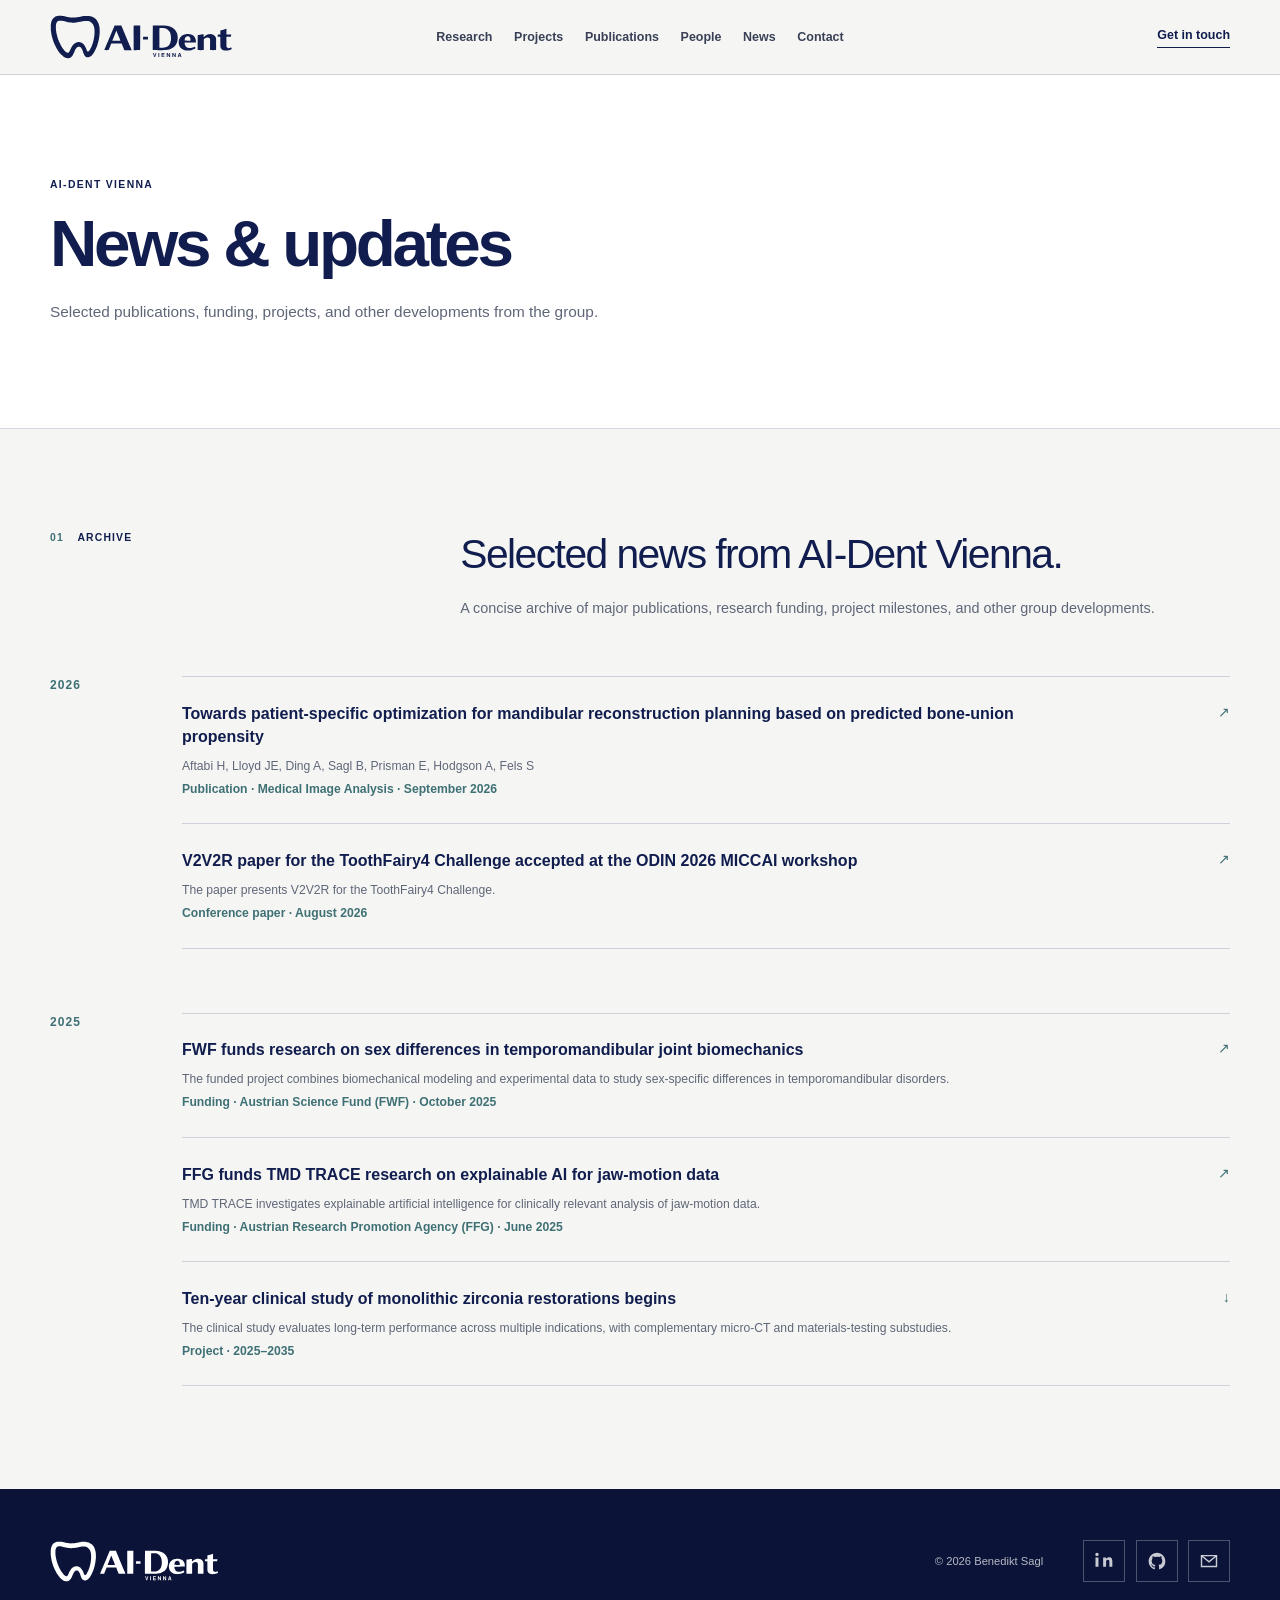
==== commit 70043b7c: "Add files via upload" ====
--- a/news/index.html
+++ b/news/index.html
@@ -44,7 +44,7 @@
         <div>
           <p class="eyebrow">AI-Dent Vienna</p>
           <h1>News &amp; updates</h1>
-          <p>Publications, funding, projects, and other developments from the group.</p>
+          <p>Selected publications, funding, projects, and other developments from the group.</p>
         </div>
       </section>
       <section class="bibliography-section">
@@ -54,8 +54,8 @@
             <p>Archive</p>
           </div>
           <div>
-            <h2>Updates since the establishment of AI-Dent Vienna.</h2>
-            <p>This page brings together new publications, research funding, project milestones, and other group news in reverse chronological order.</p>
+            <h2>Selected news from AI-Dent Vienna.</h2>
+            <p>A concise archive of major publications, research funding, project milestones, and other group developments.</p>
           </div>
         </div>
         <div class="bibliography-groups">
@@ -75,22 +75,6 @@
                   <h3>V2V2R paper for the ToothFairy4 Challenge accepted at the ODIN 2026 MICCAI workshop</h3>
                   <p class="bibliography-authors">The paper presents V2V2R for the ToothFairy4 Challenge.</p>
                   <p class="bibliography-venue">Conference paper · August 2026</p>
-                </div>
-                <span aria-hidden="true">↗</span>
-              </a>
-              <a href="https://doi.org/10.1007/s10439-026-04020-0" class="bibliography-item" target="_blank" rel="noreferrer">
-                <div>
-                  <h3>A computational framework for simulating patient-specific TMJ biomechanics using a combined multibody dynamics and finite element approach</h3>
-                  <p class="bibliography-authors">Ahmadi F, Sun S, Zhao J, Chen J, Wilson MB, Damon B, Wu Y, Almpani K, Chung R, Jani P, Chen P, Slate EH, Lee JS, Sagl B, Yao H</p>
-                  <p class="bibliography-venue">Publication · Annals of Biomedical Engineering</p>
-                </div>
-                <span aria-hidden="true">↗</span>
-              </a>
-              <a href="https://doi.org/10.3389/froh.2026.1834583" class="bibliography-item" target="_blank" rel="noreferrer">
-                <div>
-                  <h3>Milled surgical guides vs. freehand placement of orthodontic implants: a preclinical micro-CT study</h3>
-                  <p class="bibliography-authors">Schwärzler A, Domic D, Panwinkler S, Chitan P, Sagl B, Jonke E</p>
-                  <p class="bibliography-venue">Publication · Frontiers in Oral Health · 7:1834583</p>
                 </div>
                 <span aria-hidden="true">↗</span>
               </a>
@@ -122,75 +106,6 @@
                   <p class="bibliography-venue">Project · 2025–2035</p>
                 </div>
                 <span aria-hidden="true">↓</span>
-              </a>
-              <a href="https://doi.org/10.1016/j.jdent.2025.105695" class="bibliography-item" target="_blank" rel="noreferrer">
-                <div>
-                  <h3>A comparative study of digital and conventional occlusal indicators: accuracy and reliability of the T-Scan Novus, wax occlusogram, and articulating silk in clinical application</h3>
-                  <p class="bibliography-authors">Reich KM, Tatzber V, Skolka A, Piehslinger E, Lettner S, Kundi M, Sagl B</p>
-                  <p class="bibliography-venue">Publication · Journal of Dentistry · 156:105695</p>
-                </div>
-                <span aria-hidden="true">↗</span>
-              </a>
-              <a href="https://doi.org/10.1016/j.jpain.2025.105560" class="bibliography-item" target="_blank" rel="noreferrer">
-                <div>
-                  <h3>Preclinical perspectives on disorders of the temporomandibular joint: tracing the past, navigating the present, and shaping the future</h3>
-                  <p class="bibliography-authors">Neubert JK, Allen K, Alliston T, Almarza AJ, Athanasiou KA, Donertas-Ayaz B, de Paula BB, Bavarian R, Bhutani N, Cairns BE, Caudle RM, Chai Y, Chen JF, Chen Y, Clark GT, Cruz-Almeida Y, DaSilva AF, Durham PL, Estela AV, Embree M, Fillingim R, Guastaldi F, Handa S, Kapila SD, Keith D, Kirkwood KL, Kramer P, Martucci KT, Murphy NP, Nackley AG, Ohrbach R, Sagl B, Smith SB, Tao F, Winkelstein B, Yao H, Young S, Gold MS</p>
-                  <p class="bibliography-venue">Publication · Journal of Pain · 36:105560</p>
-                </div>
-                <span aria-hidden="true">↗</span>
-              </a>
-            </div>
-          </section>
-          <section class="bibliography-year">
-            <h2>2024</h2>
-            <div>
-              <a href="https://doi.org/10.1172/jci.insight.178578" class="bibliography-item" target="_blank" rel="noreferrer">
-                <div>
-                  <h3>Explainable deep learning and biomechanical modeling for TMJ disorder morphological risk factors</h3>
-                  <p class="bibliography-authors">Sun S, Xu P, Buchweitz N, Hill CN, Ahmadi F, Wilson MB, Mei A, She X, Sagl B, Slate EH, Lee JS, Wu Y, Yao H</p>
-                  <p class="bibliography-venue">Publication · JCI Insight · 9(16):e178578</p>
-                </div>
-                <span aria-hidden="true">↗</span>
-              </a>
-              <a href="https://doi.org/10.1016/j.cmpb.2024.108430" class="bibliography-item" target="_blank" rel="noreferrer">
-                <div>
-                  <h3>Development, calibration and validation of impact-specific cervical spine models: a novel approach using hybrid multibody and finite-element methods</h3>
-                  <p class="bibliography-authors">Holzinger T, Cazzola D, Sagl B</p>
-                  <p class="bibliography-venue">Publication · Computer Methods and Programs in Biomedicine · 257:108430</p>
-                </div>
-                <span aria-hidden="true">↗</span>
-              </a>
-              <a href="https://doi.org/10.1016/j.cmpb.2024.108174" class="bibliography-item" target="_blank" rel="noreferrer">
-                <div>
-                  <h3>To what extent can mastication functionality be restored following mandibular reconstruction surgery? A computer modeling approach</h3>
-                  <p class="bibliography-authors">Aftabi H, Sagl B, Lloyd JE, Prisman E, Hodgson A, Fels S</p>
-                  <p class="bibliography-venue">Publication · Computer Methods and Programs in Biomedicine · 250:108174</p>
-                </div>
-                <span aria-hidden="true">↗</span>
-              </a>
-              <a href="https://doi.org/10.1016/j.jdent.2024.105060" class="bibliography-item" target="_blank" rel="noreferrer">
-                <div>
-                  <h3>Transfer accuracy of 3D printed versus CAD/CAM milled surgical guides for temporary orthodontic implants: a preclinical micro-CT study</h3>
-                  <p class="bibliography-authors">Schwärzler A, Ludwig B, Chitan P, Lettner S, Sagl B, Jonke E</p>
-                  <p class="bibliography-venue">Publication · Journal of Dentistry · 146:105060</p>
-                </div>
-                <span aria-hidden="true">↗</span>
-              </a>
-              <a href="https://doi.org/10.1016/j.jmbbm.2024.106401" class="bibliography-item" target="_blank" rel="noreferrer">
-                <div>
-                  <h3>The effect of bolus properties on muscle activation patterns and TMJ loading during unilateral chewing</h3>
-                  <p class="bibliography-authors">Sagl B, Schmid-Schwap M, Piehslinger E, Yao H, Rausch-Fan X, Stavness I</p>
-                  <p class="bibliography-venue">Publication · Journal of the Mechanical Behavior of Biomedical Materials · 151:106401</p>
-                </div>
-                <span aria-hidden="true">↗</span>
-              </a>
-              <a href="https://doi.org/10.3390/nu16162695" class="bibliography-item" target="_blank" rel="noreferrer">
-                <div>
-                  <h3>A dietary supplement in the management of patients with lumbar osteochondrosis: a randomized, double-blinded, placebo-controlled study</h3>
-                  <p class="bibliography-authors">Laky B, Huemer D, Eigenschink M, Sagl B, Thell R, Wagner KH, Anderl W, Heuberer PR</p>
-                  <p class="bibliography-venue">Publication · Nutrients · 16(16):2695</p>
-                </div>
-                <span aria-hidden="true">↗</span>
               </a>
             </div>
           </section>
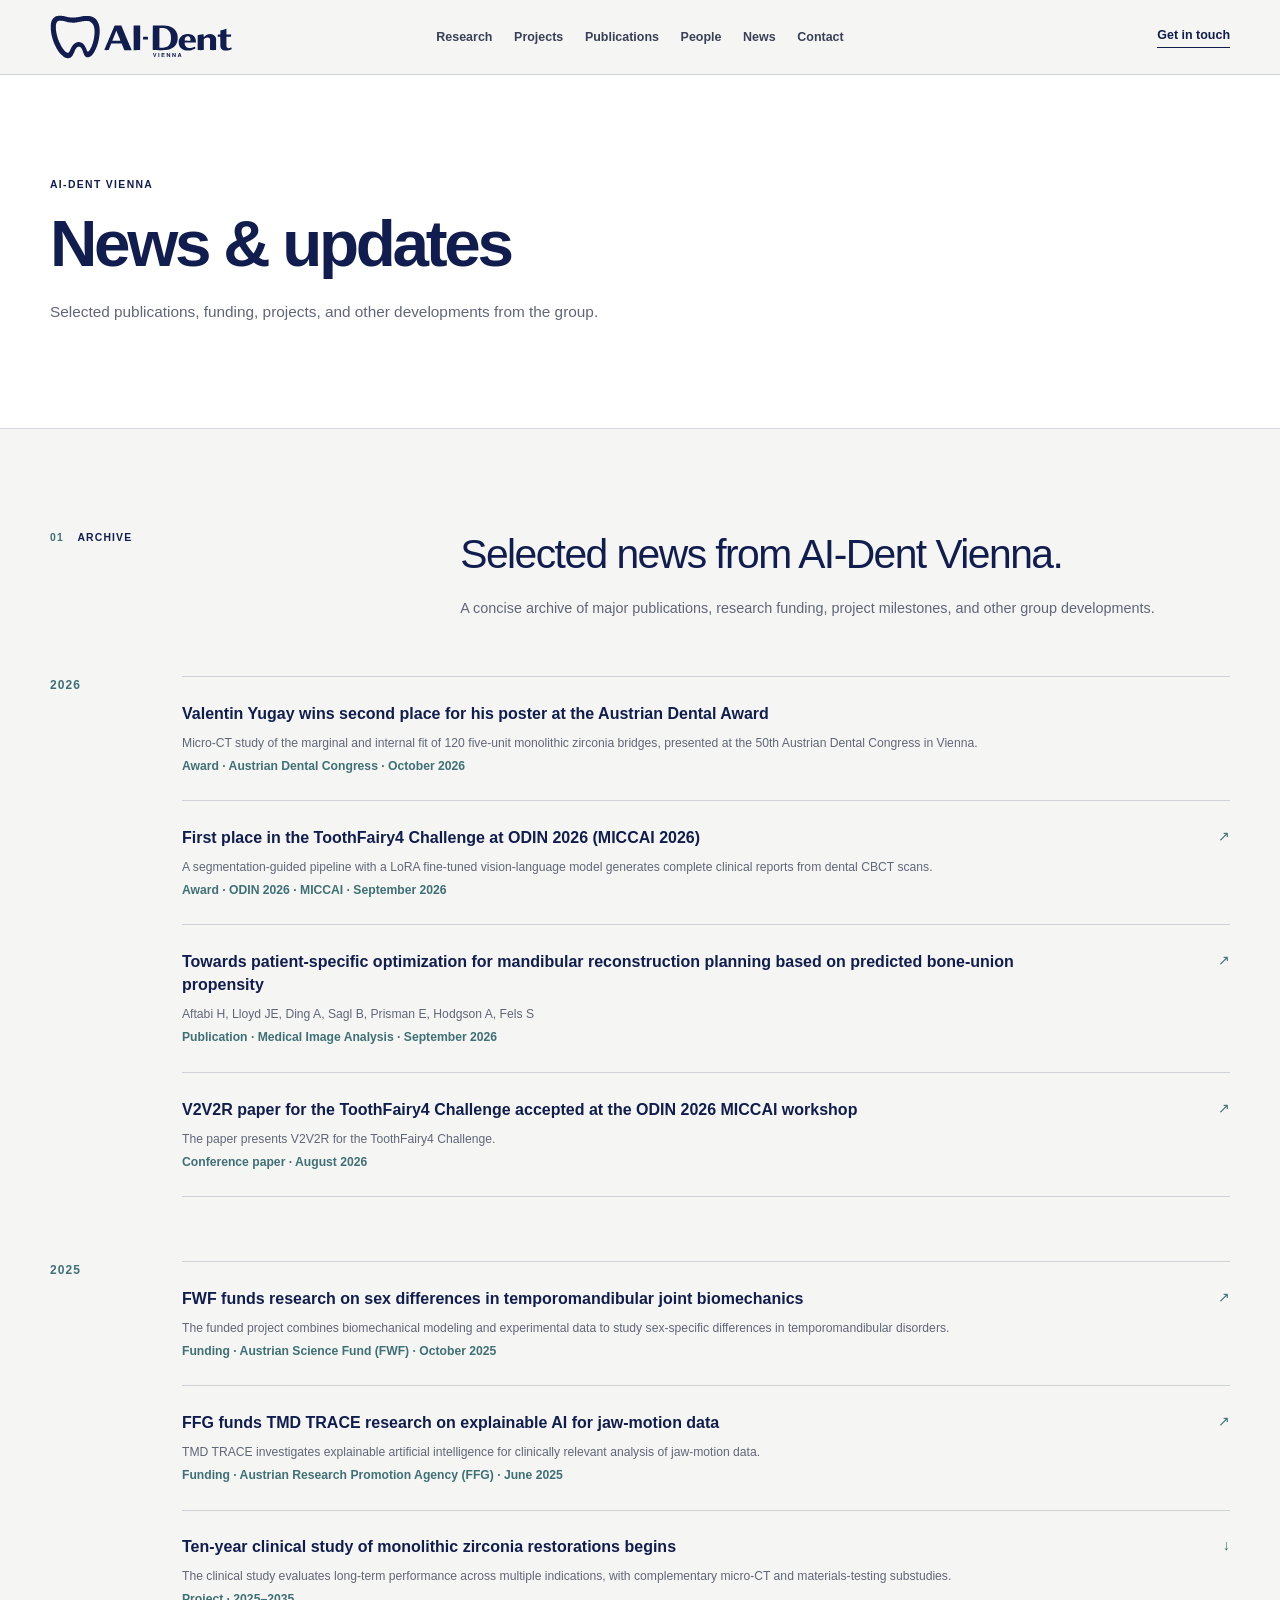
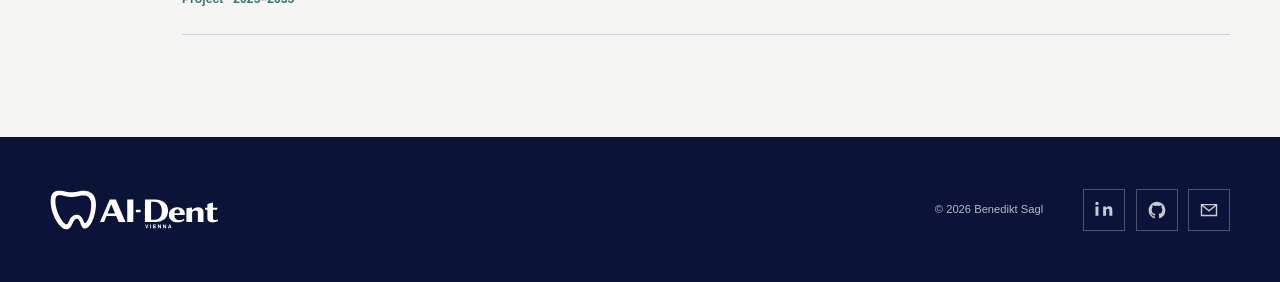
==== commit 0ad9ee47: "Add ODIN challenge win and poster award news; clean up assets - Add ToothFairy4/ODIN 2026 first plac" ====
--- a/news/index.html
+++ b/news/index.html
@@ -62,6 +62,22 @@
           <section class="bibliography-year">
             <h2>2026</h2>
             <div>
+              <div class="bibliography-item">
+                <div>
+                  <h3>Valentin Yugay wins second place for his poster at the Austrian Dental Award</h3>
+                  <p class="bibliography-authors">Micro-CT study of the marginal and internal fit of 120 five-unit monolithic zirconia bridges, presented at the 50th Austrian Dental Congress in Vienna.</p>
+                  <p class="bibliography-venue">Award · Austrian Dental Congress · October 2026</p>
+                </div>
+                <span aria-hidden="true"></span>
+              </div>
+              <a href="https://odin2026.grand-challenge.org/challenge-winners/" class="bibliography-item" target="_blank" rel="noreferrer">
+                <div>
+                  <h3>First place in the ToothFairy4 Challenge at ODIN 2026 (MICCAI 2026)</h3>
+                  <p class="bibliography-authors">A segmentation-guided pipeline with a LoRA fine-tuned vision-language model generates complete clinical reports from dental CBCT scans.</p>
+                  <p class="bibliography-venue">Award · ODIN 2026 · MICCAI · September 2026</p>
+                </div>
+                <span aria-hidden="true">↗</span>
+              </a>
               <a href="https://www.sciencedirect.com/science/article/pii/S1361841526003506" class="bibliography-item" target="_blank" rel="noreferrer">
                 <div>
                   <h3>Towards patient-specific optimization for mandibular reconstruction planning based on predicted bone-union propensity</h3>
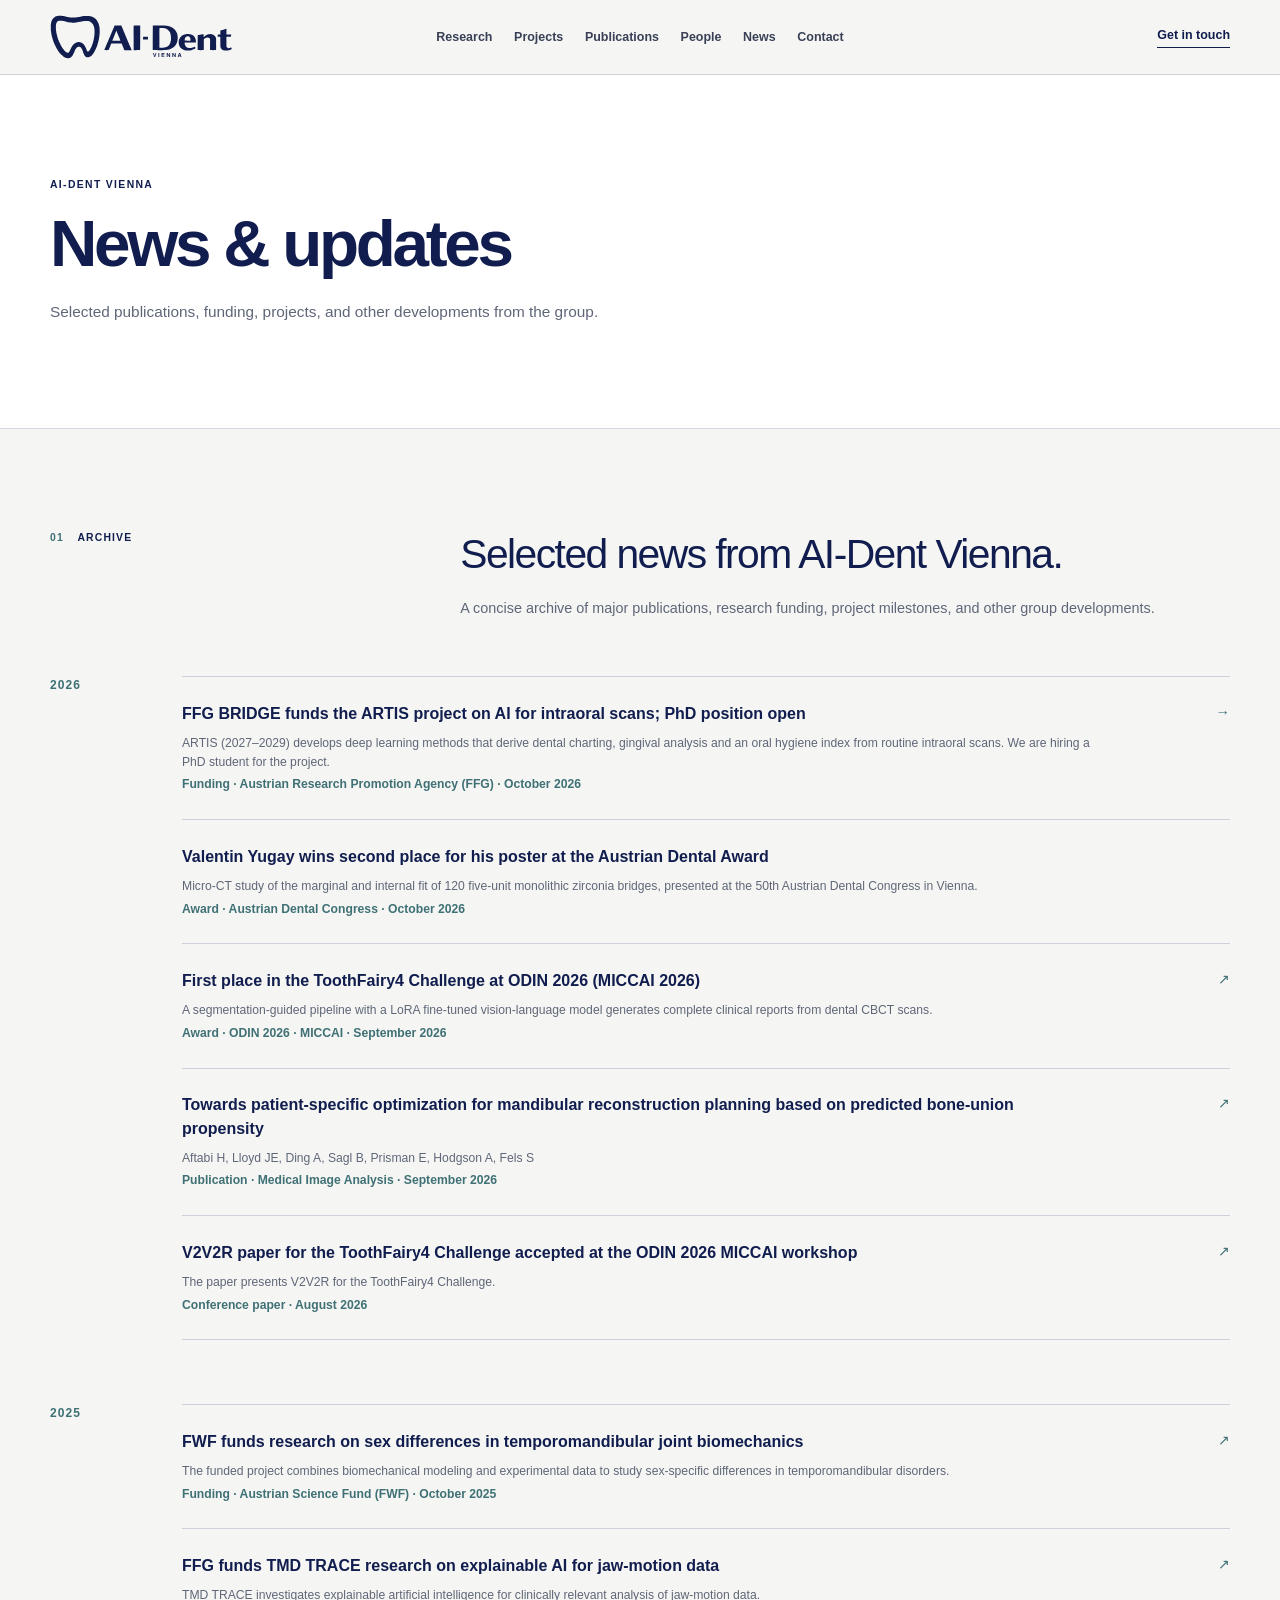
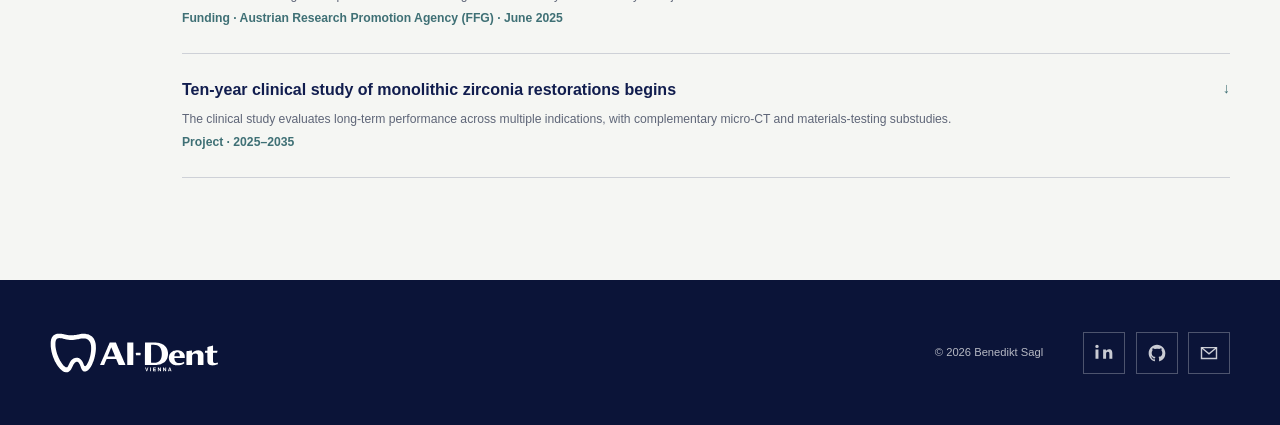
==== commit b0ac1f60: "Add ARTIS PhD position page, project, news and Robin Remus - New job posting page at /positions/arti" ====
--- a/news/index.html
+++ b/news/index.html
@@ -62,6 +62,14 @@
           <section class="bibliography-year">
             <h2>2026</h2>
             <div>
+              <a href="../positions/artis-phd/" class="bibliography-item">
+                <div>
+                  <h3>FFG BRIDGE funds the ARTIS project on AI for intraoral scans; PhD position open</h3>
+                  <p class="bibliography-authors">ARTIS (2027–2029) develops deep learning methods that derive dental charting, gingival analysis and an oral hygiene index from routine intraoral scans. We are hiring a PhD student for the project.</p>
+                  <p class="bibliography-venue">Funding · Austrian Research Promotion Agency (FFG) · October 2026</p>
+                </div>
+                <span aria-hidden="true">→</span>
+              </a>
               <div class="bibliography-item">
                 <div>
                   <h3>Valentin Yugay wins second place for his poster at the Austrian Dental Award</h3>
--- a/_next/static/chunks/0bwqcjxw25rd7.css
+++ b/_next/static/chunks/0bwqcjxw25rd7.css
@@ -5329,3 +5329,113 @@
     background-position: 0 0
   }
 }
+
+/* Open position card (homepage opportunities section) */
+.job-card {
+  background: var(--white);
+  border: 1px solid var(--line);
+  border-left: 3px solid var(--accent);
+  grid-template-columns: 1fr 18px;
+  gap: .35rem 1rem;
+  max-width: 690px;
+  margin-top: 1.4rem;
+  padding: 1.15rem 1.35rem;
+  transition: border-color .15s, background .15s;
+  display: grid
+}
+.job-card:hover { border-color: var(--accent) }
+.job-card:hover h3 { color: var(--accent) }
+.job-card-label {
+  color: var(--accent);
+  letter-spacing: .11em;
+  text-transform: uppercase;
+  font-size: .65rem;
+  font-weight: 700;
+  line-height: 1.4
+}
+.job-card h3 {
+  color: var(--navy);
+  grid-column: 1;
+  margin: 0;
+  font-size: 1rem;
+  font-weight: 600;
+  line-height: 1.4;
+  transition: color .15s
+}
+.job-card-meta { color: var(--muted); grid-column: 1; font-size: .8rem; line-height: 1.5 }
+.job-card-arrow { color: var(--accent); grid-area: 1/2/span 3; align-self: center; justify-self: end; font-size: 1rem }
+
+/* Job posting page */
+.job-facts {
+  grid-template-columns: repeat(4, minmax(0, 1fr));
+  gap: 1.5rem;
+  max-width: 980px;
+  margin: 2.6rem 0 0;
+  padding: 1.6rem 0 0;
+  border-top: 1px solid var(--line);
+  display: grid
+}
+.job-facts dt {
+  color: var(--accent);
+  letter-spacing: .11em;
+  text-transform: uppercase;
+  margin: 0 0 .45rem;
+  font-size: .62rem;
+  font-weight: 700;
+  line-height: 1.4
+}
+.job-facts dd { color: var(--navy); margin: 0; font-size: .88rem; font-weight: 600; line-height: 1.5 }
+.job-apply-button {
+  background: var(--navy);
+  color: var(--white);
+  align-items: center;
+  gap: .65rem;
+  min-height: 44px;
+  margin-top: 2.2rem;
+  padding: .8rem 1.4rem;
+  font-size: .8rem;
+  font-weight: 700;
+  transition: background .15s;
+  display: inline-flex
+}
+.job-apply-button:hover { background: var(--accent) }
+.job-section {
+  width: min(calc(100% - 3rem), var(--max-width));
+  border-bottom: 1px solid var(--line);
+  grid-template-columns: .55fr 2fr;
+  gap: clamp(2rem, 7vw, 7rem);
+  margin: 0 auto;
+  padding: clamp(3.5rem, 6vw, 5rem) 0;
+  display: grid
+}
+.job-section:last-of-type { border-bottom: 0 }
+.job-content { max-width: 760px }
+.job-content h2 {
+  color: var(--navy);
+  letter-spacing: -.038em;
+  margin: 0 0 1.4rem;
+  font-size: clamp(1.55rem, 2.8vw, 2.1rem);
+  font-weight: 500;
+  line-height: 1.15
+}
+.job-content h3 { color: var(--navy); margin: 2rem 0 .8rem; font-size: .94rem; font-weight: 600; line-height: 1.4 }
+.job-content p, .job-content li { color: var(--ink); font-size: .92rem; line-height: 1.75 }
+.job-content p { margin: 0 0 1rem }
+.job-content ul { border-top: 1px solid var(--line); margin: 0 0 1rem; padding: 0; list-style: none }
+.job-content li { border-bottom: 1px solid var(--line); padding: .75rem 0 .75rem 1.4rem; position: relative }
+.job-content li:before { content: ""; background: var(--accent); width: 6px; height: 6px; position: absolute; top: 1.42rem; left: 0 }
+.job-content a:not(.job-apply-button) { color: var(--accent); border-bottom: 1px solid currentColor }
+.job-figure { margin: 2rem 0 0 }
+.job-figure img { border: 1px solid var(--line); background: var(--white); width: 100%; height: auto; display: block }
+.job-figure figcaption { color: var(--muted); margin-top: .7rem; font-size: .78rem; line-height: 1.5 }
+.job-subtitle { color: var(--muted); margin: 1.4rem 0 0; font-size: .96rem; line-height: 1.72 }
+.job-note { color: var(--muted) !important; font-size: .82rem !important }
+
+@media (max-width: 1020px) {
+  .job-facts { grid-template-columns: repeat(2, minmax(0, 1fr)) }
+}
+@media (max-width: 700px) {
+  .job-section { width: min(calc(100% - 2rem), var(--max-width)); grid-template-columns: 1fr; gap: 1.5rem; padding: 3rem 0 }
+  .job-facts { grid-template-columns: 1fr; gap: 1.1rem }
+  .job-card { padding: 1rem 1.1rem }
+}
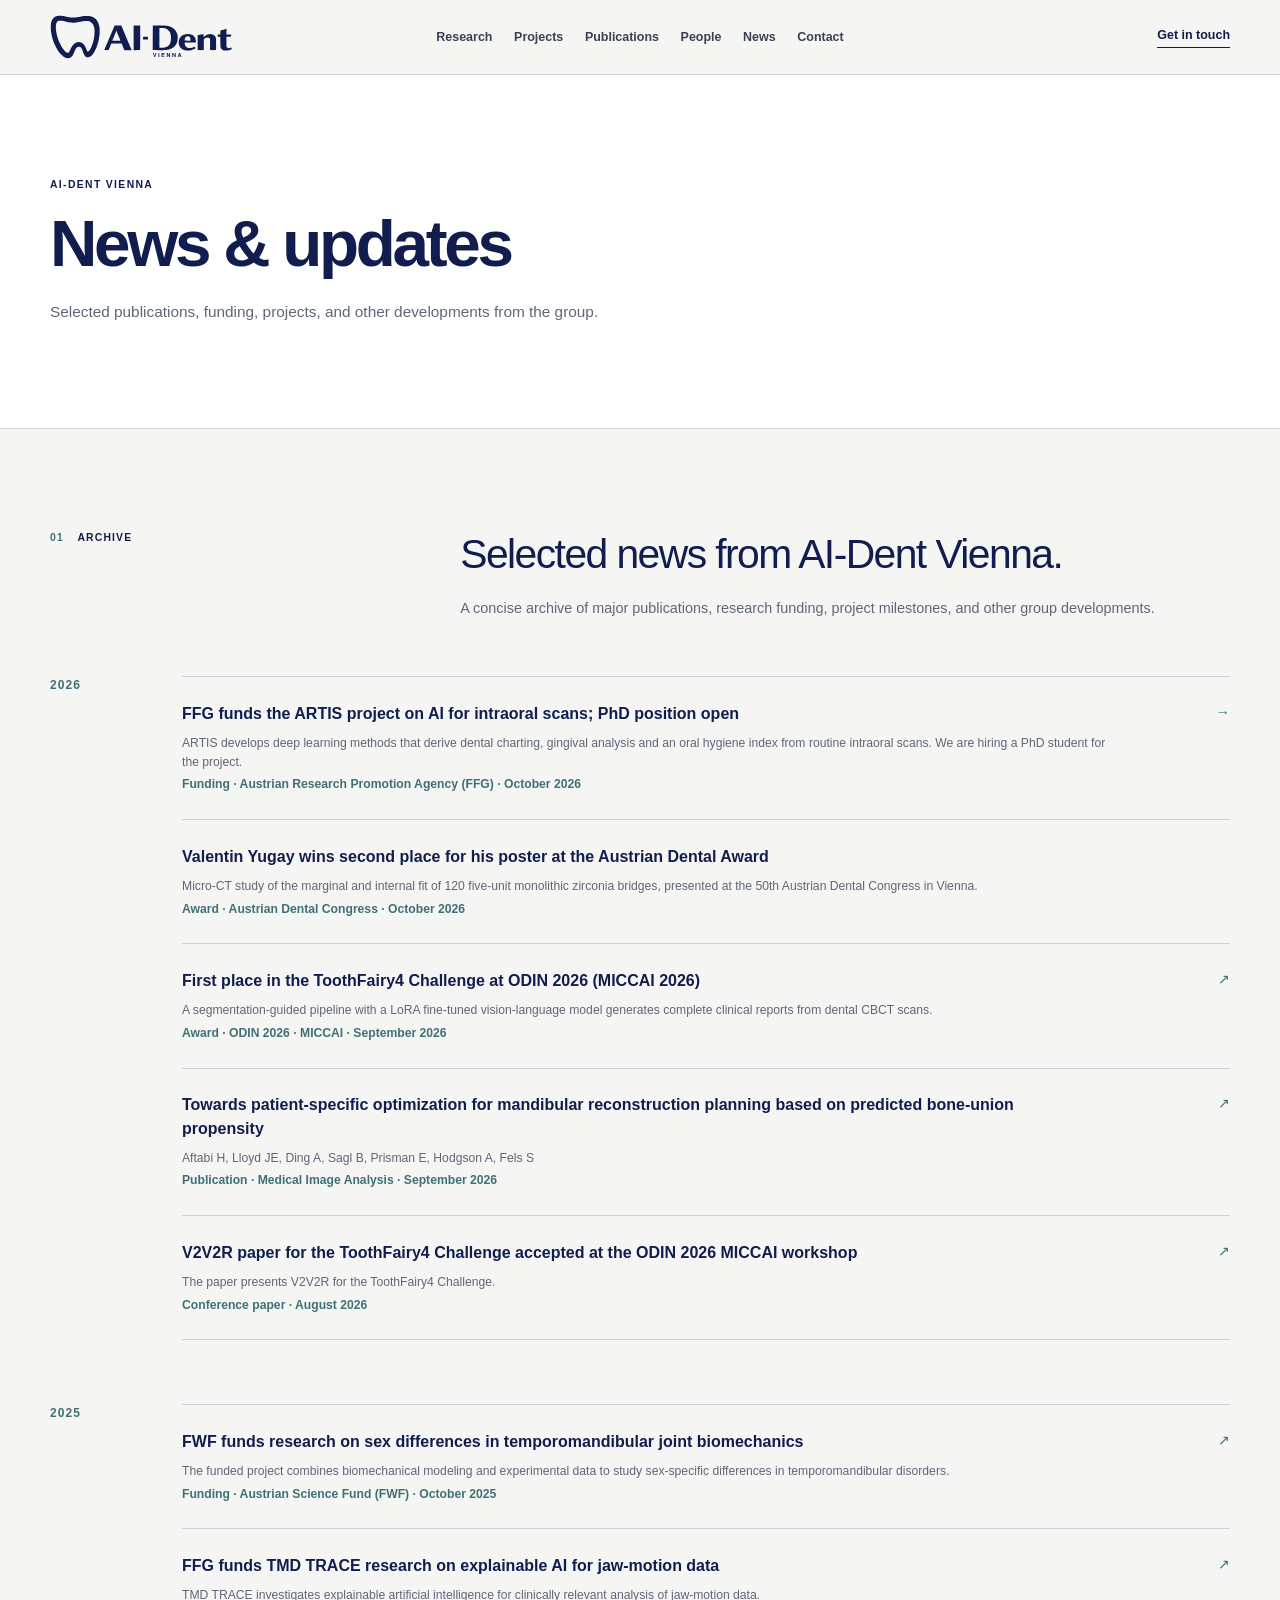
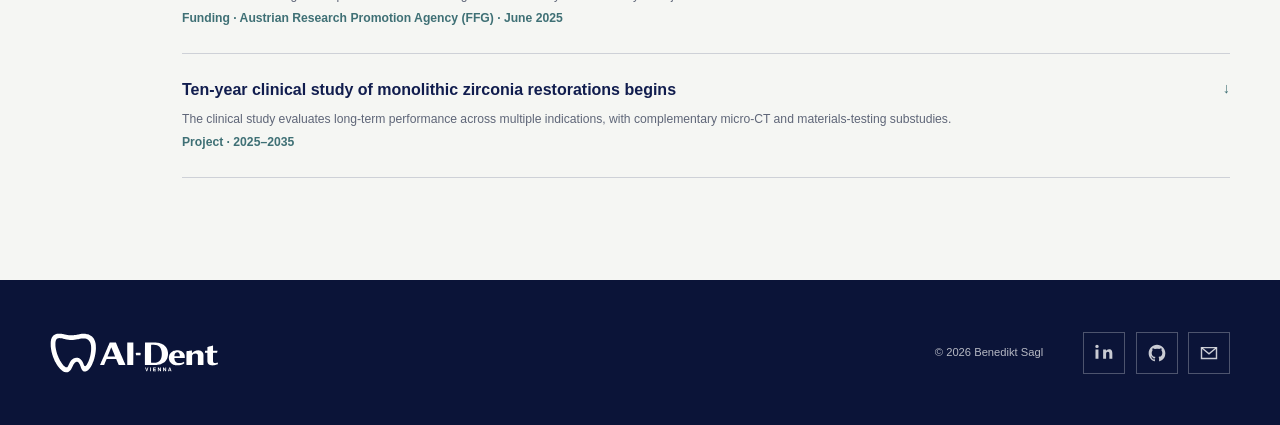
==== commit 4c368d31: "Drop BRIDGE label and ARTIS duration from homepage and news Co-Authored-By: Claude Opus 5.5 <noreply" ====
--- a/news/index.html
+++ b/news/index.html
@@ -64,8 +64,8 @@
             <div>
               <a href="../positions/artis-phd/" class="bibliography-item">
                 <div>
-                  <h3>FFG BRIDGE funds the ARTIS project on AI for intraoral scans; PhD position open</h3>
-                  <p class="bibliography-authors">ARTIS (2027–2029) develops deep learning methods that derive dental charting, gingival analysis and an oral hygiene index from routine intraoral scans. We are hiring a PhD student for the project.</p>
+                  <h3>FFG funds the ARTIS project on AI for intraoral scans; PhD position open</h3>
+                  <p class="bibliography-authors">ARTIS develops deep learning methods that derive dental charting, gingival analysis and an oral hygiene index from routine intraoral scans. We are hiring a PhD student for the project.</p>
                   <p class="bibliography-venue">Funding · Austrian Research Promotion Agency (FFG) · October 2026</p>
                 </div>
                 <span aria-hidden="true">→</span>
--- a/_next/static/chunks/0bwqcjxw25rd7.css
+++ b/_next/static/chunks/0bwqcjxw25rd7.css
@@ -5402,11 +5402,9 @@
 .job-section {
   width: min(calc(100% - 3rem), var(--max-width));
   border-bottom: 1px solid var(--line);
-  grid-template-columns: .55fr 2fr;
-  gap: clamp(2rem, 7vw, 7rem);
   margin: 0 auto;
   padding: clamp(3.5rem, 6vw, 5rem) 0;
-  display: grid
+  display: block
 }
 .job-section:last-of-type { border-bottom: 0 }
 .job-content { max-width: 760px }
@@ -5435,7 +5433,14 @@
   .job-facts { grid-template-columns: repeat(2, minmax(0, 1fr)) }
 }
 @media (max-width: 700px) {
-  .job-section { width: min(calc(100% - 2rem), var(--max-width)); grid-template-columns: 1fr; gap: 1.5rem; padding: 3rem 0 }
+  .job-section { width: min(calc(100% - 2rem), var(--max-width)); padding: 3rem 0 }
   .job-facts { grid-template-columns: 1fr; gap: 1.1rem }
   .job-card { padding: 1rem 1.1rem }
 }
+
+/* Opportunities: two columns on desktop, card uses the full content width */
+.opportunities-section .job-card { max-width: none }
+@media (min-width: 701px) {
+  .opportunities-section { grid-template-columns: .45fr 1.55fr; row-gap: 1.2rem }
+  .opportunities-section .text-link { grid-column: 2; justify-self: start }
+}
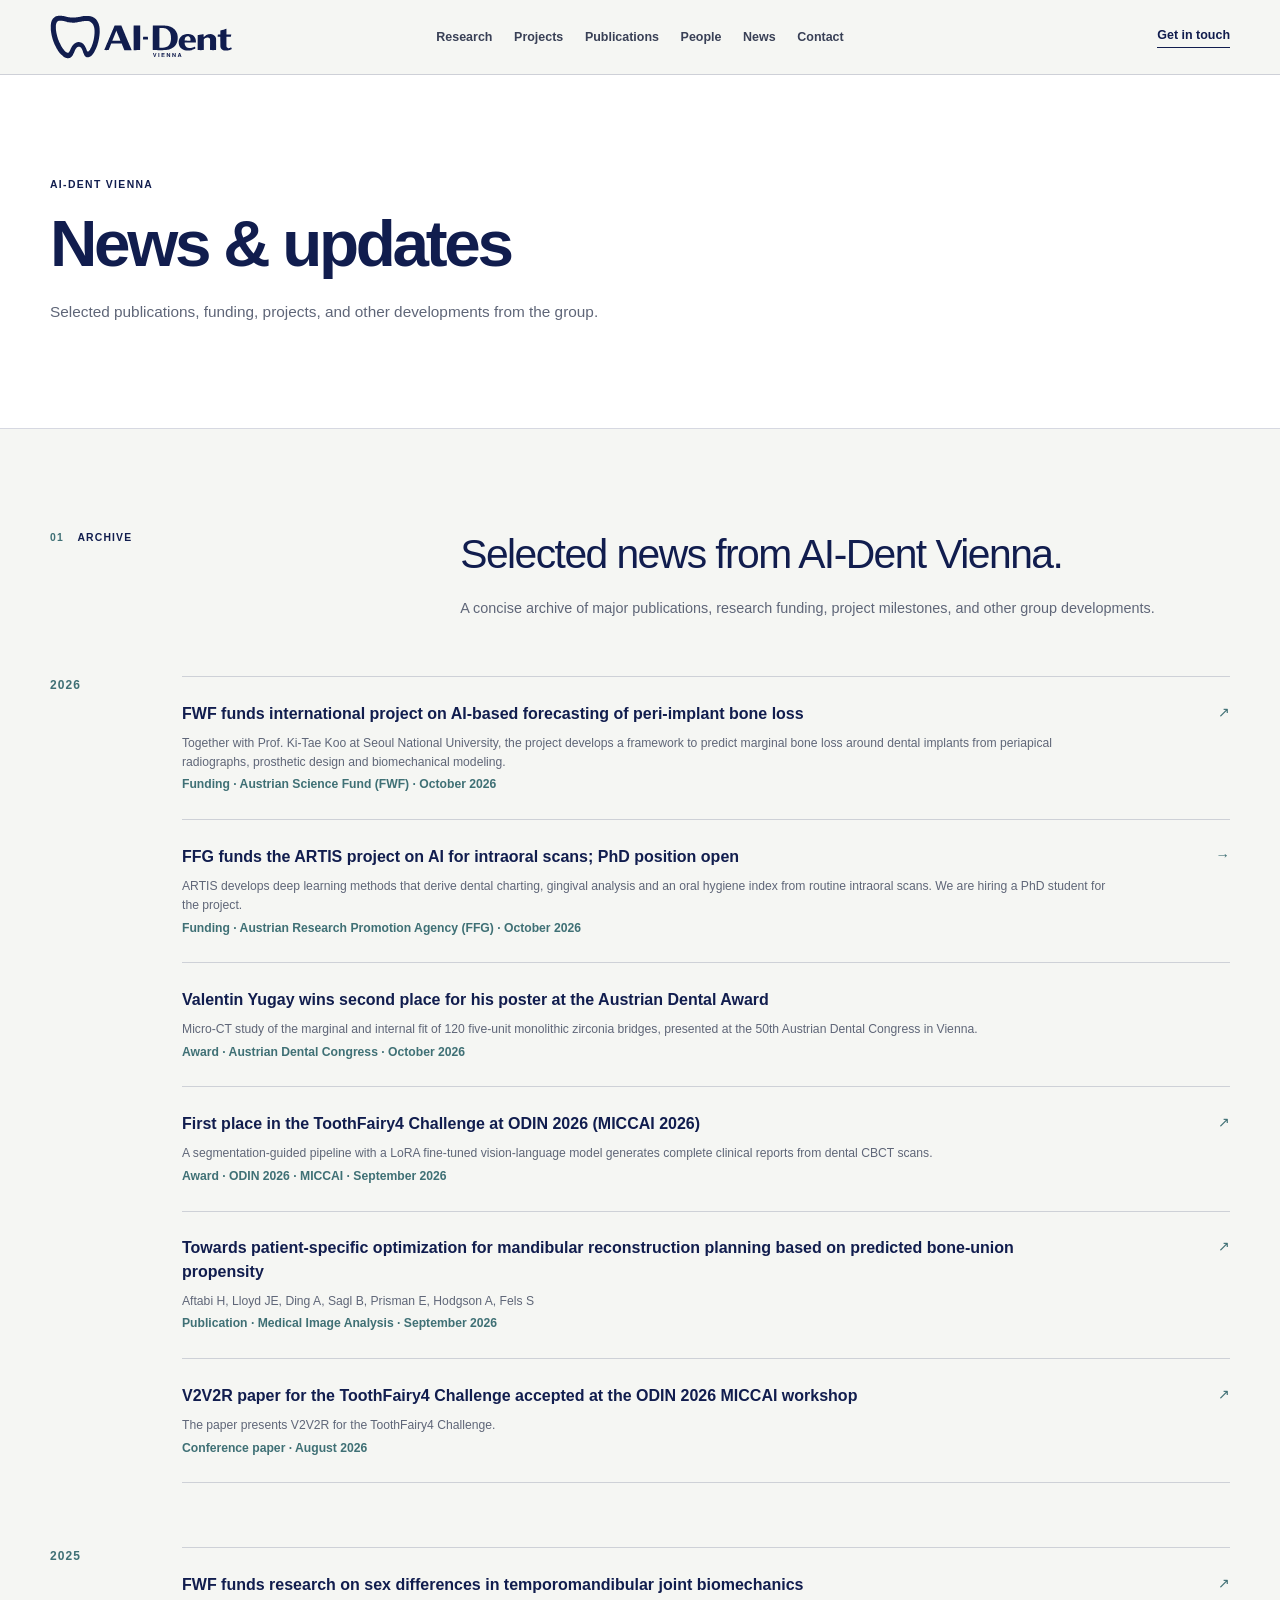
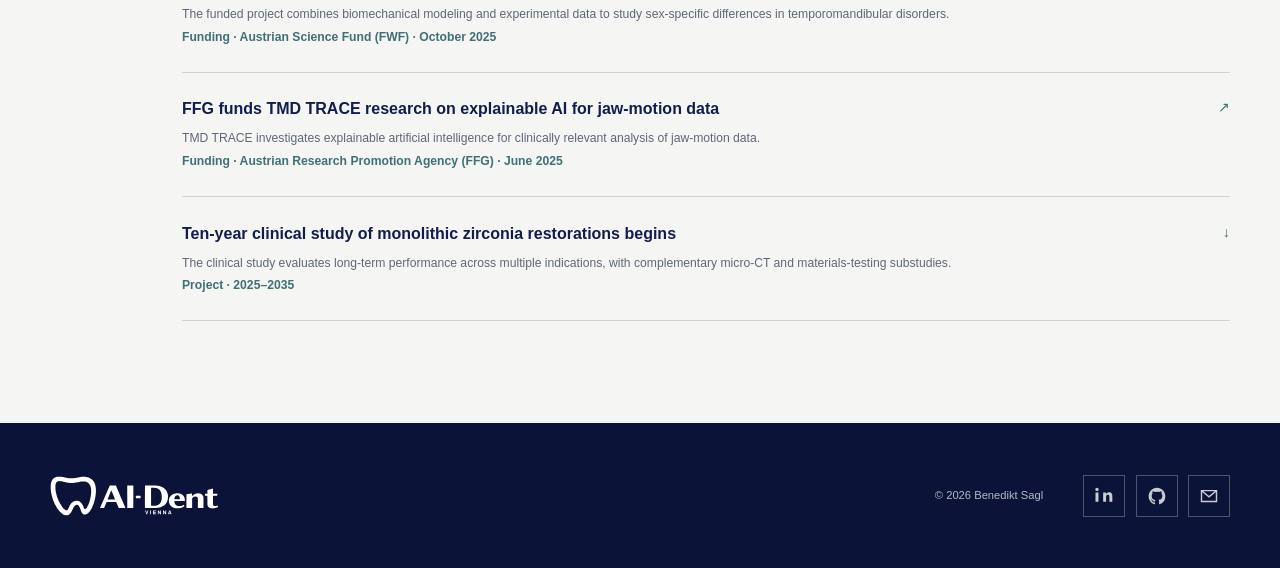
==== commit 8f5e97e9: "Add FWF peri-implant bone loss project, news and Prof. Ki-Tae Koo - Funded projects: FWF internation" ====
--- a/news/index.html
+++ b/news/index.html
@@ -62,6 +62,14 @@
           <section class="bibliography-year">
             <h2>2026</h2>
             <div>
+              <a href="https://doi.org/10.55776/PIN3987926" class="bibliography-item" target="_blank" rel="noreferrer">
+                <div>
+                  <h3>FWF funds international project on AI-based forecasting of peri-implant bone loss</h3>
+                  <p class="bibliography-authors">Together with Prof. Ki-Tae Koo at Seoul National University, the project develops a framework to predict marginal bone loss around dental implants from periapical radiographs, prosthetic design and biomechanical modeling.</p>
+                  <p class="bibliography-venue">Funding · Austrian Science Fund (FWF) · October 2026</p>
+                </div>
+                <span aria-hidden="true">↗</span>
+              </a>
               <a href="../positions/artis-phd/" class="bibliography-item">
                 <div>
                   <h3>FFG funds the ARTIS project on AI for intraoral scans; PhD position open</h3>
